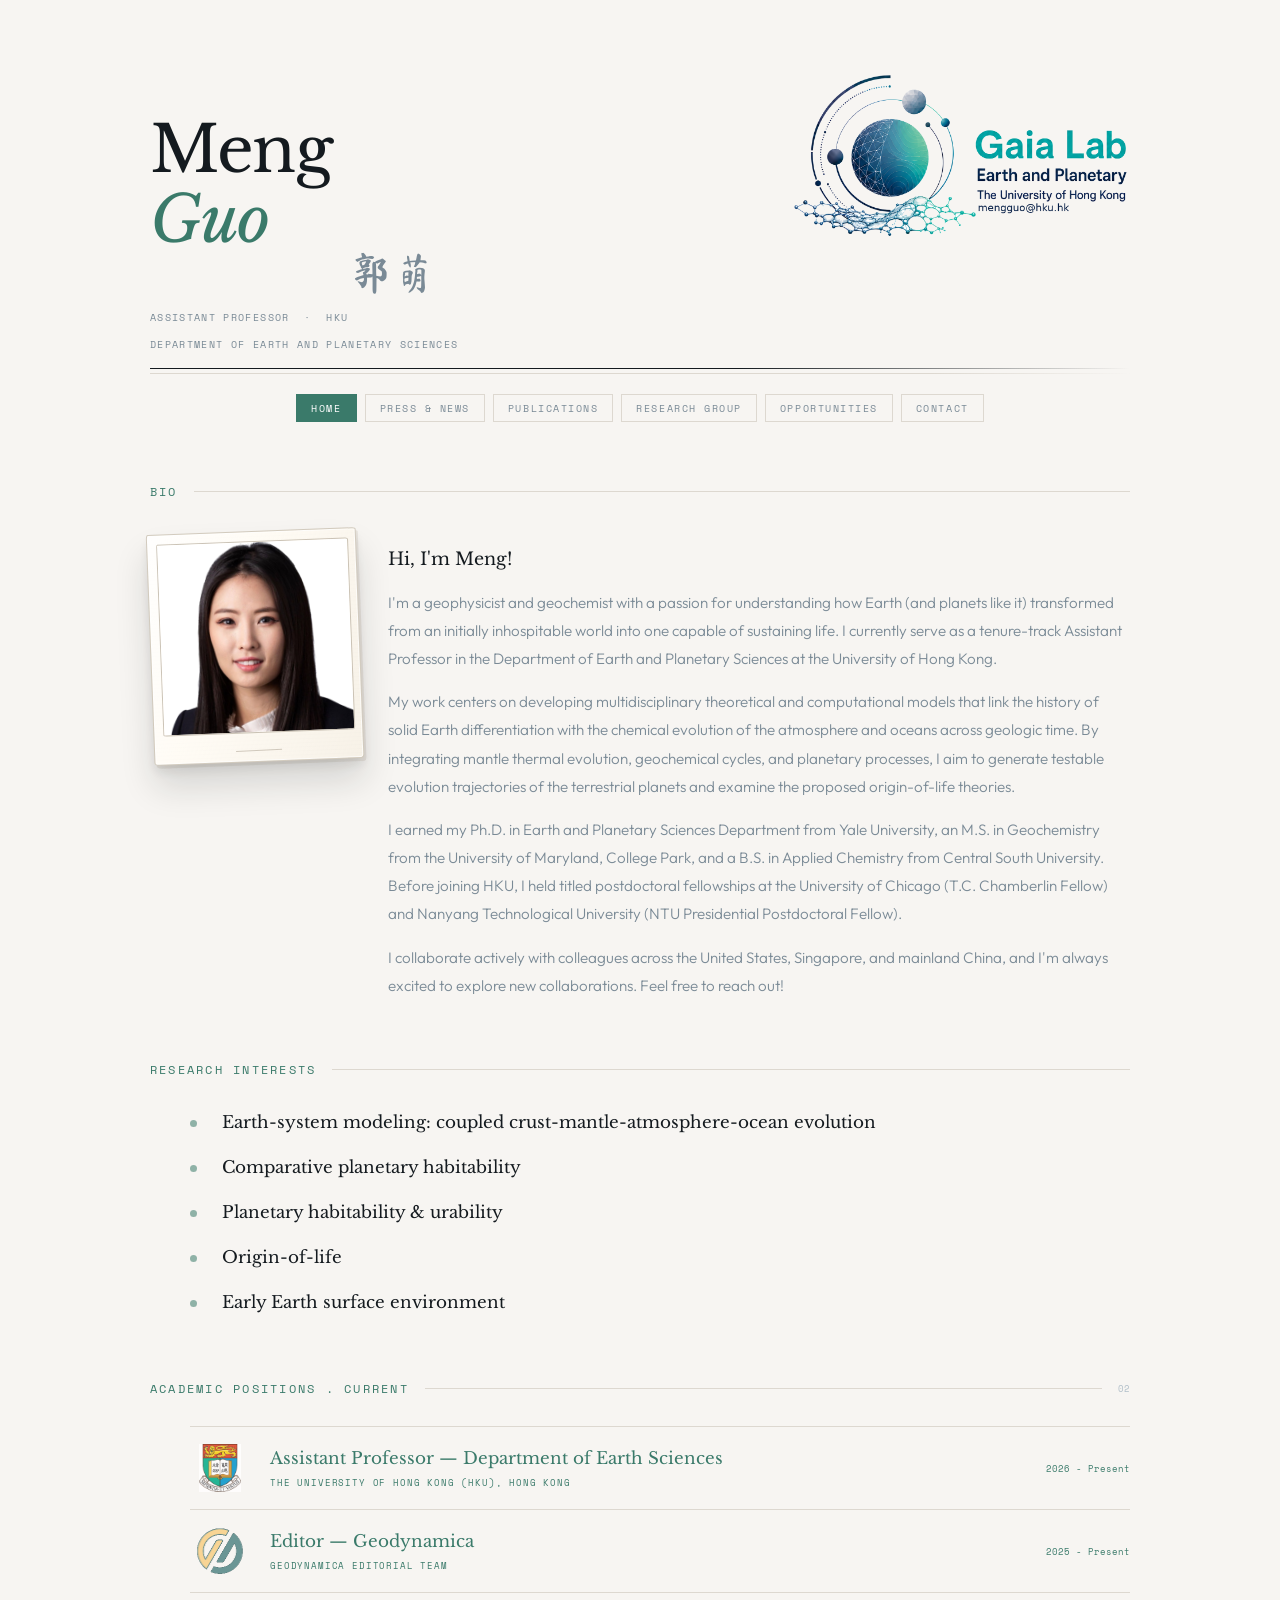
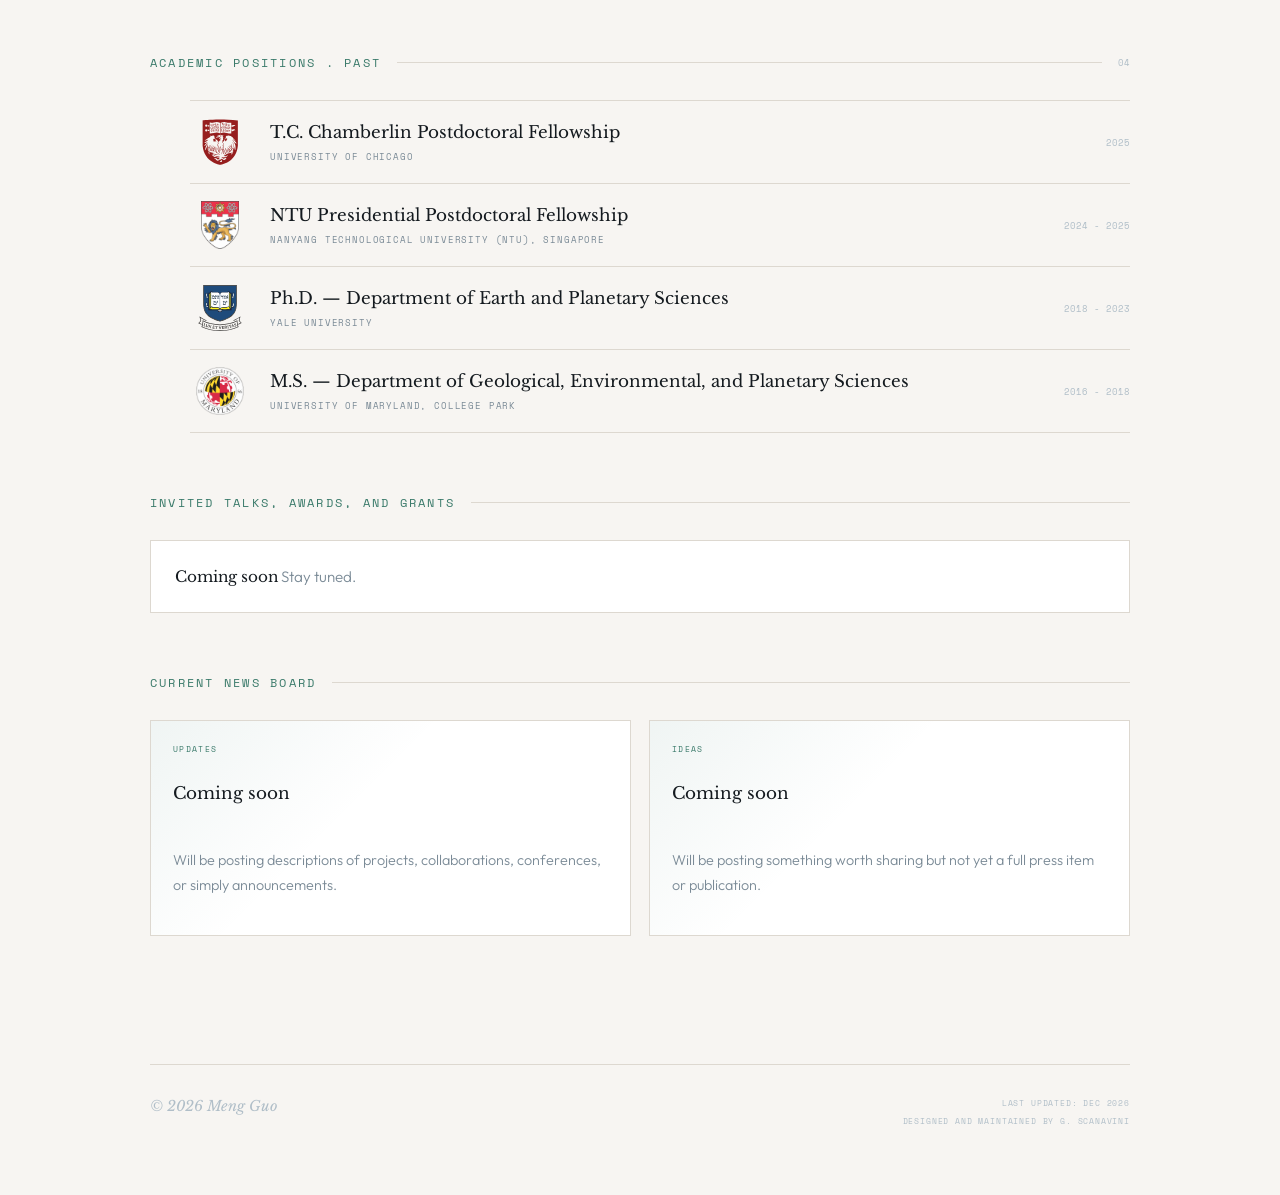
==== index.html @ 15332e3e "(NEW) Fixed caching problem for css styles" ====
<!DOCTYPE html>
<html lang="en">
<head>
  <meta charset="UTF-8" />
  <meta name="viewport" content="width=device-width, initial-scale=1.0" />
  <title>Meng Guo</title>
  <link rel="preconnect" href="https://fonts.googleapis.com" />
  <link rel="preconnect" href="https://fonts.gstatic.com" crossorigin />
  <link href="https://fonts.googleapis.com/css2?family=Libre+Baskerville:ital,wght@0,400;0,700;1,400&family=Ma+Shan+Zheng&family=Outfit:wght@200;300;400&family=Space+Mono:wght@400&display=swap" rel="stylesheet" />
  <link rel="stylesheet" href="css/style.20260522.css" />
</head>
<body class="page-index">

  <header>
    <div class="header-top">
      <div style="display:flex; align-items:baseline; flex-wrap:wrap; gap:0;">
        <h1 class="site-name">Meng <span>Guo</span></h1>
        <span class="site-name-zh">郭萌</span>
      </div>
      <div class="header-image-wrap">
        <img class="header-image" src="assets/logo_B_transparent.png" alt="" aria-hidden="true" />
      </div>
    </div>
    <p class="header-role">Assistant Professor &nbsp;·&nbsp; HKU</p>
    <p class="header-role">Department of Earth and Planetary Sciences</p>
    <div class="header-rule"></div>
    <div class="header-rule-thin"></div>
  </header>

  <nav class="site-nav">
    <a class="site-nav-link active" href="index.html">Home</a>
    <a class="site-nav-link" href="press.html">Press &amp; News</a>
    <a class="site-nav-link" href="publications.html">Publications</a>
    <a class="site-nav-link" href="lab.html">Research Group</a>
    <a class="site-nav-link" href="opportunities.html">Opportunities</a>
    <a class="site-nav-link" href="contact.html">Contact</a>
  </nav>

  <main>
    <section class="category" style="animation-delay:0.1s">
      <div class="category-header">
        <span class="category-label">Bio</span>
        <div class="category-line"></div>
      </div>

      <div class="about-grid">

        <div class="profile-frame">
          <img src="assets/guo_profile.jpg" alt="Meng Guo" />
        </div>

        <div class="about-bio">
          <h3>Hi, I'm Meng!</h3>
          <p>
            I'm a geophysicist and geochemist with a passion for understanding how Earth 
            (and planets like it) transformed from an initially inhospitable world into one
            capable of sustaining life. I currently serve as a tenure-track Assistant Professor
            in the Department of Earth and Planetary Sciences at the University of Hong Kong.
          </p>
          <p>
            My work centers on developing multidisciplinary theoretical and computational models
            that link the history of solid Earth differentiation with the chemical evolution of
            the atmosphere and oceans across geologic time. By integrating mantle thermal evolution,
            geochemical cycles, and planetary processes, I aim to generate testable evolution trajectories
            of the terrestrial planets and examine the proposed origin-of-life theories.
          </p>
          <p>
            I earned my Ph.D. in Earth and Planetary Sciences Department from Yale University, an M.S. in
            Geochemistry from the University of Maryland, College Park, and a B.S. in Applied
            Chemistry from Central South University. Before joining HKU, I held titled postdoctoral
            fellowships at the University of Chicago (T.C. Chamberlin Fellow) and Nanyang
            Technological University (NTU Presidential Postdoctoral Fellow).
          </p>
          <p>
            I collaborate actively with colleagues across the United States, Singapore, and
            mainland China, and I'm always excited to explore new collaborations.
            Feel free to reach out!
          </p>
        </div>

      </div>
    </section>
    <section class="category" style="animation-delay:0.15s">
      <div class="category-header">
        <span class="category-label">Research Interests</span>
        <div class="category-line"></div>
      </div>
      <ul class="interests-list">
        <li class="interest-item">
          <span class="interest-dot"></span>
          <span class="interest-text">Earth-system modeling: coupled crust-mantle-atmosphere-ocean evolution</span>
        </li>
        <li class="interest-item">
          <span class="interest-dot"></span>
          <span class="interest-text">Comparative planetary habitability</span>
        </li>
        <li class="interest-item">
          <span class="interest-dot"></span>
          <span class="interest-text">Planetary habitability &amp; urability</span>
        </li>
        <li class="interest-item">
          <span class="interest-dot"></span>
          <span class="interest-text">Origin-of-life</span>
        </li>
        <li class="interest-item">
          <span class="interest-dot"></span>
          <span class="interest-text">Early Earth surface environment</span>
        </li>
      </ul>
    </section>
    <section class="category" style="animation-delay:0.2s">
      <div class="category-header">
        <span class="category-label">Academic Positions . Current</span>
        <div class="category-line"></div>
        <span class="category-count">02</span>
      </div>
      <ul class="article-list">

        <li class="article-item">
          <a class="article-link has-logo active-role" href="https://www.scifac.hku.hk/people/guo-meng" target="_blank" rel="noopener">
            <div class="institution-logo-wrap">
              <img class="institution-logo" src="assets/logos/hku.svg" alt="HKU" />
            </div>
            <div class="article-left">
              <span class="article-title">Assistant Professor — Department of Earth Sciences</span>
              <span class="article-pub">The University of Hong Kong (HKU), Hong Kong </span>
            </div>
            <span class="article-date">2026 - Present</span>
          </a>
        </li>

        <li class="article-item">
          <a class="article-link has-logo active-role" href="https://geodynamica.univ-lyon1.fr/editorial-team/" target="_blank" rel="noopener">
            <div class="institution-logo-wrap">
              <img class="institution-logo" src="assets/logos/geodynamica.svg" alt="Geodynamica" />
            </div>
            <div class="article-left">
              <span class="article-title">Editor — Geodynamica</span>
              <span class="article-pub">Geodynamica Editorial Team</span>
            </div>
            <span class="article-date">2025 - Present</span>
          </a>
        </li>

      </ul>
    </section>

    <section class="category position-category-past" style="animation-delay:0.22s">
      <div class="category-header">
        <span class="category-label">Academic Positions . Past</span>
        <div class="category-line"></div>
        <span class="category-count">04</span>
      </div>
      <ul class="article-list">

        <li class="article-item">
          <a class="article-link has-logo" href="https://geosci.uchicago.edu/academics/information-for-postdocs/chamberlin-fellowship/" target="_blank" rel="noopener">
            <div class="institution-logo-wrap">
              <img class="institution-logo logo-uchicago" src="assets/logos/uchicago.svg" alt="University of Chicago" />
            </div>
            <div class="article-left">
              <span class="article-title">T.C. Chamberlin Postdoctoral Fellowship</span>
              <span class="article-pub">University of Chicago </span>
            </div>
            <span class="article-date">2025</span>
          </a>
        </li>

        <li class="article-item">
          <a class="article-link has-logo" href="https://www.ntu.edu.sg/research/research-careers/presidential-postdoctoral-fellowship-(ppf)" target="_blank" rel="noopener">
            <div class="institution-logo-wrap">
              <img class="institution-logo" src="assets/logos/ntu.svg" alt="NTU" />
            </div>
            <div class="article-left">
              <span class="article-title">NTU Presidential Postdoctoral Fellowship</span>
              <span class="article-pub">Nanyang Technological University (NTU), Singapore</span>
            </div>
            <span class="article-date">2024 - 2025</span>
          </a>
        </li>

        <li class="article-item">
          <a class="article-link has-logo" href="https://earth.yale.edu" target="_blank" rel="noopener">
            <div class="institution-logo-wrap">
              <img class="institution-logo" src="assets/logos/yale.svg" alt="Yale University" />
            </div>
            <div class="article-left">
              <span class="article-title">Ph.D. — Department of Earth and Planetary Sciences</span>
              <span class="article-pub">Yale University</span>
            </div>
            <span class="article-date">2018 - 2023</span>
          </a>
        </li>

        <li class="article-item">
          <a class="article-link has-logo" href="https://www.geol.umd.edu/graduate/graduate.php" target="_blank" rel="noopener">
            <div class="institution-logo-wrap">
              <img class="institution-logo" src="assets/logos/umary.svg" alt="UMaryland University" />
            </div>
            <div class="article-left">
              <span class="article-title">M.S. — Department of Geological, Environmental, and Planetary Sciences</span>
              <span class="article-pub">University of Maryland, College Park</span>
            </div>
            <span class="article-date">2016 - 2018</span>
          </a>
        </li>

      </ul>
    </section>
    <section class="category" style="animation-delay:0.25s">
      <div class="category-header">
        <span class="category-label">Invited Talks, Awards, and Grants</span>
        <div class="category-line"></div>
      </div>
      <div class="placeholder-card">
        <strong>Coming soon</strong> Stay tuned.
      </div>
    </section>
    <section class="category" style="animation-delay:0.3s">
      <div class="category-header">
        <span class="category-label">Current News Board</span>
        <div class="category-line"></div>
      </div>
      <div class="news-board">
        <article class="news-card">
          <span class="news-card-kicker">Updates</span>
          <h3 class="news-card-title">Coming soon</h3>
          <p class="news-card-body">Will be posting descriptions of projects, collaborations, conferences, or simply announcements.</p>
        </article>
        <article class="news-card">
          <span class="news-card-kicker">Ideas</span>
          <h3 class="news-card-title">Coming soon</h3>
          <p class="news-card-body">Will be posting something worth sharing but not yet a full press item or publication.</p>
        </article>
      </div>
    </section>

  </main>

  <div class="footer-rule"><hr /></div>
  <footer>
    <span class="footer-name">© 2026 Meng Guo</span>
    <div class="footer-meta">
      <span class="footer-note" id="footer-year"></span>
      <span class="footer-note">Designed and maintained by G. Scanavini</span>
    </div>
  </footer>

  <script>
    const months = ['Jan','Feb','Mar','Apr','May','Jun','Jul','Aug','Sep','Oct','Nov','Dec'];
    document.getElementById('footer-year').textContent = 'Last updated: ' + months[new Date().getMonth()] + ' ' + new Date().getFullYear();
  </script>
</body>
</html>
---- css/style.20260522.css ----
/*
  Consolidated site styles.
  Page rules are scoped with body classes to preserve the original per-page styling.
*/


/* ===== index.html ===== */
:root { --black:   #141a1f;
      --mid:     #7a8a96;
      --light:   #b0bec8;
      --bg:      #f7f5f2;
      --white:   #ffffff;
      --accent:  #3a7a6a;
      --rule:    #ddd8d0; }
body.page-index { font-family: "Outfit", sans-serif; background: var(--bg); color: var(--black); font-weight: 300; -webkit-font-smoothing: antialiased; }
/* HEADER */
body.page-index header { max-width: 980px; width: 100%; margin: 0 auto; padding: 64px 48px 0; opacity: 0; transform: translateY(16px); animation: fadeUp 0.7s ease forwards; }
body.page-index .header-top { display: flex; justify-content: space-between; align-items: flex-start; gap: 32px; margin-bottom: 14px; }
body.page-index .site-name { font-family: "Libre Baskerville", Georgia, serif; font-size: clamp(2.4rem, 5.5vw, 4rem); font-weight: 400; line-height: 1.1; letter-spacing: -0.02em; color: var(--black); }
body.page-index .site-name span { display: block; font-style: italic; color: var(--accent); }
body.page-index .site-name-zh { font-family: "Ma Shan Zheng", cursive; font-size: clamp(1.6rem, 3.5vw, 2.6rem); color: var(--mid); letter-spacing: 0.06em; padding-left: 18px; align-self: flex-end; padding-bottom: 0.12em; line-height: 1; }
body.page-index .header-image-wrap { position: relative; flex: 0 0 auto; width: clamp(260px, 44%, 430px); height: 165px; overflow: visible; align-self: flex-start; margin-right: -8px; }
body.page-index .header-image { width: 100%; height: 100%; object-fit: contain; object-position: right center; display: block; }
/* Role line — left-aligned, between name and rule */
body.page-index .header-role { font-family: "Space Mono", monospace; font-size: 0.6rem; letter-spacing: 0.14em; text-transform: uppercase; color: var(--mid); line-height: 1; margin-bottom: 18px; }
body.page-index .header-rule { width: 100%; height: 1px; background: linear-gradient(to right, var(--black) 60%, transparent); margin-bottom: 4px; }
body.page-index .header-rule-thin { width: 100%; height: 1px; background: linear-gradient(to right, var(--rule) 80%, transparent); }
/* SITE NAV */
body.page-index .site-nav { max-width: 980px; margin: 0 auto; padding: 20px 48px 0; display: flex; flex-wrap: wrap; gap: 8px; justify-content: center; opacity: 0; animation: fadeUp 0.5s 0.15s ease forwards; }
body.page-index .site-nav-link { font-family: "Space Mono", monospace; font-size: 0.6rem; letter-spacing: 0.16em; text-transform: uppercase; color: var(--mid); text-decoration: none; border: 1px solid var(--rule); padding: 6px 14px; transition: background 0.18s, color 0.18s, border-color 0.18s; }
body.page-index .site-nav-link:hover { border-color: var(--accent); color: var(--accent); }
body.page-index .site-nav-link.active { background: var(--accent); color: var(--white); border-color: var(--accent); }
/* MAIN */
body.page-index main { max-width: 980px; margin: 0 auto; padding: 0 48px 120px; }
/* CATEGORY */
body.page-index .category { margin-top: 60px; opacity: 0; transform: translateY(10px); animation: fadeUp 0.55s ease forwards; }
body.page-index .category-header { display: flex; align-items: center; gap: 16px; margin-bottom: 28px; }
body.page-index .category-label { font-family: "Space Mono", monospace; font-size: 0.78rem; letter-spacing: 0.18em; text-transform: uppercase; color: var(--accent); white-space: nowrap; }
body.page-index .category-line { flex: 1; height: 1px; background: var(--rule); }
body.page-index .category-count { font-family: "Space Mono", monospace; font-size: 0.58rem; color: var(--light); }
/* ABOUT */
body.page-index .about-grid { display: grid; grid-template-columns: 190px 1fr; gap: 48px; align-items: start; }
/* Photo placeholder — swap for <img> when you have a photo */
body.page-index .profile-frame { width: 190px;
      padding: 9px 9px 28px;
      background:
        linear-gradient(112deg, rgba(255,255,255,0.9), rgba(255,252,246,0.74) 38%, rgba(241,235,224,0.58)),
        repeating-linear-gradient(0deg, rgba(20,26,31,0.018) 0 1px, transparent 1px 4px),
        #fffaf1;
      border: 1px solid rgba(206,198,185,0.9);
      border-radius: 2px 4px 3px 5px / 5px 2px 4px 3px;
      box-shadow:
        0 22px 34px rgba(20,26,31,0.14),
        0 7px 11px rgba(20,26,31,0.08),
        inset 0 0 0 1px rgba(255,255,255,0.72),
        2px 3px 0 rgba(197,188,174,0.28);
      transform: rotate(-2.2deg) translateY(2px);
      position: relative; }
body.page-index .profile-frame::after { content: "";
      position: absolute;
      left: 50%;
      bottom: 10px;
      width: 46px;
      height: 1px;
      background: rgba(199,191,177,0.82);
      transform: translateX(-50%) rotate(-0.5deg); }
body.page-index .profile-frame img { width: 100%;
      aspect-ratio: 1 / 1;
      display: block;
      border: 1px solid rgba(199,191,177,0.94);
      border-radius: 1px 3px 2px 4px / 3px 2px 4px 1px;
      object-fit: cover;
      filter: saturate(0.96) contrast(1.02); }
/* Bio */
body.page-index .about-bio h3 { font-family: "Libre Baskerville", serif; font-size: 1.1rem; font-weight: 400; color: var(--black); margin-bottom: 16px; line-height: 1.5; }
body.page-index .about-bio p { font-family: "Outfit", sans-serif; font-size: 0.95rem; font-weight: 300; color: var(--mid); line-height: 1.85; margin-bottom: 14px; }
body.page-index .about-bio p:last-child { margin-bottom: 0; }
/* RESEARCH INTERESTS */
body.page-index .interests-list { list-style: none;
      display: grid;
      gap: 13px; }
body.page-index .interest-item { display: grid;
      grid-template-columns: 18px 1fr;
      align-items: baseline;
      gap: 14px;
      padding: 3px 0; }
body.page-index .interest-dot { width: 7px;
      height: 7px;
      border-radius: 50%;
      background: var(--accent);
      opacity: 0.55;
      transform: translateY(-1px); }
body.page-index .interest-text { font-family: "Libre Baskerville", Georgia, serif;
      font-size: 1.05rem;
      font-weight: 400;
      color: var(--black);
      line-height: 1.55; }
/* ARTICLE ROWS */
body.page-index .article-list { list-style: none; }
body.page-index .article-item { border-bottom: 1px solid var(--rule); }
body.page-index .article-item:first-child { border-top: 1px solid var(--rule); }
body.page-index .article-link { display: grid; grid-template-columns: 1fr auto; align-items: center; gap: 20px; padding: 16px 0; text-decoration: none; color: inherit; transition: padding-left 0.22s ease; }
body.page-index .article-link:hover { padding-left: 12px; }
body.page-index .article-link:hover .article-title { color: var(--accent); }
body.page-index .article-link::after { content: "↗"; font-size: 0.72rem; color: var(--light); transition: color 0.2s, transform 0.2s; }
body.page-index .article-link:hover::after { color: var(--accent); transform: translate(2px,-2px); }
body.page-index .article-link.has-logo::after { content: none; }
/* Logo column */
body.page-index .article-link.has-logo { grid-template-columns: 60px 1fr auto; }
body.page-index .institution-logo-wrap { display: flex; align-items: center; justify-content: center; width: 60px; height: 50px; flex-shrink: 0; }
body.page-index .institution-logo { max-width: 54px; max-height: 48px; width: auto; height: auto; object-fit: contain; filter: grayscale(0.8) opacity(0.55); transition: filter 0.25s ease, transform 0.25s ease; }
/* UChicago slightly larger */
body.page-index .logo-uchicago { max-width: 62px; max-height: 56px; }
body.page-index .article-link:hover .institution-logo { filter: grayscale(0.1) opacity(0.9); transform: translateY(-1px); }
body.page-index .position-category-past .institution-logo { filter: grayscale(0) saturate(1.08) opacity(0.88); }
body.page-index .position-category-past .article-link:hover .institution-logo { filter: grayscale(0) saturate(1.2) opacity(1); transform: translateY(-1px); }
body.page-index .article-link.active-role .article-title, body.page-index .article-link.active-role .article-pub, body.page-index .article-link.active-role .article-date { color: var(--accent); }
body.page-index .article-link.active-role .institution-logo { filter: grayscale(0.1) opacity(0.9); }
body.page-index .article-left { display: flex; flex-direction: column; gap: 5px; }
body.page-index .article-title { font-family: "Libre Baskerville", serif; font-size: 1.05rem; font-weight: 400; line-height: 1.4; color: var(--black); transition: color 0.2s; }
body.page-index .article-pub { font-family: "Space Mono", monospace; font-size: 0.58rem; letter-spacing: 0.09em; text-transform: uppercase; color: var(--mid); }
body.page-index .article-date { font-family: "Space Mono", monospace; font-size: 0.58rem; color: var(--light); white-space: nowrap; align-self: center; }
/* HOME PLACEHOLDERS */
body.page-index .placeholder-card { border: 1px solid var(--rule);
      background: var(--white);
      padding: 22px 24px;
      color: var(--mid);
      font-size: 0.95rem;
      line-height: 1.8; }
body.page-index .placeholder-card strong { font-family: "Libre Baskerville", serif;
      font-weight: 400;
      color: var(--black); }
body.page-index .news-board { display: grid;
      grid-template-columns: repeat(2, minmax(0, 1fr));
      gap: 18px; }
body.page-index .news-card { min-height: 150px;
      border: 1px solid var(--rule);
      background:
        linear-gradient(135deg, rgba(58,122,106,0.08), transparent 42%),
        var(--white);
      padding: 22px;
      display: flex;
      flex-direction: column;
      gap: 10px; }
body.page-index .news-card-kicker { font-family: "Space Mono", monospace;
      font-size: 0.52rem;
      letter-spacing: 0.16em;
      text-transform: uppercase;
      color: var(--accent); }
body.page-index .news-card-title { font-family: "Libre Baskerville", serif;
      font-size: 1.05rem;
      font-weight: 400;
      color: var(--black);
      line-height: 1.45; }
body.page-index .news-card-body { color: var(--mid);
      font-size: 0.9rem;
      line-height: 1.75; }
/* FOOTER */
body.page-index .footer-rule { max-width: 980px; margin: 0 auto; padding: 0 48px; }
body.page-index .footer-rule hr { border: none; border-top: 1px solid var(--rule); }
body.page-index footer { max-width: 980px; margin: 0 auto; padding: 24px 48px 60px; display: flex; justify-content: space-between; align-items: flex-start; gap: 24px; }
body.page-index .footer-name { font-family: "Libre Baskerville", serif; font-size: 0.9rem; font-style: italic; color: var(--light); }
body.page-index .footer-meta { display: flex; flex-direction: column; align-items: flex-end; gap: 6px; text-align: right; }
body.page-index .footer-note { font-family: "Space Mono", monospace; font-size: 0.52rem; letter-spacing: 0.1em; color: var(--light); text-transform: uppercase; }
@keyframes fadeUp { to { opacity: 1; transform: translateY(0); } }
@media (max-width: 640px) {
  body.page-index header { padding: 48px 24px 0; }
  body.page-index .header-top { flex-direction: column; }
  body.page-index .header-image-wrap { display: none; }
  body.page-index .site-nav { padding: 16px 24px 0; }
  body.page-index main { padding: 0 24px 80px; }
  body.page-index .about-grid { grid-template-columns: 1fr; }
  body.page-index .profile-frame { width: 155px; }
  body.page-index .footer-rule { padding: 0 24px; }
  body.page-index footer { padding: 20px 24px 48px; flex-direction: column; gap: 10px; align-items: flex-start; }
  body.page-index .footer-meta { align-items: flex-start; text-align: left; }
  body.page-index .article-link.has-logo { grid-template-columns: 48px 1fr; }
  body.page-index .article-date { display: none; }
  body.page-index .news-board { grid-template-columns: 1fr; }
}

/* Footer layout fix */
body.page-index { min-height: 100vh; display: flex; flex-direction: column; }
body.page-index main { width: 100%; flex: 1 0 auto; }
body.page-index .footer-rule, body.page-index footer { width: 100%; flex-shrink: 0; }


/* ===== press.html ===== */
body.page-press { font-family: "Outfit", sans-serif; background: var(--bg); color: var(--black); font-weight: 300; -webkit-font-smoothing: antialiased; }
body.page-press header { max-width: 980px; width: 100%; margin: 0 auto; padding: 64px 48px 0; opacity: 0; transform: translateY(16px); animation: fadeUp 0.7s ease forwards; }
body.page-press .header-top { display: flex; justify-content: space-between; align-items: flex-start; gap: 32px; margin-bottom: 14px; }
body.page-press .site-name { font-family: "Libre Baskerville", Georgia, serif; font-size: clamp(2.4rem, 5.5vw, 4rem); font-weight: 400; line-height: 1.1; letter-spacing: -0.02em; color: var(--black); text-decoration: none; display: block; }
body.page-press .site-name span { display: block; font-style: italic; color: var(--accent); }
body.page-press .site-name-zh { font-family: "Ma Shan Zheng", cursive; font-size: clamp(1.6rem, 3.5vw, 2.6rem); color: var(--mid); letter-spacing: 0.06em; padding-left: 18px; align-self: flex-end; padding-bottom: 0.12em; line-height: 1; }
body.page-press .header-image-wrap { position: relative; flex: 0 0 auto; width: clamp(260px, 44%, 430px); height: 165px; overflow: visible; align-self: flex-start; margin-right: -8px; }
body.page-press .header-image { width: 100%; height: 100%; object-fit: contain; object-position: right center; display: block; }
body.page-press .header-role { font-family: "Space Mono", monospace; font-size: 0.6rem; letter-spacing: 0.14em; text-transform: uppercase; color: var(--mid); line-height: 1; margin-bottom: 18px; }
body.page-press .header-rule { width: 100%; height: 1px; background: linear-gradient(to right, var(--black) 60%, transparent); margin-bottom: 4px; }
body.page-press .header-rule-thin { width: 100%; height: 1px; background: linear-gradient(to right, var(--rule) 80%, transparent); }
body.page-press .site-nav { max-width: 980px; margin: 0 auto; padding: 20px 48px 0; display: flex; flex-wrap: wrap; gap: 8px; justify-content: center; opacity: 0; animation: fadeUp 0.5s 0.15s ease forwards; }
body.page-press .site-nav-link { font-family: "Space Mono", monospace; font-size: 0.6rem; letter-spacing: 0.16em; text-transform: uppercase; color: var(--mid); text-decoration: none; border: 1px solid var(--rule); padding: 6px 14px; transition: background 0.18s, color 0.18s, border-color 0.18s; }
body.page-press .site-nav-link:hover { border-color: var(--accent); color: var(--accent); }
body.page-press .site-nav-link.active { background: var(--accent); color: var(--white); border-color: var(--accent); }
body.page-press main { max-width: 980px; margin: 0 auto; padding: 0 48px 120px; }
body.page-press .category { margin-top: 60px; opacity: 0; transform: translateY(10px); animation: fadeUp 0.55s ease forwards; }
body.page-press .category-header { display: flex; align-items: center; gap: 16px; margin-bottom: 28px; }
body.page-press .category-label { font-family: "Space Mono", monospace; font-size: 0.78rem; letter-spacing: 0.18em; text-transform: uppercase; color: var(--accent); white-space: nowrap; }
body.page-press .category-line { flex: 1; height: 1px; background: var(--rule); }
body.page-press .category-count { font-family: "Space Mono", monospace; font-size: 0.58rem; color: var(--light); }
body.page-press .press-board { background: transparent;
      border-radius: 18px;
      padding: 0; }
body.page-press .article-list { list-style: none; display: flex; flex-direction: column; gap: 14px; }
body.page-press .article-item { background: rgba(255,255,255,0.62);
      border: 1px solid var(--rule);
      border-radius: 12px;
      overflow: hidden;
      box-shadow: 0 14px 34px rgba(20,26,31,0.08);
      transition: border-color 0.18s ease, transform 0.18s ease, box-shadow 0.18s ease; }
body.page-press .article-item:hover { border-color: rgba(58,122,106,0.55);
      transform: translateY(-2px);
      box-shadow: 0 20px 44px rgba(20,26,31,0.12); }
body.page-press .article-link { display: block; text-decoration: none; color: inherit; }
body.page-press .article-topbar { min-height: 38px;
      display: flex;
      align-items: center;
      padding: 0 14px;
      background: rgba(58,122,106,0.10);
      border-bottom: 1px solid rgba(58,122,106,0.16);
      color: var(--accent);
      font-family: "Space Mono", monospace;
      font-size: 0.64rem;
      letter-spacing: 0.12em;
      text-transform: uppercase; }
body.page-press .article-card { display: grid; grid-template-columns: minmax(270px, 48.5%) 1fr; height: 200px; background: #fffaf3; overflow: hidden; }
body.page-press .article-thumb { width: 100%; height: 100%; min-height: 200px; object-fit: cover; display: block; background: #ebe5dc; }
body.page-press .article-content { padding: 16px 16px 18px; color: var(--black); align-self: start; overflow: hidden; }
body.page-press .article-title { font-family: "Outfit", sans-serif; font-size: clamp(1.02rem, 1.4vw, 1.18rem); font-weight: 700; line-height: 1.25; color: var(--black); margin-bottom: 8px; display: -webkit-box; -webkit-line-clamp: 3; -webkit-box-orient: vertical; overflow: hidden; }
body.page-press .article-pub { display: none; }
body.page-press .article-desc { font-size: 0.96rem; line-height: 1.34; color: #263138; max-width: 45rem; display: -webkit-box; -webkit-line-clamp: 3; -webkit-box-orient: vertical; overflow: hidden; }
body.page-press .article-date { display: inline-block; margin-top: 12px; font-family: "Space Mono", monospace; font-size: 0.58rem; letter-spacing: 0.1em; text-transform: uppercase; color: var(--mid); }
body.page-press .article-item:hover .article-title { color: var(--accent); text-decoration: underline; text-decoration-color: rgba(58,122,106,0.45); text-underline-offset: 3px; }
body.page-press .footer-rule { max-width: 980px; margin: 0 auto; padding: 0 48px; }
body.page-press .footer-rule hr { border: none; border-top: 1px solid var(--rule); }
body.page-press footer { max-width: 980px; margin: 0 auto; padding: 24px 48px 60px; display: flex; justify-content: space-between; align-items: flex-start; gap: 24px; }
body.page-press .footer-name { font-family: "Libre Baskerville", serif; font-size: 0.9rem; font-style: italic; color: var(--light); }
body.page-press .footer-meta { display: flex; flex-direction: column; align-items: flex-end; gap: 6px; text-align: right; }
body.page-press .footer-note { font-family: "Space Mono", monospace; font-size: 0.52rem; letter-spacing: 0.1em; color: var(--light); text-transform: uppercase; }
@media (max-width: 640px) {
  body.page-press header { padding: 48px 24px 0; }
  body.page-press .header-top { flex-direction: column; }
  body.page-press .header-image-wrap { display: none; }
  body.page-press .site-nav { padding: 16px 24px 0; }
  body.page-press main { padding: 0 24px 80px; }
  body.page-press .footer-rule { padding: 0 24px; }
  body.page-press footer { padding: 20px 24px 48px; flex-direction: column; gap: 10px; align-items: flex-start; }
  body.page-press .footer-meta { align-items: flex-start; text-align: left; }
  body.page-press .press-board { margin-left: 0; margin-right: 0; padding: 0; border-radius: 12px; }
  body.page-press .article-card { grid-template-columns: 1fr; height: auto; min-height: 0; }
  body.page-press .article-thumb { height: 210px; min-height: 210px; }
  body.page-press .article-content { padding: 14px; }
}

/* Footer layout fix */
body.page-press { min-height: 100vh; display: flex; flex-direction: column; }
body.page-press main { width: 100%; flex: 1 0 auto; }
body.page-press .footer-rule, body.page-press footer { width: 100%; flex-shrink: 0; }


/* ===== publications.html ===== */
body.page-publications { font-family: "Outfit", sans-serif; background: var(--bg); color: var(--black); font-weight: 300; -webkit-font-smoothing: antialiased; }
body.page-publications header { max-width: 980px; width: 100%; margin: 0 auto; padding: 64px 48px 0; opacity: 0; transform: translateY(16px); animation: fadeUp 0.7s ease forwards; }
body.page-publications .header-top { display: flex; justify-content: space-between; align-items: flex-start; gap: 32px; margin-bottom: 14px; }
body.page-publications .site-name { font-family: "Libre Baskerville", Georgia, serif; font-size: clamp(2.4rem, 5.5vw, 4rem); font-weight: 400; line-height: 1.1; letter-spacing: -0.02em; color: var(--black); }
body.page-publications .site-name span { display: block; font-style: italic; color: var(--accent); }
body.page-publications .site-name-zh { font-family: "Ma Shan Zheng", cursive; font-size: clamp(1.6rem, 3.5vw, 2.6rem); color: var(--mid); letter-spacing: 0.06em; padding-left: 18px; align-self: flex-end; padding-bottom: 0.12em; line-height: 1; }
body.page-publications .header-image-wrap { position: relative; flex: 0 0 auto; width: clamp(260px, 44%, 430px); height: 165px; overflow: visible; align-self: flex-start; margin-right: -8px; }
body.page-publications .header-image { width: 100%; height: 100%; object-fit: contain; object-position: right center; display: block; }
body.page-publications .header-role { font-family: "Space Mono", monospace; font-size: 0.6rem; letter-spacing: 0.14em; text-transform: uppercase; color: var(--mid); line-height: 1; margin-bottom: 18px; }
body.page-publications .header-rule { width: 100%; height: 1px; background: linear-gradient(to right, var(--black) 60%, transparent); margin-bottom: 4px; }
body.page-publications .header-rule-thin { width: 100%; height: 1px; background: linear-gradient(to right, var(--rule) 80%, transparent); }
body.page-publications .site-nav { max-width: 980px; margin: 0 auto; padding: 20px 48px 0; display: flex; flex-wrap: wrap; gap: 8px; justify-content: center; opacity: 0; animation: fadeUp 0.5s 0.15s ease forwards; }
body.page-publications .site-nav-link { font-family: "Space Mono", monospace; font-size: 0.6rem; letter-spacing: 0.16em; text-transform: uppercase; color: var(--mid); text-decoration: none; border: 1px solid var(--rule); padding: 6px 14px; transition: background 0.18s, color 0.18s, border-color 0.18s; }
body.page-publications .site-nav-link:hover { border-color: var(--accent); color: var(--accent); }
body.page-publications .site-nav-link.active { background: var(--accent); color: var(--white); border-color: var(--accent); }
body.page-publications main { max-width: 980px; margin: 0 auto; padding: 0 48px 120px; }
body.page-publications .category { margin-top: 60px; opacity: 0; transform: translateY(10px); animation: fadeUp 0.55s ease forwards; }
body.page-publications .category-header { display: flex; align-items: center; gap: 16px; margin-bottom: 28px; }
body.page-publications .category-label { font-family: "Space Mono", monospace; font-size: 0.78rem; letter-spacing: 0.18em; text-transform: uppercase; color: var(--accent); white-space: nowrap; }
body.page-publications .category-line { flex: 1; height: 1px; background: var(--rule); }
body.page-publications .category-count { font-family: "Space Mono", monospace; font-size: 0.58rem; color: var(--light); }
/* Google Scholar link */
body.page-publications .scholar-link-row { margin-bottom: 18px; }
body.page-publications .scholar-link { display: inline-flex; align-items: center; gap: 7px; font-family: "Space Mono", monospace; font-size: 0.58rem; letter-spacing: 0.1em; text-transform: uppercase; color: var(--accent); text-decoration: none; border: 1px solid var(--accent); padding: 6px 14px; transition: background 0.18s, color 0.18s; }
body.page-publications .scholar-link:hover { background: var(--accent); color: var(--white); }
body.page-publications .scholar-link svg { stroke: currentColor; flex-shrink: 0; }
/* Search bar */
body.page-publications .pub-search-wrap { margin-bottom: 4px; }
body.page-publications .pub-search { width: 100%; font-family: "Outfit", sans-serif; font-size: 0.9rem; font-weight: 300; color: var(--black); background: var(--white); border: 1px solid var(--rule); padding: 10px 16px; outline: none; transition: border-color 0.18s; }
body.page-publications .pub-search::placeholder { color: var(--light); }
body.page-publications .pub-search:focus { border-color: var(--accent); }
body.page-publications .pub-results-note { font-family: "Space Mono", monospace; font-size: 0.52rem; color: var(--light); letter-spacing: 0.08em; margin-bottom: 20px; min-height: 1em; }
body.page-publications .article-list { list-style: none; }
body.page-publications .article-item { border-bottom: 1px solid var(--rule); }
body.page-publications .article-item:first-child { border-top: 1px solid var(--rule); }
body.page-publications .article-link { display: grid; grid-template-columns: 1fr auto; align-items: center; gap: 20px; padding: 16px 0; text-decoration: none; color: inherit; transition: padding-left 0.22s ease; }
body.page-publications .article-link:hover { padding-left: 12px; }
body.page-publications .article-link:hover .article-title { color: var(--accent); }
body.page-publications .article-link::after { content: "↗"; font-size: 0.72rem; color: var(--light); transition: color 0.2s, transform 0.2s; }
body.page-publications .article-link:hover::after { color: var(--accent); transform: translate(2px,-2px); }
body.page-publications .article-link.has-journal-thumb { grid-template-columns: 1fr auto; }
body.page-publications .article-left { display: flex; flex-direction: column; gap: 5px; }
body.page-publications .article-title { font-family: "Libre Baskerville", serif; font-size: 1.05rem; font-weight: 400; line-height: 1.4; color: var(--black); transition: color 0.2s; }
body.page-publications .article-pub { font-family: "Space Mono", monospace; font-size: 0.58rem; letter-spacing: 0.09em; text-transform: uppercase; color: var(--mid); font-weight: 700; font-style: italic; }
body.page-publications .article-date { font-family: "Space Mono", monospace; font-size: 0.58rem; color: var(--light); white-space: nowrap; align-self: center; }
body.page-publications .pub-empty { font-family: "Space Mono", monospace; font-size: 0.6rem; color: var(--light); padding: 40px 0; text-align: center; display: none; }
body.page-publications .source-note { font-family: "Space Mono", monospace; font-size: 0.52rem; letter-spacing: 0.08em; color: var(--light); margin-top: 16px; }
body.page-publications .footer-rule { max-width: 980px; margin: 0 auto; padding: 0 48px; }
body.page-publications .footer-rule hr { border: none; border-top: 1px solid var(--rule); }
body.page-publications footer { max-width: 980px; margin: 0 auto; padding: 24px 48px 60px; display: flex; justify-content: space-between; align-items: flex-start; gap: 24px; }
body.page-publications .footer-name { font-family: "Libre Baskerville", serif; font-size: 0.9rem; font-style: italic; color: var(--light); }
body.page-publications .footer-meta { display: flex; flex-direction: column; align-items: flex-end; gap: 6px; text-align: right; }
body.page-publications .footer-note { font-family: "Space Mono", monospace; font-size: 0.52rem; letter-spacing: 0.1em; color: var(--light); text-transform: uppercase; }
@media (max-width: 640px) {
  body.page-publications header { padding: 48px 24px 0; }
  body.page-publications .header-top { flex-direction: column; }
  body.page-publications .header-image-wrap { display: none; }
  body.page-publications .site-nav { padding: 16px 24px 0; }
  body.page-publications main { padding: 0 24px 80px; }
  body.page-publications .footer-rule { padding: 0 24px; }
  body.page-publications footer { padding: 20px 24px 48px; flex-direction: column; gap: 10px; align-items: flex-start; }
  body.page-publications .footer-meta { align-items: flex-start; text-align: left; }
  body.page-publications .article-link { grid-template-columns: 1fr; }
  body.page-publications .article-link.has-journal-thumb { grid-template-columns: 1fr; }
  body.page-publications .article-date { display: none; }
}

/* Footer layout fix */
body.page-publications { min-height: 100vh; display: flex; flex-direction: column; }
body.page-publications main { width: 100%; flex: 1 0 auto; }
body.page-publications .footer-rule, body.page-publications footer { width: 100%; flex-shrink: 0; }


/* ===== lab.html ===== */
body.page-lab { font-family: "Outfit", sans-serif; background: var(--bg); color: var(--black); font-weight: 300; -webkit-font-smoothing: antialiased; min-height: 100vh; display: flex; flex-direction: column; }
body.page-lab header { max-width: 980px; width: 100%; margin: 0 auto; padding: 64px 48px 0; opacity: 0; transform: translateY(16px); animation: fadeUp 0.7s ease forwards; }
body.page-lab .header-top { display: flex; justify-content: space-between; align-items: flex-start; gap: 32px; margin-bottom: 14px; }
body.page-lab .site-name { font-family: "Libre Baskerville", Georgia, serif; font-size: clamp(2.4rem, 5.5vw, 4rem); font-weight: 400; line-height: 1.1; letter-spacing: -0.02em; color: var(--black); }
body.page-lab .site-name span { display: block; font-style: italic; color: var(--accent); }
body.page-lab .site-name-zh { font-family: "Ma Shan Zheng", cursive; font-size: clamp(1.6rem, 3.5vw, 2.6rem); color: var(--mid); letter-spacing: 0.06em; padding-left: 18px; align-self: flex-end; padding-bottom: 0.12em; line-height: 1; }
body.page-lab .header-image-wrap { position: relative; flex: 0 0 auto; width: clamp(260px, 44%, 430px); height: 165px; overflow: visible; align-self: flex-start; margin-right: -8px; }
body.page-lab .header-image { width: 100%; height: 100%; object-fit: contain; object-position: right center; display: block; }
body.page-lab .header-role { font-family: "Space Mono", monospace; font-size: 0.6rem; letter-spacing: 0.14em; text-transform: uppercase; color: var(--mid); line-height: 1; margin-bottom: 18px; }
body.page-lab .header-rule { width: 100%; height: 1px; background: linear-gradient(to right, var(--black) 60%, transparent); margin-bottom: 4px; }
body.page-lab .header-rule-thin { width: 100%; height: 1px; background: linear-gradient(to right, var(--rule) 80%, transparent); }
body.page-lab .site-nav { max-width: 980px; margin: 0 auto; padding: 20px 48px 0; display: flex; flex-wrap: wrap; gap: 8px; justify-content: center; opacity: 0; animation: fadeUp 0.5s 0.15s ease forwards; }
body.page-lab .site-nav-link { font-family: "Space Mono", monospace; font-size: 0.6rem; letter-spacing: 0.16em; text-transform: uppercase; color: var(--mid); text-decoration: none; border: 1px solid var(--rule); padding: 6px 14px; transition: background 0.18s, color 0.18s, border-color 0.18s; }
body.page-lab .site-nav-link:hover { border-color: var(--accent); color: var(--accent); }
body.page-lab .site-nav-link.active { background: var(--accent); color: var(--white); border-color: var(--accent); }
body.page-lab main { flex: 1; max-width: 980px; width: 100%; margin: 0 auto; padding: 0 48px 120px; }
body.page-lab .group-intro { margin-top: 72px; opacity: 0; animation: fadeUp 0.6s 0.25s ease forwards; }
body.page-lab .group-label { display: flex; align-items: center; gap: 16px; margin-bottom: 28px; }
body.page-lab .group-label-text { font-family: "Space Mono", monospace; font-size: 0.78rem; letter-spacing: 0.18em; text-transform: uppercase; color: var(--accent); white-space: nowrap; }
body.page-lab .group-label-line { flex: 1; height: 1px; background: var(--rule); }
body.page-lab .group-heading { font-family: "Libre Baskerville", Georgia, serif; font-size: clamp(2rem, 5vw, 3.4rem); font-weight: 400; line-height: 1.18; letter-spacing: -0.02em; color: var(--black); margin-bottom: 18px; }
body.page-lab .group-heading em { font-style: italic; color: var(--accent); }
body.page-lab .group-sub { font-size: 1rem; color: var(--mid); line-height: 1.75; max-width: none; margin-bottom: 56px; }
body.page-lab .people-section { margin-top: 24px; opacity: 0; animation: fadeUp 0.6s 0.35s ease forwards; }
body.page-lab .profile-list { display: flex; flex-direction: column; gap: 0; }
body.page-lab .member-profile { display: grid; grid-template-columns: 230px 1fr; gap: 42px; align-items: center; padding: 40px 0; border-bottom: 1px solid rgba(221,216,208,0.58); }
body.page-lab .member-profile:first-child { border-top: 1px solid rgba(221,216,208,0.58); }
body.page-lab .member-profile:nth-child(even) { grid-template-columns: 1fr 230px; }
body.page-lab .member-profile:nth-child(even) .member-photo-card { grid-column: 2; transform: rotate(3.1deg) translateY(4px); }
body.page-lab .member-profile:nth-child(even) .member-copy { grid-column: 1; grid-row: 1; text-align: right; }
body.page-lab .member-profile:nth-child(3n) .member-photo-card { transform: rotate(-3.6deg) translateY(-2px); }
body.page-lab .member-profile:nth-child(4n) .member-photo-card { transform: rotate(1.4deg) translateY(3px); }
body.page-lab .member-photo-card { width: 205px;
      justify-self: center;
      padding: 9px 9px 32px;
      background:
        linear-gradient(112deg, rgba(255,255,255,0.88), rgba(255,252,246,0.72) 38%, rgba(241,235,224,0.58)),
        repeating-linear-gradient(0deg, rgba(20,26,31,0.018) 0 1px, transparent 1px 4px),
        #fffaf1;
      border: 1px solid rgba(206,198,185,0.9);
      border-radius: 2px 4px 3px 5px / 5px 2px 4px 3px;
      box-shadow:
        0 22px 34px rgba(20,26,31,0.14),
        0 7px 11px rgba(20,26,31,0.08),
        inset 0 0 0 1px rgba(255,255,255,0.72),
        2px 3px 0 rgba(197,188,174,0.28);
      transform: rotate(-2.7deg) translateY(2px);
      position: relative; }
body.page-lab .member-photo-card::before { content: "";
      position: absolute;
      top: -15px;
      left: 50%;
      width: 22px;
      height: 22px;
      border-radius: 50%;
      transform: translateX(-50%);
      background:
        radial-gradient(circle at 34% 28%, rgba(255,255,255,0.96) 0 9%, rgba(255,255,255,0.45) 10% 18%, transparent 19%),
        radial-gradient(circle at 58% 62%, rgba(0,0,0,0.22) 0 8%, transparent 9%),
        radial-gradient(circle at 50% 48%, var(--pin-color, #b64f4a) 0 49%, rgba(20,26,31,0.18) 50% 72%, rgba(20,26,31,0.34) 73% 100%);
      box-shadow: 0 2px 2px rgba(255,255,255,0.7) inset, 0 5px 9px rgba(20,26,31,0.24), 0 10px 14px rgba(20,26,31,0.08);
      z-index: 2; }
body.page-lab .member-photo-card::after { content: "";
      position: absolute;
      top: 2px;
      left: 50%;
      width: 2px;
      height: 25px;
      background: linear-gradient(to bottom, rgba(245,245,242,0.8), rgba(61,64,67,0.38) 42%, rgba(20,26,31,0.08));
      border-radius: 999px;
      transform: translateX(-50%) rotate(1deg);
      box-shadow: 1px 1px 2px rgba(20,26,31,0.15);
      z-index: 1; }
body.page-lab .member-profile:nth-child(1) .member-photo-card { --pin-color: #c75d52; }
body.page-lab .member-profile:nth-child(2) .member-photo-card { --pin-color: #3a7a6a; }
body.page-lab .member-profile:nth-child(3) .member-photo-card { --pin-color: #d6a23f; }
body.page-lab .member-profile:nth-child(4) .member-photo-card { --pin-color: #6f7fbf; }
body.page-lab .member-profile:nth-child(5) .member-photo-card { --pin-color: #9b6f4f; }
body.page-lab .member-photo { aspect-ratio: 4 / 5; border: 1px solid rgba(199,191,177,0.94); border-radius: 1px 3px 2px 4px / 3px 2px 4px 1px; background: linear-gradient(145deg, #ece8e1, #d8d0c3); display: flex; align-items: center; justify-content: center; color: var(--light); font-family: "Space Mono", monospace; font-size: 0.55rem; letter-spacing: 0.14em; text-transform: uppercase; text-align: center; padding: 18px; transform: rotate(-0.18deg); overflow: hidden; box-shadow: inset 0 0 0 1px rgba(255,255,255,0.36); }
body.page-lab .member-photo.has-image { padding: 0; background: #111; }
body.page-lab .member-photo img { width: 100%; height: 100%; object-fit: cover; display: block; filter: saturate(0.96) contrast(1.02); }
body.page-lab .member-role { font-family: "Space Mono", monospace; font-size: 0.65rem; letter-spacing: 0.16em; text-transform: uppercase; color: var(--accent); margin-bottom: 10px; }
body.page-lab .member-name { font-family: "Libre Baskerville", Georgia, serif; font-size: 1.35rem; font-weight: 400; color: var(--black); margin-bottom: 12px; }
body.page-lab .member-bio { color: var(--mid); font-size: 0.96rem; line-height: 1.8; max-width: 530px; }
body.page-lab .member-profile:nth-child(even) .member-bio { margin-left: auto; }
body.page-lab .lab-title { margin-bottom: 8px; }
body.page-lab .gaia-title { color: var(--accent); font-style: normal; text-transform: uppercase; }
body.page-lab .lab-tagline { margin-bottom: 32px; }
body.page-lab .lab-copy h3 { font-family: "Libre Baskerville", Georgia, serif; font-size: 1.15rem; font-weight: 400; color: var(--accent); line-height: 1.45; margin: 0 0 15px; }
body.page-lab .lab-copy p { color: var(--mid); font-size: 0.98rem; line-height: 1.85; margin-bottom: 18px; }
body.page-lab .lab-copy p:last-child { margin-bottom: 0; }
body.page-lab .lab-about-grid { display: grid; grid-template-columns: minmax(0, 1fr) minmax(220px, 300px); gap: 34px; align-items: start; margin-bottom: 8px; }
body.page-lab .lab-about-text { min-width: 0; }
body.page-lab .lab-polaroid { width: 100%; max-width: 300px; justify-self: end; margin: 4px 0 22px; padding: 10px 10px 34px; background: linear-gradient(112deg, rgba(255,255,255,0.9), rgba(255,252,246,0.72) 38%, rgba(241,235,224,0.58)), #fffaf1; border: 1px solid rgba(206,198,185,0.9); border-radius: 2px 4px 3px 5px / 5px 2px 4px 3px; box-shadow: 0 22px 34px rgba(20,26,31,0.14), 0 7px 11px rgba(20,26,31,0.08), inset 0 0 0 1px rgba(255,255,255,0.72), 2px 3px 0 rgba(197,188,174,0.28); transform: rotate(2.2deg); position: relative; --pin-color: #3a7a6a; }
body.page-lab .lab-polaroid img { width: 100%; aspect-ratio: 4 / 3; object-fit: cover; display: block; border: 1px solid rgba(199,191,177,0.94); background: #111; filter: saturate(0.96) contrast(1.02); }
body.page-lab .lab-polaroid figcaption { margin-top: 14px; font-family: "Space Mono", monospace; font-size: 0.58rem; letter-spacing: 0.12em; text-transform: uppercase; color: var(--mid); text-align: center; }
body.page-lab .lab-polaroid::before { content: ""; position: absolute; top: -15px; left: 50%; width: 22px; height: 22px; border-radius: 50%; transform: translateX(-50%); background: radial-gradient(circle at 34% 28%, rgba(255,255,255,0.96) 0 9%, rgba(255,255,255,0.45) 10% 18%, transparent 19%), radial-gradient(circle at 58% 62%, rgba(0,0,0,0.22) 0 8%, transparent 9%), radial-gradient(circle at 50% 48%, var(--pin-color, #3a7a6a) 0 49%, rgba(20,26,31,0.18) 50% 72%, rgba(20,26,31,0.34) 73% 100%); box-shadow: 0 2px 2px rgba(255,255,255,0.7) inset, 0 5px 9px rgba(20,26,31,0.24), 0 10px 14px rgba(20,26,31,0.08); z-index: 2; }
body.page-lab .lab-polaroid::after { content: ""; position: absolute; top: 2px; left: 50%; width: 2px; height: 25px; background: linear-gradient(to bottom, rgba(245,245,242,0.8), rgba(61,64,67,0.38) 42%, rgba(20,26,31,0.08)); border-radius: 999px; transform: translateX(-50%) rotate(1deg); box-shadow: 1px 1px 2px rgba(20,26,31,0.15); z-index: 1; }
body.page-lab .member-profile-link { margin-top: 8px; }
body.page-lab .member-profile-link a { color: var(--accent); text-decoration: underline; text-underline-offset: 3px; text-decoration-thickness: 1px; }

body.page-lab .question-list { margin: 8px 0 28px 40px; }
body.page-lab .question-item { margin-bottom: 18px; }
body.page-lab .question-item:last-child { margin-bottom: 0; }
body.page-lab .question-item strong { display: block; font-family: "Libre Baskerville", Georgia, serif; font-weight: 400; color: var(--black); margin-bottom: 3px; }
body.page-lab .unique-approach { margin-top: 38px; padding-top: 24px; border-top: 1px solid rgba(221,216,208,0.72); }
body.page-lab .people-heading { margin-top: 76px; color: var(--black); }
body.page-lab .people-heading em { color: var(--accent); }
body.page-lab .people-heading + .group-sub { margin-bottom: 28px; }
body.page-lab .footer-rule { max-width: 980px; margin: 0 auto; padding: 0 48px; }
body.page-lab .footer-rule hr { border: none; border-top: 1px solid var(--rule); }
body.page-lab footer { max-width: 980px; margin: 0 auto; padding: 24px 48px 60px; display: flex; justify-content: space-between; align-items: flex-start; gap: 24px; }
body.page-lab .footer-name { font-family: "Libre Baskerville", serif; font-size: 0.9rem; font-style: italic; color: var(--light); }
body.page-lab .footer-meta { display: flex; flex-direction: column; align-items: flex-end; gap: 6px; text-align: right; }
body.page-lab .footer-note { font-family: "Space Mono", monospace; font-size: 0.52rem; letter-spacing: 0.1em; color: var(--light); text-transform: uppercase; }
@media (max-width: 640px) {
  body.page-lab header { padding: 48px 24px 0; }
  body.page-lab .header-top { flex-direction: column; }
  body.page-lab .header-image-wrap { display: none; }
  body.page-lab .site-nav { padding: 16px 24px 0; }
  body.page-lab main { padding: 0 24px 80px; }
  body.page-lab .lab-about-grid { grid-template-columns: 1fr; gap: 22px; }
  body.page-lab .lab-polaroid { justify-self: start; max-width: 280px; margin-top: 6px; }
  body.page-lab .member-profile, body.page-lab .member-profile:nth-child(even) { grid-template-columns: 1fr; gap: 22px; text-align: left; }
  body.page-lab .member-profile:nth-child(even) .member-photo-card, body.page-lab .member-profile:nth-child(even) .member-copy { grid-column: auto; grid-row: auto; text-align: left; }
  body.page-lab .member-profile:nth-child(even) .member-bio { margin-left: 0; }
  body.page-lab .member-photo-card { justify-self: start; width: 180px; }
  body.page-lab .footer-rule { padding: 0 24px; }
  body.page-lab footer { padding: 20px 24px 48px; flex-direction: column; gap: 10px; align-items: flex-start; }
  body.page-lab .footer-meta { align-items: flex-start; text-align: left; }
}

/* Footer layout fix */
body.page-lab { min-height: 100vh; display: flex; flex-direction: column; }
body.page-lab main { width: 100%; flex: 1 0 auto; }
body.page-lab .footer-rule, body.page-lab footer { width: 100%; flex-shrink: 0; }


/* ===== opportunities.html ===== */
body.page-opportunities { font-family: "Outfit", sans-serif; background: var(--bg); color: var(--black); font-weight: 300; -webkit-font-smoothing: antialiased; }
body.page-opportunities header { max-width: 980px; width: 100%; margin: 0 auto; padding: 64px 48px 0; opacity: 0; transform: translateY(16px); animation: fadeUp 0.7s ease forwards; }
body.page-opportunities .header-top { display: flex; justify-content: space-between; align-items: flex-start; gap: 32px; margin-bottom: 14px; }
body.page-opportunities .site-name { font-family: "Libre Baskerville", Georgia, serif; font-size: clamp(2.4rem, 5.5vw, 4rem); font-weight: 400; line-height: 1.1; letter-spacing: -0.02em; color: var(--black); text-decoration: none; display: block; }
body.page-opportunities .site-name span { display: block; font-style: italic; color: var(--accent); }
body.page-opportunities .site-name-zh { font-family: "Ma Shan Zheng", cursive; font-size: clamp(1.6rem, 3.5vw, 2.6rem); color: var(--mid); letter-spacing: 0.06em; padding-left: 18px; align-self: flex-end; padding-bottom: 0.12em; line-height: 1; }
body.page-opportunities .header-image-wrap { position: relative; flex: 0 0 auto; width: clamp(260px, 44%, 430px); height: 165px; overflow: visible; align-self: flex-start; margin-right: -8px; }
body.page-opportunities .header-image { width: 100%; height: 100%; object-fit: contain; object-position: right center; display: block; }
body.page-opportunities .header-role { font-family: "Space Mono", monospace; font-size: 0.6rem; letter-spacing: 0.14em; text-transform: uppercase; color: var(--mid); line-height: 1; margin-bottom: 18px; }
body.page-opportunities .header-rule { width: 100%; height: 1px; background: linear-gradient(to right, var(--black) 60%, transparent); margin-bottom: 4px; }
body.page-opportunities .header-rule-thin { width: 100%; height: 1px; background: linear-gradient(to right, var(--rule) 80%, transparent); }
body.page-opportunities .site-nav { max-width: 980px; margin: 0 auto; padding: 20px 48px 0; display: flex; flex-wrap: wrap; gap: 8px; justify-content: center; opacity: 0; animation: fadeUp 0.5s 0.15s ease forwards; }
body.page-opportunities .site-nav-link { font-family: "Space Mono", monospace; font-size: 0.6rem; letter-spacing: 0.16em; text-transform: uppercase; color: var(--mid); text-decoration: none; border: 1px solid var(--rule); padding: 6px 14px; transition: background 0.18s, color 0.18s, border-color 0.18s; }
body.page-opportunities .site-nav-link:hover { border-color: var(--accent); color: var(--accent); }
body.page-opportunities .site-nav-link.active { background: var(--accent); color: var(--white); border-color: var(--accent); }
body.page-opportunities main { max-width: 980px; margin: 0 auto; padding: 0 48px 120px; }
body.page-opportunities .category { margin-top: 60px; opacity: 0; transform: translateY(10px); animation: fadeUp 0.55s ease forwards; }
body.page-opportunities .category-header { display: flex; align-items: center; gap: 16px; margin-bottom: 28px; }
body.page-opportunities .category-label { font-family: "Space Mono", monospace; font-size: 0.78rem; letter-spacing: 0.18em; text-transform: uppercase; color: var(--accent); white-space: nowrap; }
body.page-opportunities .category-line { flex: 1; height: 1px; background: var(--rule); }
body.page-opportunities .opportunity-card { border: 1px solid var(--rule);
      background:
        linear-gradient(135deg, rgba(58,122,106,0.08), transparent 46%),
        var(--white);
      padding: 28px 30px;
      max-width: 680px; }
body.page-opportunities .opportunity-kicker { display: inline-block;
      font-family: "Space Mono", monospace;
      font-size: 0.55rem;
      letter-spacing: 0.18em;
      text-transform: uppercase;
      color: var(--accent);
      margin-bottom: 16px; }
body.page-opportunities .opportunity-card h2 { font-family: "Libre Baskerville", serif;
      font-size: clamp(1.4rem, 3vw, 2rem);
      font-weight: 400;
      line-height: 1.35;
      color: var(--black);
      margin-bottom: 14px; }
body.page-opportunities .opportunity-card p { color: var(--mid);
      font-size: 0.96rem;
      line-height: 1.85;
      margin-bottom: 12px; }
body.page-opportunities .opportunity-card + .opportunity-card { margin-top: 24px; }
body.page-opportunities .opportunity-card a { color: var(--accent); text-decoration: none; border-bottom: 1px solid rgba(58,122,106,0.32); }
body.page-opportunities .opportunity-card a:hover { border-bottom-color: var(--accent); }
body.page-opportunities .opportunity-note { font-size: 0.9rem; color: var(--mid); font-style: italic; }
body.page-opportunities .footer-rule { max-width: 980px; margin: 0 auto; padding: 0 48px; }
body.page-opportunities .footer-rule hr { border: none; border-top: 1px solid var(--rule); }
body.page-opportunities footer { max-width: 980px; margin: 0 auto; padding: 24px 48px 60px; display: flex; justify-content: space-between; align-items: flex-start; gap: 24px; }
body.page-opportunities .footer-name { font-family: "Libre Baskerville", serif; font-size: 0.9rem; font-style: italic; color: var(--light); }
body.page-opportunities .footer-meta { display: flex; flex-direction: column; align-items: flex-end; gap: 6px; text-align: right; }
body.page-opportunities .footer-note { font-family: "Space Mono", monospace; font-size: 0.52rem; letter-spacing: 0.1em; color: var(--light); text-transform: uppercase; }
@media (max-width: 640px) {
  body.page-opportunities header { padding: 48px 24px 0; }
  body.page-opportunities .header-top { flex-direction: column; }
  body.page-opportunities .header-image-wrap { display: none; }
  body.page-opportunities .site-nav { padding: 16px 24px 0; }
  body.page-opportunities main { padding: 0 24px 80px; }
  body.page-opportunities .footer-rule { padding: 0 24px; }
  body.page-opportunities footer { padding: 20px 24px 48px; flex-direction: column; gap: 10px; align-items: flex-start; }
  body.page-opportunities .footer-meta { align-items: flex-start; text-align: left; }
  
  
}

/* Footer layout fix */
body.page-opportunities { min-height: 100vh; display: flex; flex-direction: column; }
body.page-opportunities main { width: 100%; flex: 1 0 auto; }
body.page-opportunities .footer-rule, body.page-opportunities footer { width: 100%; flex-shrink: 0; }


/* ===== contact.html ===== */
html { font-size: 16px; scroll-behavior: smooth; }
body.page-contact { font-family: "Outfit", sans-serif; background: var(--bg); color: var(--black); font-weight: 300; -webkit-font-smoothing: antialiased; min-height: 100vh; display: flex; flex-direction: column; }
/* ── HEADER ── */
body.page-contact header { max-width: 980px; width: 100%; margin: 0 auto; padding: 64px 48px 0; opacity: 0; transform: translateY(16px); animation: fadeUp 0.7s ease forwards; }
body.page-contact .header-top { display: flex; justify-content: space-between; align-items: flex-start; gap: 32px; margin-bottom: 14px; }
body.page-contact .site-name { font-family: "Libre Baskerville", Georgia, serif; font-size: clamp(2.4rem, 5.5vw, 4rem); font-weight: 400; line-height: 1.1; letter-spacing: -0.02em; color: var(--black); }
body.page-contact .site-name span { display: block; font-style: italic; color: var(--accent); }
body.page-contact .site-name-zh { font-family: "Ma Shan Zheng", cursive; font-size: clamp(1.6rem, 3.5vw, 2.6rem); color: var(--mid); letter-spacing: 0.06em; padding-left: 18px; align-self: flex-end; padding-bottom: 0.12em; line-height: 1; }
body.page-contact .header-image-wrap { position: relative; flex: 0 0 auto; width: clamp(260px, 44%, 430px); height: 165px; overflow: visible; align-self: flex-start; margin-right: -8px; }
body.page-contact .header-image { width: 100%; height: 100%; object-fit: contain; object-position: right center; display: block; }
body.page-contact .header-role { font-family: "Space Mono", monospace; font-size: 0.6rem; letter-spacing: 0.14em; text-transform: uppercase; color: var(--mid); line-height: 1; margin-bottom: 18px; }
body.page-contact .header-rule { width: 100%; height: 1px; background: linear-gradient(to right, var(--black) 60%, transparent); margin-bottom: 4px; }
body.page-contact .header-rule-thin { width: 100%; height: 1px; background: linear-gradient(to right, var(--rule) 80%, transparent); }
/* ── NAV ── */
body.page-contact .site-nav { max-width: 980px; margin: 0 auto; padding: 20px 48px 0; display: flex; flex-wrap: wrap; gap: 8px; justify-content: center; opacity: 0; animation: fadeUp 0.5s 0.15s ease forwards; }
body.page-contact .site-nav-link { font-family: "Space Mono", monospace; font-size: 0.6rem; letter-spacing: 0.16em; text-transform: uppercase; color: var(--mid); text-decoration: none; border: 1px solid var(--rule); padding: 6px 14px; transition: background 0.18s, color 0.18s, border-color 0.18s; }
body.page-contact .site-nav-link:hover { border-color: var(--accent); color: var(--accent); }
body.page-contact .site-nav-link.active { background: var(--accent); color: var(--white); border-color: var(--accent); }
/* ── MAIN ── */
body.page-contact main { flex: 1; max-width: 980px; width: 100%; margin: 0 auto; padding: 0 48px 120px; }
/* ── CATEGORY ── */
body.page-contact .category { margin-top: 60px; opacity: 0; transform: translateY(10px); animation: fadeUp 0.55s ease forwards; }
body.page-contact .category-header { display: flex; align-items: center; gap: 16px; margin-bottom: 28px; }
body.page-contact .category-label { font-family: "Space Mono", monospace; font-size: 0.78rem; letter-spacing: 0.18em; text-transform: uppercase; color: var(--accent); white-space: nowrap; }
body.page-contact .category-line { flex: 1; height: 1px; background: var(--rule); }
/* ── CONTACT GRID ── */
body.page-contact .contact-grid { display: grid; grid-template-columns: 1fr 1fr; gap: 56px; align-items: start; }
/* Direct contact cards */
body.page-contact .contact-cards { display: flex; flex-direction: column; gap: 16px; }
body.page-contact .contact-card { display: flex; flex-direction: column; gap: 6px; padding: 20px 22px; border: 1px solid var(--rule); background: var(--white); transition: border-color 0.2s; }
body.page-contact .contact-card:hover { border-color: var(--accent); }
body.page-contact .contact-card-value { font-family: "Libre Baskerville", serif; font-size: 0.95rem; color: var(--black); text-decoration: none; word-break: break-all; }
body.page-contact .contact-card-value:hover { color: var(--accent); }
body.page-contact .contact-card-link { display: inline-flex; align-items: center; gap: 8px; font-family: "Space Mono", monospace; font-size: 0.56rem; letter-spacing: 0.1em; text-transform: uppercase; color: var(--accent); text-decoration: none; margin-top: 4px; transition: gap 0.2s; }
body.page-contact .contact-card-link:hover { gap: 12px; }
body.page-contact .contact-note { font-family: "Outfit", sans-serif; font-size: 0.9rem; font-weight: 300; color: var(--mid); line-height: 1.8; margin-top: 8px; }
/* ── FORM ── */
body.page-contact .form-wrap { display: flex; flex-direction: column; gap: 18px; }
body.page-contact .form-field { display: flex; flex-direction: column; gap: 6px; }
body.page-contact .form-label { font-family: "Space Mono", monospace; font-size: 0.52rem; letter-spacing: 0.16em; text-transform: uppercase; color: var(--mid); }
body.page-contact .form-input, body.page-contact .form-textarea { font-family: "Outfit", sans-serif;
      font-size: 0.9rem;
      font-weight: 300;
      color: var(--black);
      background: var(--white);
      border: 1px solid var(--rule);
      padding: 10px 14px;
      outline: none;
      transition: border-color 0.18s;
      width: 100%; }
body.page-contact .form-input::placeholder, body.page-contact .form-textarea::placeholder { color: var(--light); }
body.page-contact .form-input:focus, body.page-contact .form-textarea:focus { border-color: var(--accent); }
body.page-contact .form-textarea { resize: vertical; min-height: 130px; }
body.page-contact .form-submit { font-family: "Space Mono", monospace;
      font-size: 0.6rem;
      letter-spacing: 0.18em;
      text-transform: uppercase;
      color: var(--white);
      background: var(--accent);
      border: none;
      padding: 12px 24px;
      cursor: pointer;
      align-self: flex-start;
      transition: background 0.18s; }
body.page-contact .form-submit:hover { background: var(--black); }
body.page-contact .form-note { font-family: "Space Mono", monospace; font-size: 0.5rem; letter-spacing: 0.08em; color: var(--light); }
/* Success / error state */
body.page-contact .form-status { font-family: "Space Mono", monospace; font-size: 0.55rem; letter-spacing: 0.1em; padding: 10px 14px; display: none; }
body.page-contact .form-status.success { background: #e8f4f0; color: var(--accent); border: 1px solid var(--accent); display: block; }
body.page-contact .form-status.error { background: #fdf0f0; color: #a04040; border: 1px solid #d0a0a0; display: block; }
/* ── FOOTER ── */
body.page-contact .footer-rule { max-width: 980px; margin: 0 auto; padding: 0 48px; }
body.page-contact .footer-rule hr { border: none; border-top: 1px solid var(--rule); }
body.page-contact footer { max-width: 980px; margin: 0 auto; padding: 24px 48px 60px; display: flex; justify-content: space-between; align-items: flex-start; gap: 24px; }
body.page-contact .footer-name { font-family: "Libre Baskerville", serif; font-size: 0.9rem; font-style: italic; color: var(--light); }
body.page-contact .footer-meta { display: flex; flex-direction: column; align-items: flex-end; gap: 6px; text-align: right; }
body.page-contact .footer-note { font-family: "Space Mono", monospace; font-size: 0.52rem; letter-spacing: 0.1em; color: var(--light); text-transform: uppercase; }
@media (max-width: 640px) {
  body.page-contact header { padding: 48px 24px 0; }
  body.page-contact .header-top { flex-direction: column; }
  body.page-contact .header-image-wrap { display: none; }
  body.page-contact .site-nav { padding: 16px 24px 0; }
  body.page-contact main { padding: 0 24px 80px; }
  body.page-contact .contact-grid { grid-template-columns: 1fr; gap: 40px; }
  body.page-contact .footer-rule { padding: 0 24px; }
  body.page-contact footer { padding: 20px 24px 48px; flex-direction: column; gap: 10px; align-items: flex-start; }
  body.page-contact .footer-meta { align-items: flex-start; text-align: left; }
}

/* Footer layout fix */
body.page-contact { min-height: 100vh; display: flex; flex-direction: column; }
body.page-contact main { width: 100%; flex: 1 0 auto; }
body.page-contact .footer-rule, body.page-contact footer { width: 100%; flex-shrink: 0; }
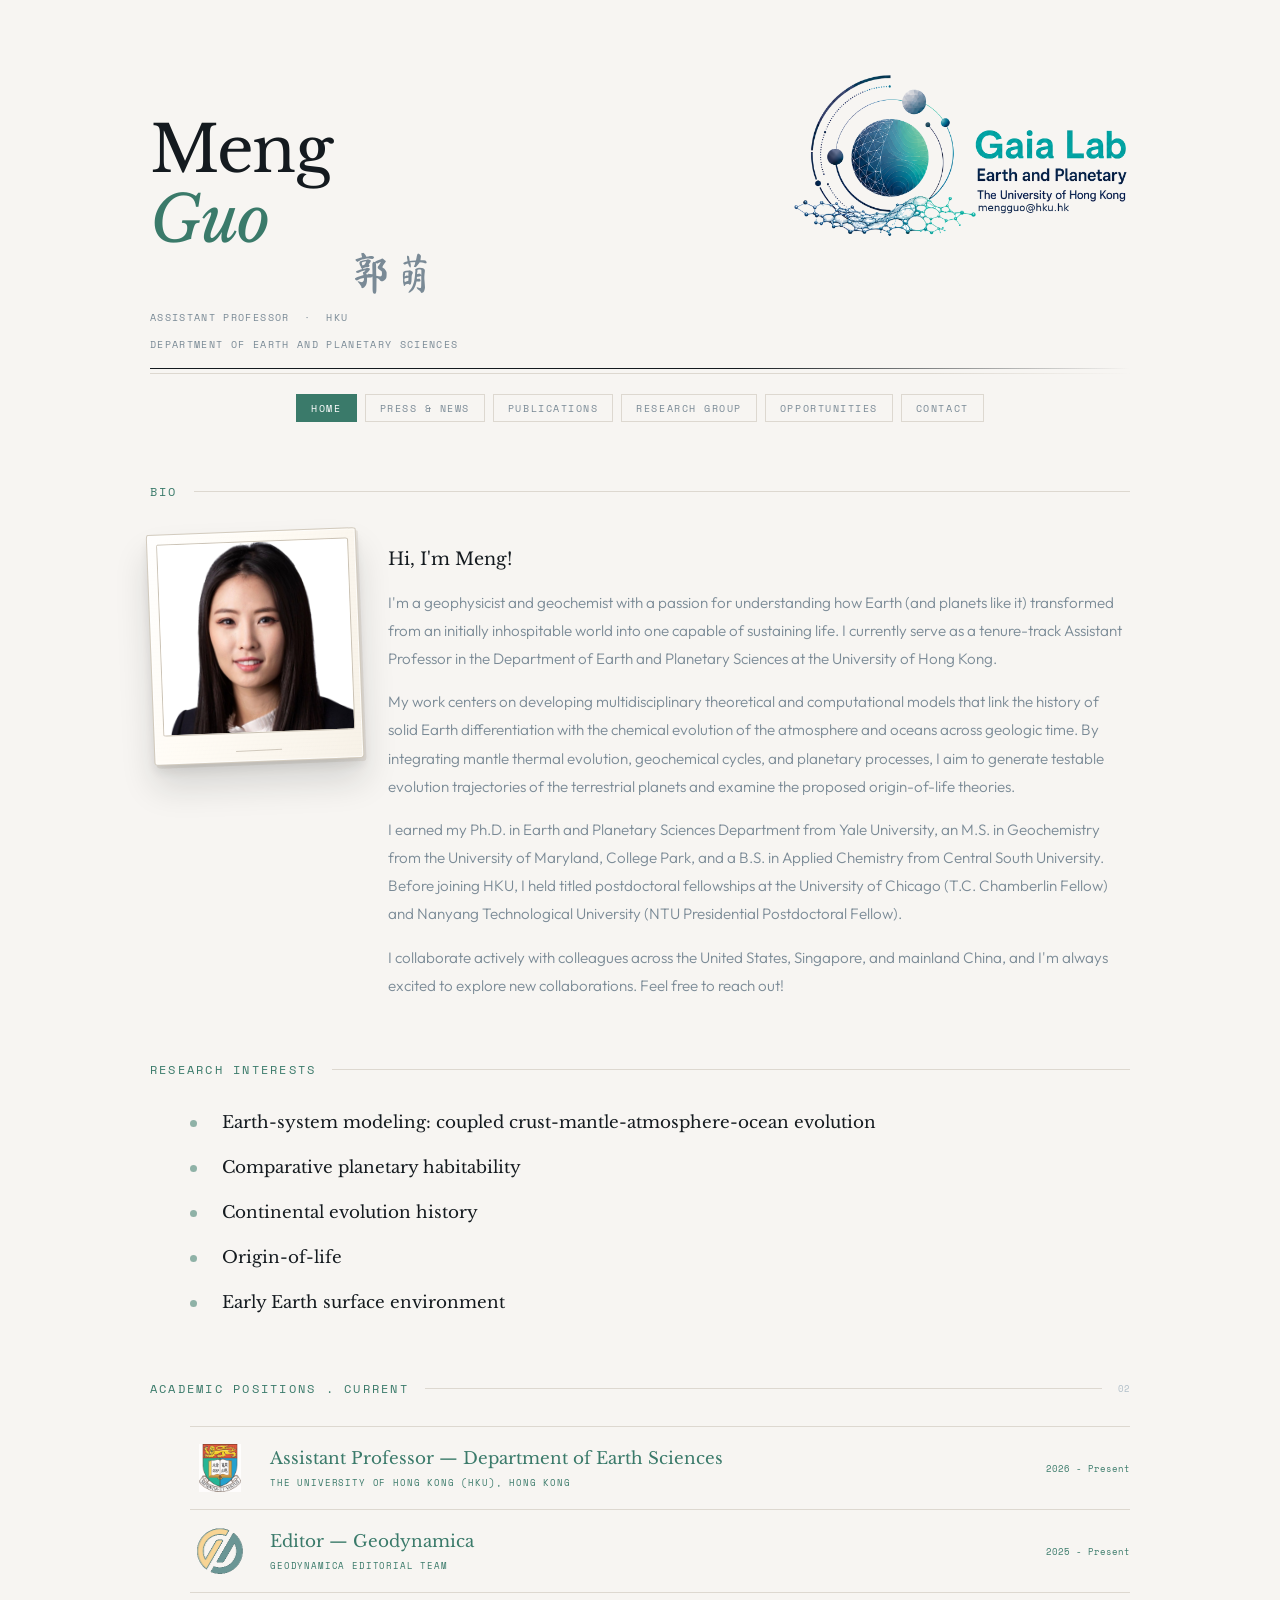
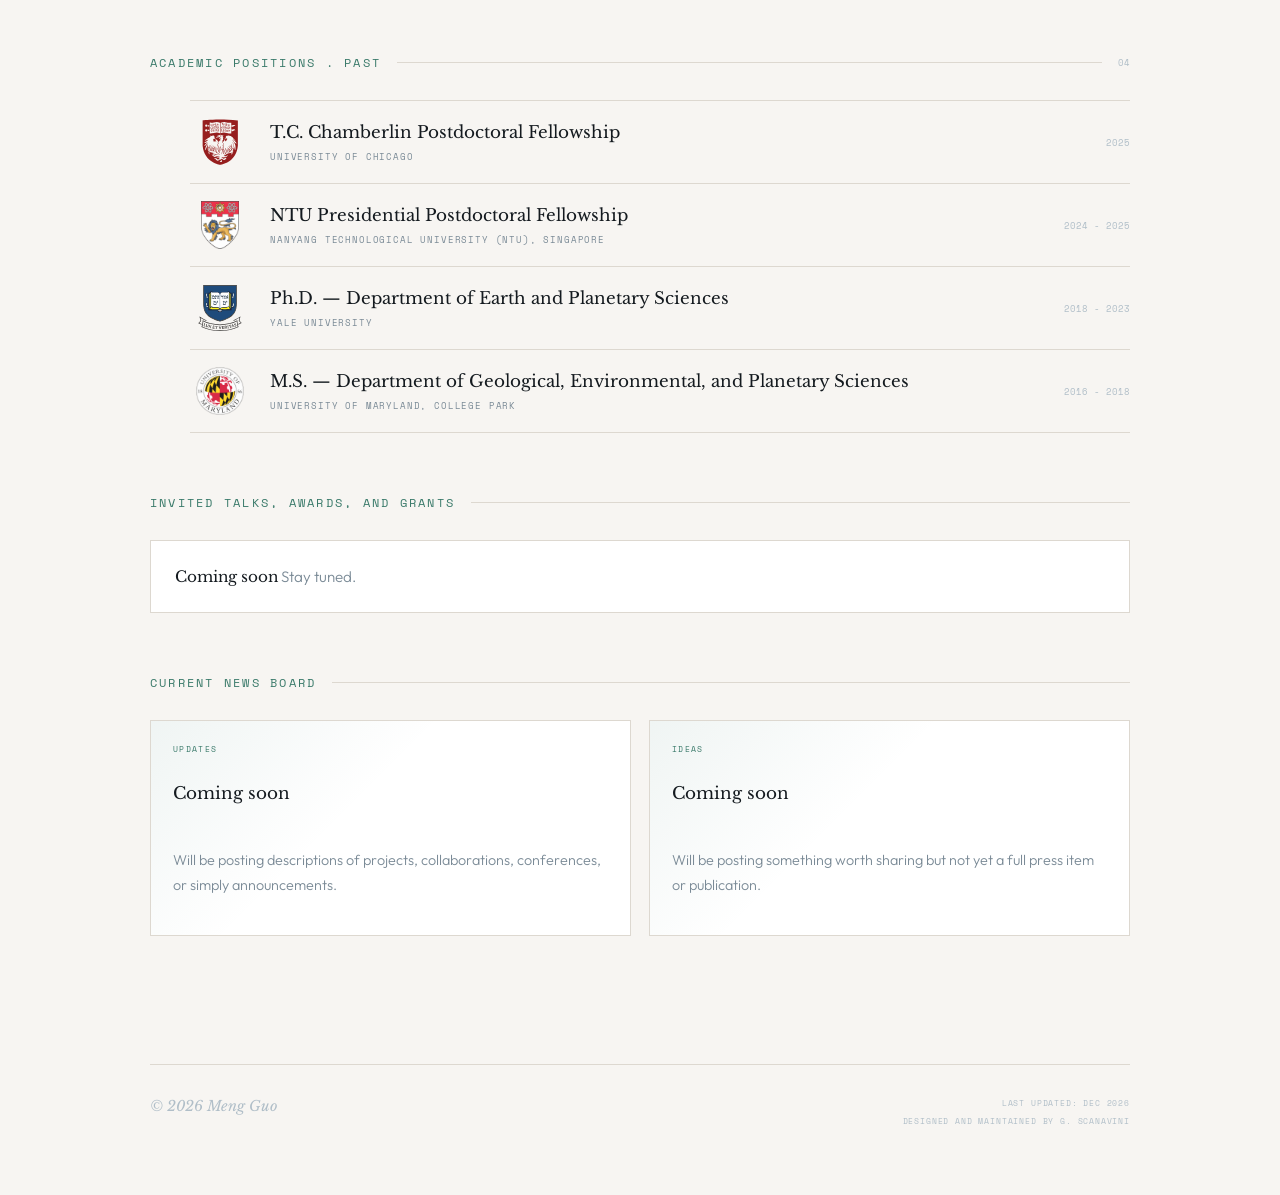
==== commit 2ff08488: "(NEW) Changed interests and lab description, added postdoc award" ====
--- a/index.html
+++ b/index.html
@@ -96,7 +96,7 @@
         </li>
         <li class="interest-item">
           <span class="interest-dot"></span>
-          <span class="interest-text">Planetary habitability &amp; urability</span>
+          <span class="interest-text">Continental evolution history</span>
         </li>
         <li class="interest-item">
           <span class="interest-dot"></span>
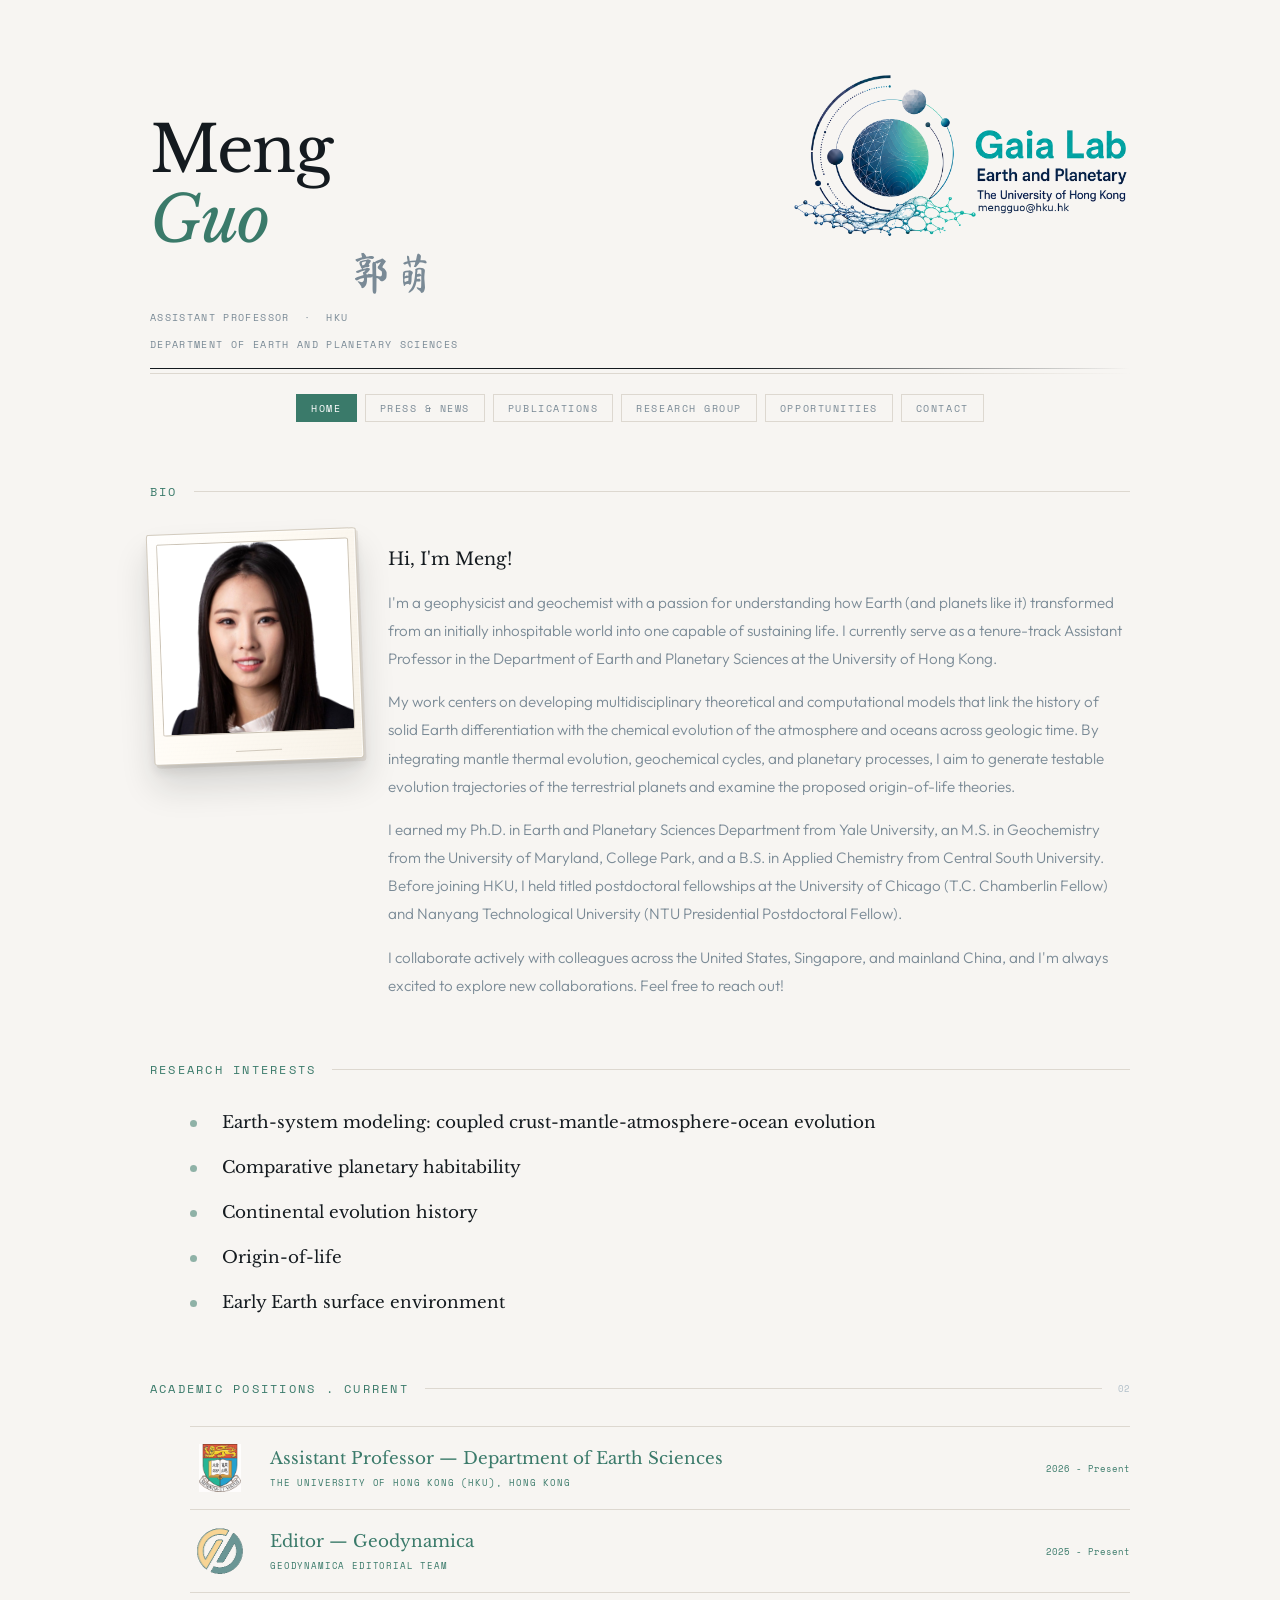
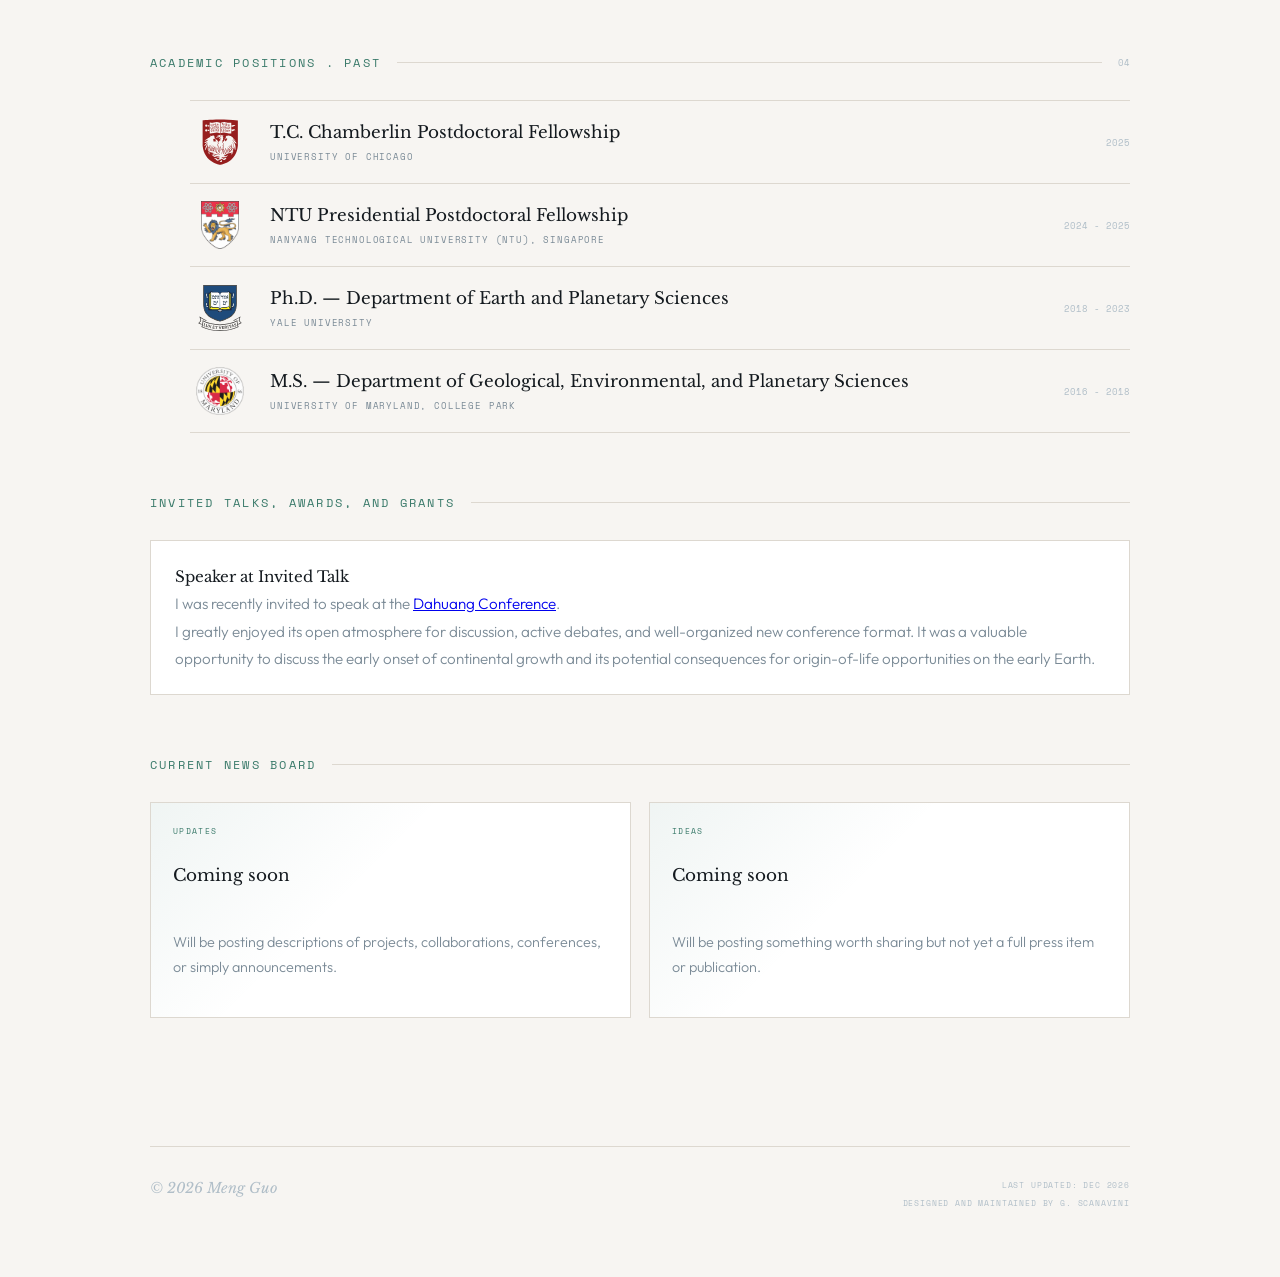
==== commit 252e9726: "(NEW) Added most recent invited talk" ====
--- a/index.html
+++ b/index.html
@@ -213,7 +213,14 @@
         <div class="category-line"></div>
       </div>
       <div class="placeholder-card">
-        <strong>Coming soon</strong> Stay tuned.
+        <strong>Speaker at Invited Talk</strong><br />
+          I was recently invited to speak at the 
+          <a href='https://mp.weixin.qq.com/s/IMy3ivfhj6KlniYIsyHbow'>Dahuang Conference</a>.<br />
+          I greatly enjoyed its open atmosphere for discussion, 
+          active debates, and well-organized new conference format. 
+          It was a valuable opportunity to discuss the early onset of 
+          continental growth and its potential consequences for 
+          origin-of-life opportunities on the early Earth.
       </div>
     </section>
     <section class="category" style="animation-delay:0.3s">
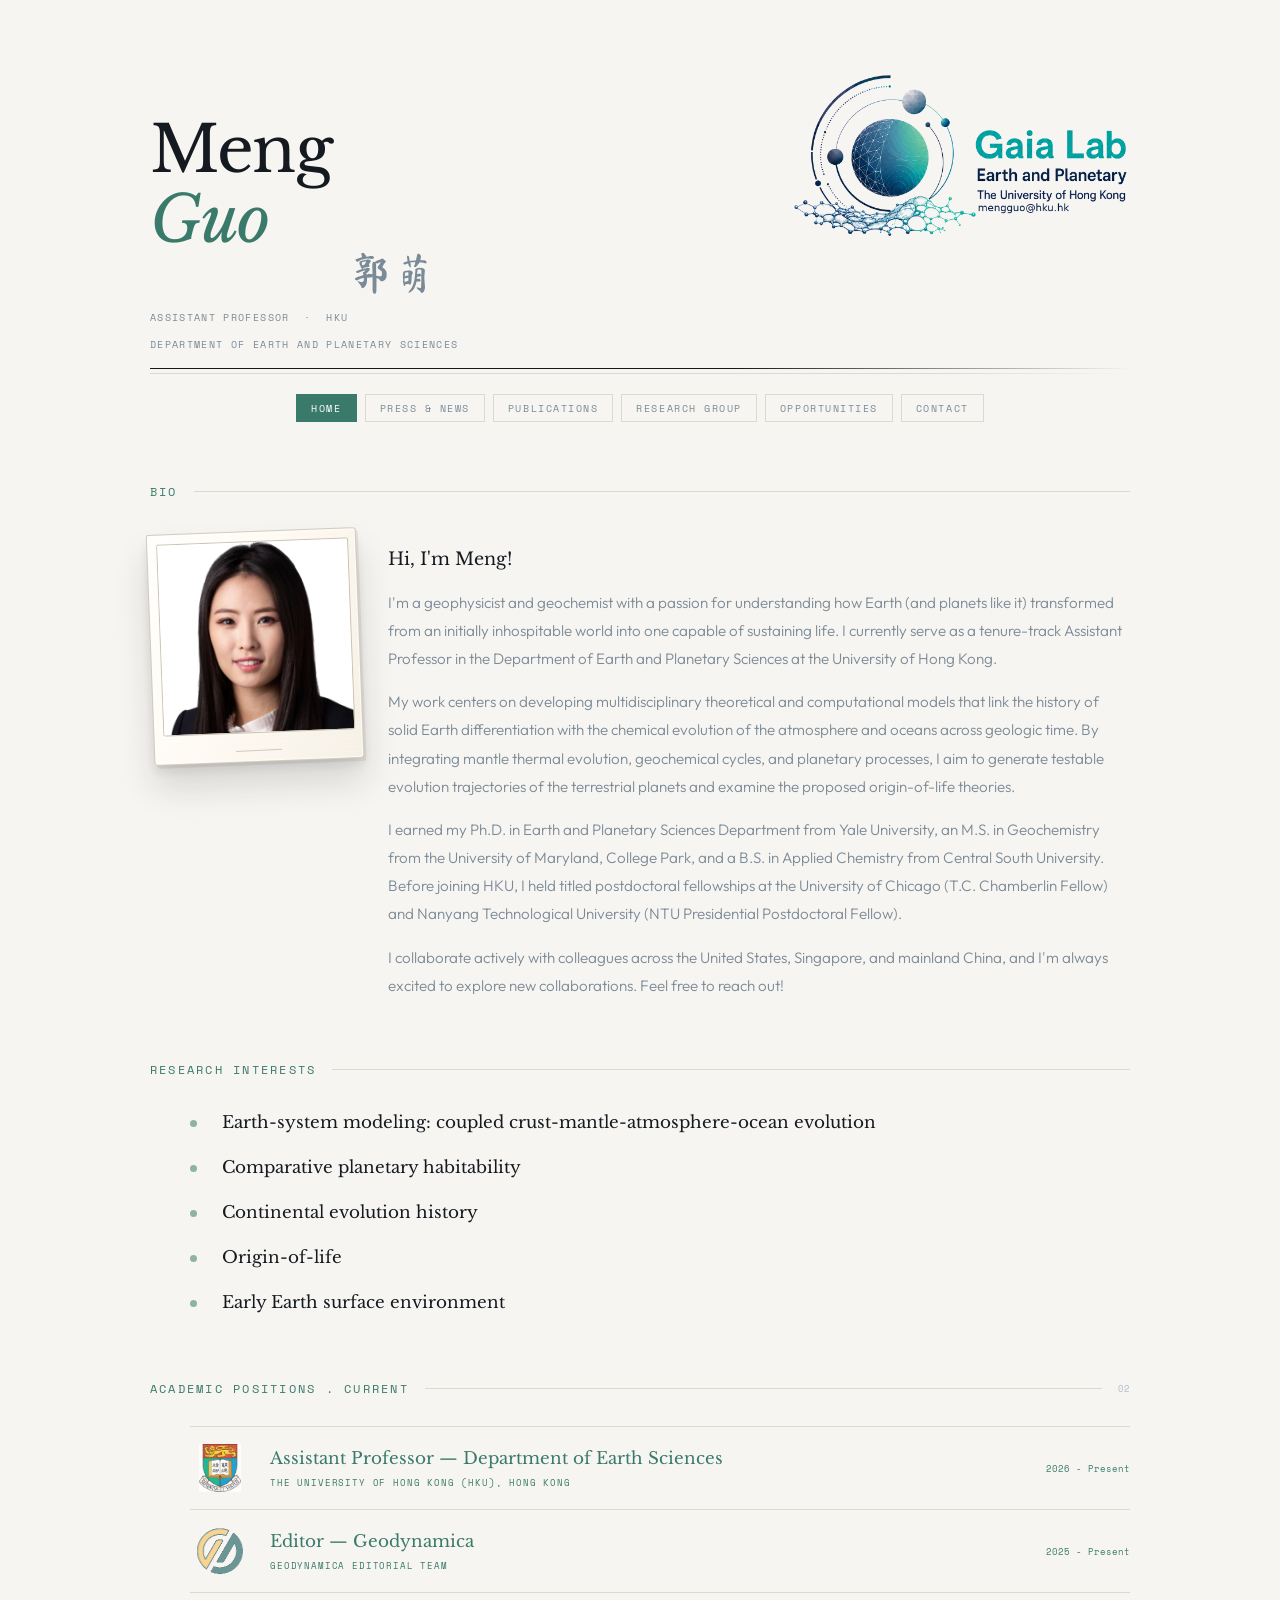
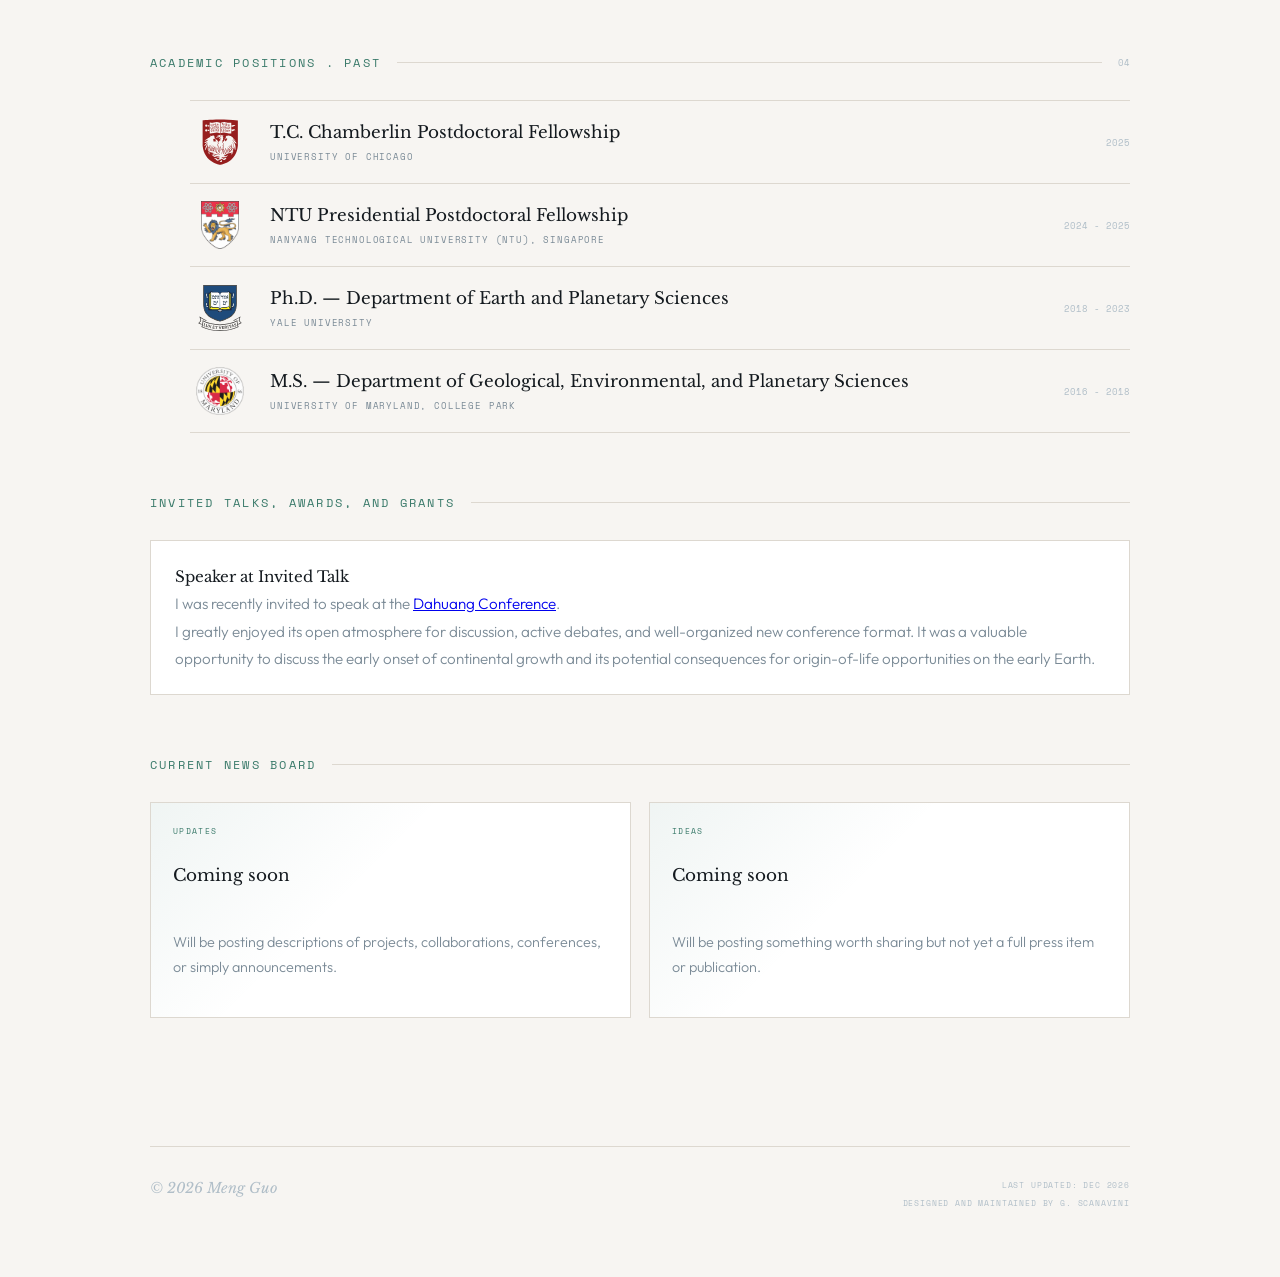
==== commit 41652caf: "(NEW) Moved all figures to webp" ====
--- a/index.html
+++ b/index.html
@@ -7,7 +7,7 @@
   <link rel="preconnect" href="https://fonts.googleapis.com" />
   <link rel="preconnect" href="https://fonts.gstatic.com" crossorigin />
   <link href="https://fonts.googleapis.com/css2?family=Libre+Baskerville:ital,wght@0,400;0,700;1,400&family=Ma+Shan+Zheng&family=Outfit:wght@200;300;400&family=Space+Mono:wght@400&display=swap" rel="stylesheet" />
-  <link rel="stylesheet" href="css/style.20260522.css" />
+  <link rel="stylesheet" href="css/style.css" />
 </head>
 <body class="page-index">
 
@@ -18,7 +18,7 @@
         <span class="site-name-zh">郭萌</span>
       </div>
       <div class="header-image-wrap">
-        <img class="header-image" src="assets/logo_B_transparent.png" alt="" aria-hidden="true" />
+        <img class="header-image" src="assets/logo_B_transparent.webp" alt="" aria-hidden="true" />
       </div>
     </div>
     <p class="header-role">Assistant Professor &nbsp;·&nbsp; HKU</p>
@@ -46,7 +46,7 @@
       <div class="about-grid">
 
         <div class="profile-frame">
-          <img src="assets/guo_profile.jpg" alt="Meng Guo" />
+          <img src="assets/guo_profile.webp" alt="Meng Guo" />
         </div>
 
         <div class="about-bio">
--- a/css/style.css
+++ b/css/style.css
@@ -0,0 +1,649 @@
+/*
+  Consolidated site styles.
+  Page rules are scoped with body classes to preserve the original per-page styling.
+*/
+
+
+/* ===== index.html ===== */
+:root { --black:   #141a1f;
+      --mid:     #7a8a96;
+      --light:   #b0bec8;
+      --bg:      #f7f5f2;
+      --white:   #ffffff;
+      --accent:  #3a7a6a;
+      --rule:    #ddd8d0; }
+body.page-index { font-family: "Outfit", sans-serif; background: var(--bg); color: var(--black); font-weight: 300; -webkit-font-smoothing: antialiased; }
+/* HEADER */
+body.page-index header { max-width: 980px; width: 100%; margin: 0 auto; padding: 64px 48px 0; opacity: 0; transform: translateY(16px); animation: fadeUp 0.7s ease forwards; }
+body.page-index .header-top { display: flex; justify-content: space-between; align-items: flex-start; gap: 32px; margin-bottom: 14px; }
+body.page-index .site-name { font-family: "Libre Baskerville", Georgia, serif; font-size: clamp(2.4rem, 5.5vw, 4rem); font-weight: 400; line-height: 1.1; letter-spacing: -0.02em; color: var(--black); }
+body.page-index .site-name span { display: block; font-style: italic; color: var(--accent); }
+body.page-index .site-name-zh { font-family: "Ma Shan Zheng", cursive; font-size: clamp(1.6rem, 3.5vw, 2.6rem); color: var(--mid); letter-spacing: 0.06em; padding-left: 18px; align-self: flex-end; padding-bottom: 0.12em; line-height: 1; }
+body.page-index .header-image-wrap { position: relative; flex: 0 0 auto; width: clamp(260px, 44%, 430px); height: 165px; overflow: visible; align-self: flex-start; margin-right: -8px; }
+body.page-index .header-image { width: 100%; height: 100%; object-fit: contain; object-position: right center; display: block; }
+/* Role line — left-aligned, between name and rule */
+body.page-index .header-role { font-family: "Space Mono", monospace; font-size: 0.6rem; letter-spacing: 0.14em; text-transform: uppercase; color: var(--mid); line-height: 1; margin-bottom: 18px; }
+body.page-index .header-rule { width: 100%; height: 1px; background: linear-gradient(to right, var(--black) 60%, transparent); margin-bottom: 4px; }
+body.page-index .header-rule-thin { width: 100%; height: 1px; background: linear-gradient(to right, var(--rule) 80%, transparent); }
+/* SITE NAV */
+body.page-index .site-nav { max-width: 980px; margin: 0 auto; padding: 20px 48px 0; display: flex; flex-wrap: wrap; gap: 8px; justify-content: center; opacity: 0; animation: fadeUp 0.5s 0.15s ease forwards; }
+body.page-index .site-nav-link { font-family: "Space Mono", monospace; font-size: 0.6rem; letter-spacing: 0.16em; text-transform: uppercase; color: var(--mid); text-decoration: none; border: 1px solid var(--rule); padding: 6px 14px; transition: background 0.18s, color 0.18s, border-color 0.18s; }
+body.page-index .site-nav-link:hover { border-color: var(--accent); color: var(--accent); }
+body.page-index .site-nav-link.active { background: var(--accent); color: var(--white); border-color: var(--accent); }
+/* MAIN */
+body.page-index main { max-width: 980px; margin: 0 auto; padding: 0 48px 120px; }
+/* CATEGORY */
+body.page-index .category { margin-top: 60px; opacity: 0; transform: translateY(10px); animation: fadeUp 0.55s ease forwards; }
+body.page-index .category-header { display: flex; align-items: center; gap: 16px; margin-bottom: 28px; }
+body.page-index .category-label { font-family: "Space Mono", monospace; font-size: 0.78rem; letter-spacing: 0.18em; text-transform: uppercase; color: var(--accent); white-space: nowrap; }
+body.page-index .category-line { flex: 1; height: 1px; background: var(--rule); }
+body.page-index .category-count { font-family: "Space Mono", monospace; font-size: 0.58rem; color: var(--light); }
+/* ABOUT */
+body.page-index .about-grid { display: grid; grid-template-columns: 190px 1fr; gap: 48px; align-items: start; }
+/* Photo placeholder — swap for <img> when you have a photo */
+body.page-index .profile-frame { width: 190px;
+      padding: 9px 9px 28px;
+      background:
+        linear-gradient(112deg, rgba(255,255,255,0.9), rgba(255,252,246,0.74) 38%, rgba(241,235,224,0.58)),
+        repeating-linear-gradient(0deg, rgba(20,26,31,0.018) 0 1px, transparent 1px 4px),
+        #fffaf1;
+      border: 1px solid rgba(206,198,185,0.9);
+      border-radius: 2px 4px 3px 5px / 5px 2px 4px 3px;
+      box-shadow:
+        0 22px 34px rgba(20,26,31,0.14),
+        0 7px 11px rgba(20,26,31,0.08),
+        inset 0 0 0 1px rgba(255,255,255,0.72),
+        2px 3px 0 rgba(197,188,174,0.28);
+      transform: rotate(-2.2deg) translateY(2px);
+      position: relative; }
+body.page-index .profile-frame::after { content: "";
+      position: absolute;
+      left: 50%;
+      bottom: 10px;
+      width: 46px;
+      height: 1px;
+      background: rgba(199,191,177,0.82);
+      transform: translateX(-50%) rotate(-0.5deg); }
+body.page-index .profile-frame img { width: 100%;
+      aspect-ratio: 1 / 1;
+      display: block;
+      border: 1px solid rgba(199,191,177,0.94);
+      border-radius: 1px 3px 2px 4px / 3px 2px 4px 1px;
+      object-fit: cover;
+      filter: saturate(0.96) contrast(1.02); }
+/* Bio */
+body.page-index .about-bio h3 { font-family: "Libre Baskerville", serif; font-size: 1.1rem; font-weight: 400; color: var(--black); margin-bottom: 16px; line-height: 1.5; }
+body.page-index .about-bio p { font-family: "Outfit", sans-serif; font-size: 0.95rem; font-weight: 300; color: var(--mid); line-height: 1.85; margin-bottom: 14px; }
+body.page-index .about-bio p:last-child { margin-bottom: 0; }
+/* RESEARCH INTERESTS */
+body.page-index .interests-list { list-style: none;
+      display: grid;
+      gap: 13px; }
+body.page-index .interest-item { display: grid;
+      grid-template-columns: 18px 1fr;
+      align-items: baseline;
+      gap: 14px;
+      padding: 3px 0; }
+body.page-index .interest-dot { width: 7px;
+      height: 7px;
+      border-radius: 50%;
+      background: var(--accent);
+      opacity: 0.55;
+      transform: translateY(-1px); }
+body.page-index .interest-text { font-family: "Libre Baskerville", Georgia, serif;
+      font-size: 1.05rem;
+      font-weight: 400;
+      color: var(--black);
+      line-height: 1.55; }
+/* ARTICLE ROWS */
+body.page-index .article-list { list-style: none; }
+body.page-index .article-item { border-bottom: 1px solid var(--rule); }
+body.page-index .article-item:first-child { border-top: 1px solid var(--rule); }
+body.page-index .article-link { display: grid; grid-template-columns: 1fr auto; align-items: center; gap: 20px; padding: 16px 0; text-decoration: none; color: inherit; transition: padding-left 0.22s ease; }
+body.page-index .article-link:hover { padding-left: 12px; }
+body.page-index .article-link:hover .article-title { color: var(--accent); }
+body.page-index .article-link::after { content: "↗"; font-size: 0.72rem; color: var(--light); transition: color 0.2s, transform 0.2s; }
+body.page-index .article-link:hover::after { color: var(--accent); transform: translate(2px,-2px); }
+body.page-index .article-link.has-logo::after { content: none; }
+/* Logo column */
+body.page-index .article-link.has-logo { grid-template-columns: 60px 1fr auto; }
+body.page-index .institution-logo-wrap { display: flex; align-items: center; justify-content: center; width: 60px; height: 50px; flex-shrink: 0; }
+body.page-index .institution-logo { max-width: 54px; max-height: 48px; width: auto; height: auto; object-fit: contain; filter: grayscale(0.8) opacity(0.55); transition: filter 0.25s ease, transform 0.25s ease; }
+/* UChicago slightly larger */
+body.page-index .logo-uchicago { max-width: 62px; max-height: 56px; }
+body.page-index .article-link:hover .institution-logo { filter: grayscale(0.1) opacity(0.9); transform: translateY(-1px); }
+body.page-index .position-category-past .institution-logo { filter: grayscale(0) saturate(1.08) opacity(0.88); }
+body.page-index .position-category-past .article-link:hover .institution-logo { filter: grayscale(0) saturate(1.2) opacity(1); transform: translateY(-1px); }
+body.page-index .article-link.active-role .article-title, body.page-index .article-link.active-role .article-pub, body.page-index .article-link.active-role .article-date { color: var(--accent); }
+body.page-index .article-link.active-role .institution-logo { filter: grayscale(0.1) opacity(0.9); }
+body.page-index .article-left { display: flex; flex-direction: column; gap: 5px; }
+body.page-index .article-title { font-family: "Libre Baskerville", serif; font-size: 1.05rem; font-weight: 400; line-height: 1.4; color: var(--black); transition: color 0.2s; }
+body.page-index .article-pub { font-family: "Space Mono", monospace; font-size: 0.58rem; letter-spacing: 0.09em; text-transform: uppercase; color: var(--mid); }
+body.page-index .article-date { font-family: "Space Mono", monospace; font-size: 0.58rem; color: var(--light); white-space: nowrap; align-self: center; }
+/* HOME PLACEHOLDERS */
+body.page-index .placeholder-card { border: 1px solid var(--rule);
+      background: var(--white);
+      padding: 22px 24px;
+      color: var(--mid);
+      font-size: 0.95rem;
+      line-height: 1.8; }
+body.page-index .placeholder-card strong { font-family: "Libre Baskerville", serif;
+      font-weight: 400;
+      color: var(--black); }
+body.page-index .news-board { display: grid;
+      grid-template-columns: repeat(2, minmax(0, 1fr));
+      gap: 18px; }
+body.page-index .news-card { min-height: 150px;
+      border: 1px solid var(--rule);
+      background:
+        linear-gradient(135deg, rgba(58,122,106,0.08), transparent 42%),
+        var(--white);
+      padding: 22px;
+      display: flex;
+      flex-direction: column;
+      gap: 10px; }
+body.page-index .news-card-kicker { font-family: "Space Mono", monospace;
+      font-size: 0.52rem;
+      letter-spacing: 0.16em;
+      text-transform: uppercase;
+      color: var(--accent); }
+body.page-index .news-card-title { font-family: "Libre Baskerville", serif;
+      font-size: 1.05rem;
+      font-weight: 400;
+      color: var(--black);
+      line-height: 1.45; }
+body.page-index .news-card-body { color: var(--mid);
+      font-size: 0.9rem;
+      line-height: 1.75; }
+/* FOOTER */
+body.page-index .footer-rule { max-width: 980px; margin: 0 auto; padding: 0 48px; }
+body.page-index .footer-rule hr { border: none; border-top: 1px solid var(--rule); }
+body.page-index footer { max-width: 980px; margin: 0 auto; padding: 24px 48px 60px; display: flex; justify-content: space-between; align-items: flex-start; gap: 24px; }
+body.page-index .footer-name { font-family: "Libre Baskerville", serif; font-size: 0.9rem; font-style: italic; color: var(--light); }
+body.page-index .footer-meta { display: flex; flex-direction: column; align-items: flex-end; gap: 6px; text-align: right; }
+body.page-index .footer-note { font-family: "Space Mono", monospace; font-size: 0.52rem; letter-spacing: 0.1em; color: var(--light); text-transform: uppercase; }
+@keyframes fadeUp { to { opacity: 1; transform: translateY(0); } }
+@media (max-width: 640px) {
+  body.page-index header { padding: 48px 24px 0; }
+  body.page-index .header-top { flex-direction: column; }
+  body.page-index .header-image-wrap { display: none; }
+  body.page-index .site-nav { padding: 16px 24px 0; }
+  body.page-index main { padding: 0 24px 80px; }
+  body.page-index .about-grid { grid-template-columns: 1fr; }
+  body.page-index .profile-frame { width: 155px; }
+  body.page-index .footer-rule { padding: 0 24px; }
+  body.page-index footer { padding: 20px 24px 48px; flex-direction: column; gap: 10px; align-items: flex-start; }
+  body.page-index .footer-meta { align-items: flex-start; text-align: left; }
+  body.page-index .article-link.has-logo { grid-template-columns: 48px 1fr; }
+  body.page-index .article-date { display: none; }
+  body.page-index .news-board { grid-template-columns: 1fr; }
+}
+
+/* Footer layout fix */
+body.page-index { min-height: 100vh; display: flex; flex-direction: column; }
+body.page-index main { width: 100%; flex: 1 0 auto; }
+body.page-index .footer-rule, body.page-index footer { width: 100%; flex-shrink: 0; }
+
+
+/* ===== press.html ===== */
+body.page-press { font-family: "Outfit", sans-serif; background: var(--bg); color: var(--black); font-weight: 300; -webkit-font-smoothing: antialiased; }
+body.page-press header { max-width: 980px; width: 100%; margin: 0 auto; padding: 64px 48px 0; opacity: 0; transform: translateY(16px); animation: fadeUp 0.7s ease forwards; }
+body.page-press .header-top { display: flex; justify-content: space-between; align-items: flex-start; gap: 32px; margin-bottom: 14px; }
+body.page-press .site-name { font-family: "Libre Baskerville", Georgia, serif; font-size: clamp(2.4rem, 5.5vw, 4rem); font-weight: 400; line-height: 1.1; letter-spacing: -0.02em; color: var(--black); text-decoration: none; display: block; }
+body.page-press .site-name span { display: block; font-style: italic; color: var(--accent); }
+body.page-press .site-name-zh { font-family: "Ma Shan Zheng", cursive; font-size: clamp(1.6rem, 3.5vw, 2.6rem); color: var(--mid); letter-spacing: 0.06em; padding-left: 18px; align-self: flex-end; padding-bottom: 0.12em; line-height: 1; }
+body.page-press .header-image-wrap { position: relative; flex: 0 0 auto; width: clamp(260px, 44%, 430px); height: 165px; overflow: visible; align-self: flex-start; margin-right: -8px; }
+body.page-press .header-image { width: 100%; height: 100%; object-fit: contain; object-position: right center; display: block; }
+body.page-press .header-role { font-family: "Space Mono", monospace; font-size: 0.6rem; letter-spacing: 0.14em; text-transform: uppercase; color: var(--mid); line-height: 1; margin-bottom: 18px; }
+body.page-press .header-rule { width: 100%; height: 1px; background: linear-gradient(to right, var(--black) 60%, transparent); margin-bottom: 4px; }
+body.page-press .header-rule-thin { width: 100%; height: 1px; background: linear-gradient(to right, var(--rule) 80%, transparent); }
+body.page-press .site-nav { max-width: 980px; margin: 0 auto; padding: 20px 48px 0; display: flex; flex-wrap: wrap; gap: 8px; justify-content: center; opacity: 0; animation: fadeUp 0.5s 0.15s ease forwards; }
+body.page-press .site-nav-link { font-family: "Space Mono", monospace; font-size: 0.6rem; letter-spacing: 0.16em; text-transform: uppercase; color: var(--mid); text-decoration: none; border: 1px solid var(--rule); padding: 6px 14px; transition: background 0.18s, color 0.18s, border-color 0.18s; }
+body.page-press .site-nav-link:hover { border-color: var(--accent); color: var(--accent); }
+body.page-press .site-nav-link.active { background: var(--accent); color: var(--white); border-color: var(--accent); }
+body.page-press main { max-width: 980px; margin: 0 auto; padding: 0 48px 120px; }
+body.page-press .category { margin-top: 60px; opacity: 0; transform: translateY(10px); animation: fadeUp 0.55s ease forwards; }
+body.page-press .category-header { display: flex; align-items: center; gap: 16px; margin-bottom: 28px; }
+body.page-press .category-label { font-family: "Space Mono", monospace; font-size: 0.78rem; letter-spacing: 0.18em; text-transform: uppercase; color: var(--accent); white-space: nowrap; }
+body.page-press .category-line { flex: 1; height: 1px; background: var(--rule); }
+body.page-press .category-count { font-family: "Space Mono", monospace; font-size: 0.58rem; color: var(--light); }
+body.page-press .press-board { background: transparent;
+      border-radius: 18px;
+      padding: 0; }
+body.page-press .article-list { list-style: none; display: flex; flex-direction: column; gap: 14px; }
+body.page-press .article-item { background: rgba(255,255,255,0.62);
+      border: 1px solid var(--rule);
+      border-radius: 12px;
+      overflow: hidden;
+      box-shadow: 0 14px 34px rgba(20,26,31,0.08);
+      transition: border-color 0.18s ease, transform 0.18s ease, box-shadow 0.18s ease; }
+body.page-press .article-item:hover { border-color: rgba(58,122,106,0.55);
+      transform: translateY(-2px);
+      box-shadow: 0 20px 44px rgba(20,26,31,0.12); }
+body.page-press .article-link { display: block; text-decoration: none; color: inherit; }
+body.page-press .article-topbar { min-height: 38px;
+      display: flex;
+      align-items: center;
+      padding: 0 14px;
+      background: rgba(58,122,106,0.10);
+      border-bottom: 1px solid rgba(58,122,106,0.16);
+      color: var(--accent);
+      font-family: "Space Mono", monospace;
+      font-size: 0.64rem;
+      letter-spacing: 0.12em;
+      text-transform: uppercase; }
+body.page-press .article-card { display: grid; grid-template-columns: minmax(270px, 48.5%) 1fr; height: 200px; background: #fffaf3; overflow: hidden; }
+body.page-press .article-thumb { width: 100%; height: 100%; min-height: 200px; object-fit: cover; display: block; background: #ebe5dc; }
+body.page-press .article-content { padding: 16px 16px 18px; color: var(--black); align-self: start; overflow: hidden; }
+body.page-press .article-title { font-family: "Outfit", sans-serif; font-size: clamp(1.02rem, 1.4vw, 1.18rem); font-weight: 700; line-height: 1.25; color: var(--black); margin-bottom: 8px; display: -webkit-box; -webkit-line-clamp: 3; -webkit-box-orient: vertical; overflow: hidden; }
+body.page-press .article-pub { display: none; }
+body.page-press .article-desc { font-size: 0.96rem; line-height: 1.34; color: #263138; max-width: 45rem; display: -webkit-box; -webkit-line-clamp: 3; -webkit-box-orient: vertical; overflow: hidden; }
+body.page-press .article-date { display: inline-block; margin-top: 12px; font-family: "Space Mono", monospace; font-size: 0.58rem; letter-spacing: 0.1em; text-transform: uppercase; color: var(--mid); }
+body.page-press .article-item:hover .article-title { color: var(--accent); text-decoration: underline; text-decoration-color: rgba(58,122,106,0.45); text-underline-offset: 3px; }
+body.page-press .footer-rule { max-width: 980px; margin: 0 auto; padding: 0 48px; }
+body.page-press .footer-rule hr { border: none; border-top: 1px solid var(--rule); }
+body.page-press footer { max-width: 980px; margin: 0 auto; padding: 24px 48px 60px; display: flex; justify-content: space-between; align-items: flex-start; gap: 24px; }
+body.page-press .footer-name { font-family: "Libre Baskerville", serif; font-size: 0.9rem; font-style: italic; color: var(--light); }
+body.page-press .footer-meta { display: flex; flex-direction: column; align-items: flex-end; gap: 6px; text-align: right; }
+body.page-press .footer-note { font-family: "Space Mono", monospace; font-size: 0.52rem; letter-spacing: 0.1em; color: var(--light); text-transform: uppercase; }
+@media (max-width: 640px) {
+  body.page-press header { padding: 48px 24px 0; }
+  body.page-press .header-top { flex-direction: column; }
+  body.page-press .header-image-wrap { display: none; }
+  body.page-press .site-nav { padding: 16px 24px 0; }
+  body.page-press main { padding: 0 24px 80px; }
+  body.page-press .footer-rule { padding: 0 24px; }
+  body.page-press footer { padding: 20px 24px 48px; flex-direction: column; gap: 10px; align-items: flex-start; }
+  body.page-press .footer-meta { align-items: flex-start; text-align: left; }
+  body.page-press .press-board { margin-left: 0; margin-right: 0; padding: 0; border-radius: 12px; }
+  body.page-press .article-card { grid-template-columns: 1fr; height: auto; min-height: 0; }
+  body.page-press .article-thumb { height: 210px; min-height: 210px; }
+  body.page-press .article-content { padding: 14px; }
+}
+
+/* Footer layout fix */
+body.page-press { min-height: 100vh; display: flex; flex-direction: column; }
+body.page-press main { width: 100%; flex: 1 0 auto; }
+body.page-press .footer-rule, body.page-press footer { width: 100%; flex-shrink: 0; }
+
+
+/* ===== publications.html ===== */
+body.page-publications { font-family: "Outfit", sans-serif; background: var(--bg); color: var(--black); font-weight: 300; -webkit-font-smoothing: antialiased; }
+body.page-publications header { max-width: 980px; width: 100%; margin: 0 auto; padding: 64px 48px 0; opacity: 0; transform: translateY(16px); animation: fadeUp 0.7s ease forwards; }
+body.page-publications .header-top { display: flex; justify-content: space-between; align-items: flex-start; gap: 32px; margin-bottom: 14px; }
+body.page-publications .site-name { font-family: "Libre Baskerville", Georgia, serif; font-size: clamp(2.4rem, 5.5vw, 4rem); font-weight: 400; line-height: 1.1; letter-spacing: -0.02em; color: var(--black); }
+body.page-publications .site-name span { display: block; font-style: italic; color: var(--accent); }
+body.page-publications .site-name-zh { font-family: "Ma Shan Zheng", cursive; font-size: clamp(1.6rem, 3.5vw, 2.6rem); color: var(--mid); letter-spacing: 0.06em; padding-left: 18px; align-self: flex-end; padding-bottom: 0.12em; line-height: 1; }
+body.page-publications .header-image-wrap { position: relative; flex: 0 0 auto; width: clamp(260px, 44%, 430px); height: 165px; overflow: visible; align-self: flex-start; margin-right: -8px; }
+body.page-publications .header-image { width: 100%; height: 100%; object-fit: contain; object-position: right center; display: block; }
+body.page-publications .header-role { font-family: "Space Mono", monospace; font-size: 0.6rem; letter-spacing: 0.14em; text-transform: uppercase; color: var(--mid); line-height: 1; margin-bottom: 18px; }
+body.page-publications .header-rule { width: 100%; height: 1px; background: linear-gradient(to right, var(--black) 60%, transparent); margin-bottom: 4px; }
+body.page-publications .header-rule-thin { width: 100%; height: 1px; background: linear-gradient(to right, var(--rule) 80%, transparent); }
+body.page-publications .site-nav { max-width: 980px; margin: 0 auto; padding: 20px 48px 0; display: flex; flex-wrap: wrap; gap: 8px; justify-content: center; opacity: 0; animation: fadeUp 0.5s 0.15s ease forwards; }
+body.page-publications .site-nav-link { font-family: "Space Mono", monospace; font-size: 0.6rem; letter-spacing: 0.16em; text-transform: uppercase; color: var(--mid); text-decoration: none; border: 1px solid var(--rule); padding: 6px 14px; transition: background 0.18s, color 0.18s, border-color 0.18s; }
+body.page-publications .site-nav-link:hover { border-color: var(--accent); color: var(--accent); }
+body.page-publications .site-nav-link.active { background: var(--accent); color: var(--white); border-color: var(--accent); }
+body.page-publications main { max-width: 980px; margin: 0 auto; padding: 0 48px 120px; }
+body.page-publications .category { margin-top: 60px; opacity: 0; transform: translateY(10px); animation: fadeUp 0.55s ease forwards; }
+body.page-publications .category-header { display: flex; align-items: center; gap: 16px; margin-bottom: 28px; }
+body.page-publications .category-label { font-family: "Space Mono", monospace; font-size: 0.78rem; letter-spacing: 0.18em; text-transform: uppercase; color: var(--accent); white-space: nowrap; }
+body.page-publications .category-line { flex: 1; height: 1px; background: var(--rule); }
+body.page-publications .category-count { font-family: "Space Mono", monospace; font-size: 0.58rem; color: var(--light); }
+/* Google Scholar link */
+body.page-publications .scholar-link-row { margin-bottom: 18px; }
+body.page-publications .scholar-link { display: inline-flex; align-items: center; gap: 7px; font-family: "Space Mono", monospace; font-size: 0.58rem; letter-spacing: 0.1em; text-transform: uppercase; color: var(--accent); text-decoration: none; border: 1px solid var(--accent); padding: 6px 14px; transition: background 0.18s, color 0.18s; }
+body.page-publications .scholar-link:hover { background: var(--accent); color: var(--white); }
+body.page-publications .scholar-link svg { stroke: currentColor; flex-shrink: 0; }
+/* Search bar */
+body.page-publications .pub-search-wrap { margin-bottom: 4px; }
+body.page-publications .pub-search { width: 100%; font-family: "Outfit", sans-serif; font-size: 0.9rem; font-weight: 300; color: var(--black); background: var(--white); border: 1px solid var(--rule); padding: 10px 16px; outline: none; transition: border-color 0.18s; }
+body.page-publications .pub-search::placeholder { color: var(--light); }
+body.page-publications .pub-search:focus { border-color: var(--accent); }
+body.page-publications .pub-results-note { font-family: "Space Mono", monospace; font-size: 0.52rem; color: var(--light); letter-spacing: 0.08em; margin-bottom: 20px; min-height: 1em; }
+body.page-publications .article-list { list-style: none; }
+body.page-publications .article-item { border-bottom: 1px solid var(--rule); }
+body.page-publications .article-item:first-child { border-top: 1px solid var(--rule); }
+body.page-publications .article-link { display: grid; grid-template-columns: 1fr auto; align-items: center; gap: 20px; padding: 16px 0; text-decoration: none; color: inherit; transition: padding-left 0.22s ease; }
+body.page-publications .article-link:hover { padding-left: 12px; }
+body.page-publications .article-link:hover .article-title { color: var(--accent); }
+body.page-publications .article-link::after { content: "↗"; font-size: 0.72rem; color: var(--light); transition: color 0.2s, transform 0.2s; }
+body.page-publications .article-link:hover::after { color: var(--accent); transform: translate(2px,-2px); }
+body.page-publications .article-link.has-journal-thumb { grid-template-columns: 1fr auto; }
+body.page-publications .article-left { display: flex; flex-direction: column; gap: 5px; }
+body.page-publications .article-title { font-family: "Libre Baskerville", serif; font-size: 1.05rem; font-weight: 400; line-height: 1.4; color: var(--black); transition: color 0.2s; }
+body.page-publications .article-pub { font-family: "Space Mono", monospace; font-size: 0.58rem; letter-spacing: 0.09em; text-transform: uppercase; color: var(--mid); font-weight: 700; font-style: italic; }
+body.page-publications .article-date { font-family: "Space Mono", monospace; font-size: 0.58rem; color: var(--light); white-space: nowrap; align-self: center; }
+body.page-publications .pub-empty { font-family: "Space Mono", monospace; font-size: 0.6rem; color: var(--light); padding: 40px 0; text-align: center; display: none; }
+body.page-publications .source-note { font-family: "Space Mono", monospace; font-size: 0.52rem; letter-spacing: 0.08em; color: var(--light); margin-top: 16px; }
+body.page-publications .footer-rule { max-width: 980px; margin: 0 auto; padding: 0 48px; }
+body.page-publications .footer-rule hr { border: none; border-top: 1px solid var(--rule); }
+body.page-publications footer { max-width: 980px; margin: 0 auto; padding: 24px 48px 60px; display: flex; justify-content: space-between; align-items: flex-start; gap: 24px; }
+body.page-publications .footer-name { font-family: "Libre Baskerville", serif; font-size: 0.9rem; font-style: italic; color: var(--light); }
+body.page-publications .footer-meta { display: flex; flex-direction: column; align-items: flex-end; gap: 6px; text-align: right; }
+body.page-publications .footer-note { font-family: "Space Mono", monospace; font-size: 0.52rem; letter-spacing: 0.1em; color: var(--light); text-transform: uppercase; }
+@media (max-width: 640px) {
+  body.page-publications header { padding: 48px 24px 0; }
+  body.page-publications .header-top { flex-direction: column; }
+  body.page-publications .header-image-wrap { display: none; }
+  body.page-publications .site-nav { padding: 16px 24px 0; }
+  body.page-publications main { padding: 0 24px 80px; }
+  body.page-publications .footer-rule { padding: 0 24px; }
+  body.page-publications footer { padding: 20px 24px 48px; flex-direction: column; gap: 10px; align-items: flex-start; }
+  body.page-publications .footer-meta { align-items: flex-start; text-align: left; }
+  body.page-publications .article-link { grid-template-columns: 1fr; }
+  body.page-publications .article-link.has-journal-thumb { grid-template-columns: 1fr; }
+  body.page-publications .article-date { display: none; }
+}
+
+/* Footer layout fix */
+body.page-publications { min-height: 100vh; display: flex; flex-direction: column; }
+body.page-publications main { width: 100%; flex: 1 0 auto; }
+body.page-publications .footer-rule, body.page-publications footer { width: 100%; flex-shrink: 0; }
+
+
+/* ===== lab.html ===== */
+body.page-lab { font-family: "Outfit", sans-serif; background: var(--bg); color: var(--black); font-weight: 300; -webkit-font-smoothing: antialiased; min-height: 100vh; display: flex; flex-direction: column; }
+body.page-lab header { max-width: 980px; width: 100%; margin: 0 auto; padding: 64px 48px 0; opacity: 0; transform: translateY(16px); animation: fadeUp 0.7s ease forwards; }
+body.page-lab .header-top { display: flex; justify-content: space-between; align-items: flex-start; gap: 32px; margin-bottom: 14px; }
+body.page-lab .site-name { font-family: "Libre Baskerville", Georgia, serif; font-size: clamp(2.4rem, 5.5vw, 4rem); font-weight: 400; line-height: 1.1; letter-spacing: -0.02em; color: var(--black); }
+body.page-lab .site-name span { display: block; font-style: italic; color: var(--accent); }
+body.page-lab .site-name-zh { font-family: "Ma Shan Zheng", cursive; font-size: clamp(1.6rem, 3.5vw, 2.6rem); color: var(--mid); letter-spacing: 0.06em; padding-left: 18px; align-self: flex-end; padding-bottom: 0.12em; line-height: 1; }
+body.page-lab .header-image-wrap { position: relative; flex: 0 0 auto; width: clamp(260px, 44%, 430px); height: 165px; overflow: visible; align-self: flex-start; margin-right: -8px; }
+body.page-lab .header-image { width: 100%; height: 100%; object-fit: contain; object-position: right center; display: block; }
+body.page-lab .header-role { font-family: "Space Mono", monospace; font-size: 0.6rem; letter-spacing: 0.14em; text-transform: uppercase; color: var(--mid); line-height: 1; margin-bottom: 18px; }
+body.page-lab .header-rule { width: 100%; height: 1px; background: linear-gradient(to right, var(--black) 60%, transparent); margin-bottom: 4px; }
+body.page-lab .header-rule-thin { width: 100%; height: 1px; background: linear-gradient(to right, var(--rule) 80%, transparent); }
+body.page-lab .site-nav { max-width: 980px; margin: 0 auto; padding: 20px 48px 0; display: flex; flex-wrap: wrap; gap: 8px; justify-content: center; opacity: 0; animation: fadeUp 0.5s 0.15s ease forwards; }
+body.page-lab .site-nav-link { font-family: "Space Mono", monospace; font-size: 0.6rem; letter-spacing: 0.16em; text-transform: uppercase; color: var(--mid); text-decoration: none; border: 1px solid var(--rule); padding: 6px 14px; transition: background 0.18s, color 0.18s, border-color 0.18s; }
+body.page-lab .site-nav-link:hover { border-color: var(--accent); color: var(--accent); }
+body.page-lab .site-nav-link.active { background: var(--accent); color: var(--white); border-color: var(--accent); }
+body.page-lab main { flex: 1; max-width: 980px; width: 100%; margin: 0 auto; padding: 0 48px 120px; }
+body.page-lab .group-intro { margin-top: 72px; opacity: 0; animation: fadeUp 0.6s 0.25s ease forwards; }
+body.page-lab .group-label { display: flex; align-items: center; gap: 16px; margin-bottom: 28px; }
+body.page-lab .group-label-text { font-family: "Space Mono", monospace; font-size: 0.78rem; letter-spacing: 0.18em; text-transform: uppercase; color: var(--accent); white-space: nowrap; }
+body.page-lab .group-label-line { flex: 1; height: 1px; background: var(--rule); }
+body.page-lab .group-heading { font-family: "Libre Baskerville", Georgia, serif; font-size: clamp(2rem, 5vw, 3.4rem); font-weight: 400; line-height: 1.18; letter-spacing: -0.02em; color: var(--black); margin-bottom: 18px; }
+body.page-lab .group-heading em { font-style: italic; color: var(--accent); }
+body.page-lab .group-sub { font-size: 1rem; color: var(--mid); line-height: 1.75; max-width: none; margin-bottom: 56px; }
+body.page-lab .people-section { margin-top: 24px; opacity: 0; animation: fadeUp 0.6s 0.35s ease forwards; }
+body.page-lab .profile-list { display: flex; flex-direction: column; gap: 0; }
+body.page-lab .member-profile { display: grid; grid-template-columns: 230px 1fr; gap: 42px; align-items: center; padding: 40px 0; border-bottom: 1px solid rgba(221,216,208,0.58); }
+body.page-lab .member-profile:first-child { border-top: 1px solid rgba(221,216,208,0.58); }
+body.page-lab .member-profile:nth-child(even) { grid-template-columns: 1fr 230px; }
+body.page-lab .member-profile:nth-child(even) .member-photo-card { grid-column: 2; transform: rotate(3.1deg) translateY(4px); }
+body.page-lab .member-profile:nth-child(even) .member-copy { grid-column: 1; grid-row: 1; text-align: right; }
+body.page-lab .member-profile:nth-child(3n) .member-photo-card { transform: rotate(-3.6deg) translateY(-2px); }
+body.page-lab .member-profile:nth-child(4n) .member-photo-card { transform: rotate(1.4deg) translateY(3px); }
+body.page-lab .member-photo-card { width: 205px;
+      justify-self: center;
+      padding: 9px 9px 32px;
+      background:
+        linear-gradient(112deg, rgba(255,255,255,0.88), rgba(255,252,246,0.72) 38%, rgba(241,235,224,0.58)),
+        repeating-linear-gradient(0deg, rgba(20,26,31,0.018) 0 1px, transparent 1px 4px),
+        #fffaf1;
+      border: 1px solid rgba(206,198,185,0.9);
+      border-radius: 2px 4px 3px 5px / 5px 2px 4px 3px;
+      box-shadow:
+        0 22px 34px rgba(20,26,31,0.14),
+        0 7px 11px rgba(20,26,31,0.08),
+        inset 0 0 0 1px rgba(255,255,255,0.72),
+        2px 3px 0 rgba(197,188,174,0.28);
+      transform: rotate(-2.7deg) translateY(2px);
+      position: relative; }
+body.page-lab .member-photo-card::before { content: "";
+      position: absolute;
+      top: -15px;
+      left: 50%;
+      width: 22px;
+      height: 22px;
+      border-radius: 50%;
+      transform: translateX(-50%);
+      background:
+        radial-gradient(circle at 34% 28%, rgba(255,255,255,0.96) 0 9%, rgba(255,255,255,0.45) 10% 18%, transparent 19%),
+        radial-gradient(circle at 58% 62%, rgba(0,0,0,0.22) 0 8%, transparent 9%),
+        radial-gradient(circle at 50% 48%, var(--pin-color, #b64f4a) 0 49%, rgba(20,26,31,0.18) 50% 72%, rgba(20,26,31,0.34) 73% 100%);
+      box-shadow: 0 2px 2px rgba(255,255,255,0.7) inset, 0 5px 9px rgba(20,26,31,0.24), 0 10px 14px rgba(20,26,31,0.08);
+      z-index: 2; }
+body.page-lab .member-photo-card::after { content: "";
+      position: absolute;
+      top: 2px;
+      left: 50%;
+      width: 2px;
+      height: 25px;
+      background: linear-gradient(to bottom, rgba(245,245,242,0.8), rgba(61,64,67,0.38) 42%, rgba(20,26,31,0.08));
+      border-radius: 999px;
+      transform: translateX(-50%) rotate(1deg);
+      box-shadow: 1px 1px 2px rgba(20,26,31,0.15);
+      z-index: 1; }
+body.page-lab .member-profile:nth-child(1) .member-photo-card { --pin-color: #c75d52; }
+body.page-lab .member-profile:nth-child(2) .member-photo-card { --pin-color: #3a7a6a; }
+body.page-lab .member-profile:nth-child(3) .member-photo-card { --pin-color: #d6a23f; }
+body.page-lab .member-profile:nth-child(4) .member-photo-card { --pin-color: #6f7fbf; }
+body.page-lab .member-profile:nth-child(5) .member-photo-card { --pin-color: #9b6f4f; }
+body.page-lab .member-photo { aspect-ratio: 4 / 5; border: 1px solid rgba(199,191,177,0.94); border-radius: 1px 3px 2px 4px / 3px 2px 4px 1px; background: linear-gradient(145deg, #ece8e1, #d8d0c3); display: flex; align-items: center; justify-content: center; color: var(--light); font-family: "Space Mono", monospace; font-size: 0.55rem; letter-spacing: 0.14em; text-transform: uppercase; text-align: center; padding: 18px; transform: rotate(-0.18deg); overflow: hidden; box-shadow: inset 0 0 0 1px rgba(255,255,255,0.36); }
+body.page-lab .member-photo.has-image { padding: 0; background: #111; }
+body.page-lab .member-photo img { width: 100%; height: 100%; object-fit: cover; display: block; filter: saturate(0.96) contrast(1.02); }
+body.page-lab .member-role { font-family: "Space Mono", monospace; font-size: 0.65rem; letter-spacing: 0.16em; text-transform: uppercase; color: var(--accent); margin-bottom: 10px; }
+body.page-lab .member-name { font-family: "Libre Baskerville", Georgia, serif; font-size: 1.35rem; font-weight: 400; color: var(--black); margin-bottom: 12px; }
+body.page-lab .member-bio { color: var(--mid); font-size: 0.96rem; line-height: 1.8; max-width: 530px; }
+body.page-lab .member-profile:nth-child(even) .member-bio { margin-left: auto; }
+body.page-lab .lab-title { margin-bottom: 8px; }
+body.page-lab .gaia-title { color: var(--accent); font-style: normal; text-transform: uppercase; }
+body.page-lab .lab-tagline { margin-bottom: 32px; }
+body.page-lab .lab-copy h3 { font-family: "Libre Baskerville", Georgia, serif; font-size: 1.15rem; font-weight: 400; color: var(--accent); line-height: 1.45; margin: 0 0 15px; }
+body.page-lab .lab-copy p { color: var(--mid); font-size: 0.98rem; line-height: 1.85; margin-bottom: 18px; }
+body.page-lab .lab-copy p:last-child { margin-bottom: 0; }
+body.page-lab .lab-about-grid { display: grid; grid-template-columns: minmax(0, 1fr) minmax(220px, 300px); gap: 34px; align-items: start; margin-bottom: 8px; }
+body.page-lab .lab-about-text { min-width: 0; }
+body.page-lab .lab-polaroid { width: 100%; max-width: 300px; justify-self: end; margin: 4px 0 22px; padding: 10px 10px 34px; background: linear-gradient(112deg, rgba(255,255,255,0.9), rgba(255,252,246,0.72) 38%, rgba(241,235,224,0.58)), #fffaf1; border: 1px solid rgba(206,198,185,0.9); border-radius: 2px 4px 3px 5px / 5px 2px 4px 3px; box-shadow: 0 22px 34px rgba(20,26,31,0.14), 0 7px 11px rgba(20,26,31,0.08), inset 0 0 0 1px rgba(255,255,255,0.72), 2px 3px 0 rgba(197,188,174,0.28); transform: rotate(2.2deg); position: relative; --pin-color: #3a7a6a; }
+body.page-lab .lab-polaroid img { width: 100%; aspect-ratio: 4 / 3; object-fit: cover; display: block; border: 1px solid rgba(199,191,177,0.94); background: #111; filter: saturate(0.96) contrast(1.02); }
+body.page-lab .lab-polaroid figcaption { margin-top: 14px; font-family: "Space Mono", monospace; font-size: 0.58rem; letter-spacing: 0.12em; text-transform: uppercase; color: var(--mid); text-align: center; }
+body.page-lab .lab-polaroid::before { content: ""; position: absolute; top: -15px; left: 50%; width: 22px; height: 22px; border-radius: 50%; transform: translateX(-50%); background: radial-gradient(circle at 34% 28%, rgba(255,255,255,0.96) 0 9%, rgba(255,255,255,0.45) 10% 18%, transparent 19%), radial-gradient(circle at 58% 62%, rgba(0,0,0,0.22) 0 8%, transparent 9%), radial-gradient(circle at 50% 48%, var(--pin-color, #3a7a6a) 0 49%, rgba(20,26,31,0.18) 50% 72%, rgba(20,26,31,0.34) 73% 100%); box-shadow: 0 2px 2px rgba(255,255,255,0.7) inset, 0 5px 9px rgba(20,26,31,0.24), 0 10px 14px rgba(20,26,31,0.08); z-index: 2; }
+body.page-lab .lab-polaroid::after { content: ""; position: absolute; top: 2px; left: 50%; width: 2px; height: 25px; background: linear-gradient(to bottom, rgba(245,245,242,0.8), rgba(61,64,67,0.38) 42%, rgba(20,26,31,0.08)); border-radius: 999px; transform: translateX(-50%) rotate(1deg); box-shadow: 1px 1px 2px rgba(20,26,31,0.15); z-index: 1; }
+body.page-lab .member-profile-link { margin-top: 8px; }
+body.page-lab .member-profile-link a { color: var(--accent); text-decoration: underline; text-underline-offset: 3px; text-decoration-thickness: 1px; }
+
+body.page-lab .question-list { margin: 8px 0 28px 40px; }
+body.page-lab .question-item { margin-bottom: 18px; }
+body.page-lab .question-item:last-child { margin-bottom: 0; }
+body.page-lab .question-item strong { display: block; font-family: "Libre Baskerville", Georgia, serif; font-weight: 400; color: var(--black); margin-bottom: 3px; }
+body.page-lab .unique-approach { margin-top: 38px; padding-top: 24px; border-top: 1px solid rgba(221,216,208,0.72); }
+body.page-lab .people-heading { margin-top: 76px; color: var(--black); }
+body.page-lab .people-heading em { color: var(--accent); }
+body.page-lab .people-heading + .group-sub { margin-bottom: 28px; }
+body.page-lab .footer-rule { max-width: 980px; margin: 0 auto; padding: 0 48px; }
+body.page-lab .footer-rule hr { border: none; border-top: 1px solid var(--rule); }
+body.page-lab footer { max-width: 980px; margin: 0 auto; padding: 24px 48px 60px; display: flex; justify-content: space-between; align-items: flex-start; gap: 24px; }
+body.page-lab .footer-name { font-family: "Libre Baskerville", serif; font-size: 0.9rem; font-style: italic; color: var(--light); }
+body.page-lab .footer-meta { display: flex; flex-direction: column; align-items: flex-end; gap: 6px; text-align: right; }
+body.page-lab .footer-note { font-family: "Space Mono", monospace; font-size: 0.52rem; letter-spacing: 0.1em; color: var(--light); text-transform: uppercase; }
+@media (max-width: 640px) {
+  body.page-lab header { padding: 48px 24px 0; }
+  body.page-lab .header-top { flex-direction: column; }
+  body.page-lab .header-image-wrap { display: none; }
+  body.page-lab .site-nav { padding: 16px 24px 0; }
+  body.page-lab main { padding: 0 24px 80px; }
+  body.page-lab .lab-about-grid { grid-template-columns: 1fr; gap: 22px; }
+  body.page-lab .lab-polaroid { justify-self: start; max-width: 280px; margin-top: 6px; }
+  body.page-lab .member-profile, body.page-lab .member-profile:nth-child(even) { grid-template-columns: 1fr; gap: 22px; text-align: left; }
+  body.page-lab .member-profile:nth-child(even) .member-photo-card, body.page-lab .member-profile:nth-child(even) .member-copy { grid-column: auto; grid-row: auto; text-align: left; }
+  body.page-lab .member-profile:nth-child(even) .member-bio { margin-left: 0; }
+  body.page-lab .member-photo-card { justify-self: start; width: 180px; }
+  body.page-lab .footer-rule { padding: 0 24px; }
+  body.page-lab footer { padding: 20px 24px 48px; flex-direction: column; gap: 10px; align-items: flex-start; }
+  body.page-lab .footer-meta { align-items: flex-start; text-align: left; }
+}
+
+/* Footer layout fix */
+body.page-lab { min-height: 100vh; display: flex; flex-direction: column; }
+body.page-lab main { width: 100%; flex: 1 0 auto; }
+body.page-lab .footer-rule, body.page-lab footer { width: 100%; flex-shrink: 0; }
+
+
+/* ===== opportunities.html ===== */
+body.page-opportunities { font-family: "Outfit", sans-serif; background: var(--bg); color: var(--black); font-weight: 300; -webkit-font-smoothing: antialiased; }
+body.page-opportunities header { max-width: 980px; width: 100%; margin: 0 auto; padding: 64px 48px 0; opacity: 0; transform: translateY(16px); animation: fadeUp 0.7s ease forwards; }
+body.page-opportunities .header-top { display: flex; justify-content: space-between; align-items: flex-start; gap: 32px; margin-bottom: 14px; }
+body.page-opportunities .site-name { font-family: "Libre Baskerville", Georgia, serif; font-size: clamp(2.4rem, 5.5vw, 4rem); font-weight: 400; line-height: 1.1; letter-spacing: -0.02em; color: var(--black); text-decoration: none; display: block; }
+body.page-opportunities .site-name span { display: block; font-style: italic; color: var(--accent); }
+body.page-opportunities .site-name-zh { font-family: "Ma Shan Zheng", cursive; font-size: clamp(1.6rem, 3.5vw, 2.6rem); color: var(--mid); letter-spacing: 0.06em; padding-left: 18px; align-self: flex-end; padding-bottom: 0.12em; line-height: 1; }
+body.page-opportunities .header-image-wrap { position: relative; flex: 0 0 auto; width: clamp(260px, 44%, 430px); height: 165px; overflow: visible; align-self: flex-start; margin-right: -8px; }
+body.page-opportunities .header-image { width: 100%; height: 100%; object-fit: contain; object-position: right center; display: block; }
+body.page-opportunities .header-role { font-family: "Space Mono", monospace; font-size: 0.6rem; letter-spacing: 0.14em; text-transform: uppercase; color: var(--mid); line-height: 1; margin-bottom: 18px; }
+body.page-opportunities .header-rule { width: 100%; height: 1px; background: linear-gradient(to right, var(--black) 60%, transparent); margin-bottom: 4px; }
+body.page-opportunities .header-rule-thin { width: 100%; height: 1px; background: linear-gradient(to right, var(--rule) 80%, transparent); }
+body.page-opportunities .site-nav { max-width: 980px; margin: 0 auto; padding: 20px 48px 0; display: flex; flex-wrap: wrap; gap: 8px; justify-content: center; opacity: 0; animation: fadeUp 0.5s 0.15s ease forwards; }
+body.page-opportunities .site-nav-link { font-family: "Space Mono", monospace; font-size: 0.6rem; letter-spacing: 0.16em; text-transform: uppercase; color: var(--mid); text-decoration: none; border: 1px solid var(--rule); padding: 6px 14px; transition: background 0.18s, color 0.18s, border-color 0.18s; }
+body.page-opportunities .site-nav-link:hover { border-color: var(--accent); color: var(--accent); }
+body.page-opportunities .site-nav-link.active { background: var(--accent); color: var(--white); border-color: var(--accent); }
+body.page-opportunities main { max-width: 980px; margin: 0 auto; padding: 0 48px 120px; }
+body.page-opportunities .category { margin-top: 60px; opacity: 0; transform: translateY(10px); animation: fadeUp 0.55s ease forwards; }
+body.page-opportunities .category-header { display: flex; align-items: center; gap: 16px; margin-bottom: 28px; }
+body.page-opportunities .category-label { font-family: "Space Mono", monospace; font-size: 0.78rem; letter-spacing: 0.18em; text-transform: uppercase; color: var(--accent); white-space: nowrap; }
+body.page-opportunities .category-line { flex: 1; height: 1px; background: var(--rule); }
+body.page-opportunities .opportunity-card { border: 1px solid var(--rule);
+      background:
+        linear-gradient(135deg, rgba(58,122,106,0.08), transparent 46%),
+        var(--white);
+      padding: 28px 30px;
+      max-width: 680px; }
+body.page-opportunities .opportunity-kicker { display: inline-block;
+      font-family: "Space Mono", monospace;
+      font-size: 0.55rem;
+      letter-spacing: 0.18em;
+      text-transform: uppercase;
+      color: var(--accent);
+      margin-bottom: 16px; }
+body.page-opportunities .opportunity-card h2 { font-family: "Libre Baskerville", serif;
+      font-size: clamp(1.4rem, 3vw, 2rem);
+      font-weight: 400;
+      line-height: 1.35;
+      color: var(--black);
+      margin-bottom: 14px; }
+body.page-opportunities .opportunity-card p { color: var(--mid);
+      font-size: 0.96rem;
+      line-height: 1.85;
+      margin-bottom: 12px; }
+body.page-opportunities .opportunity-card + .opportunity-card { margin-top: 24px; }
+body.page-opportunities .opportunity-card a { color: var(--accent); text-decoration: none; border-bottom: 1px solid rgba(58,122,106,0.32); }
+body.page-opportunities .opportunity-card a:hover { border-bottom-color: var(--accent); }
+body.page-opportunities .opportunity-note { font-size: 0.9rem; color: var(--mid); font-style: italic; }
+body.page-opportunities .footer-rule { max-width: 980px; margin: 0 auto; padding: 0 48px; }
+body.page-opportunities .footer-rule hr { border: none; border-top: 1px solid var(--rule); }
+body.page-opportunities footer { max-width: 980px; margin: 0 auto; padding: 24px 48px 60px; display: flex; justify-content: space-between; align-items: flex-start; gap: 24px; }
+body.page-opportunities .footer-name { font-family: "Libre Baskerville", serif; font-size: 0.9rem; font-style: italic; color: var(--light); }
+body.page-opportunities .footer-meta { display: flex; flex-direction: column; align-items: flex-end; gap: 6px; text-align: right; }
+body.page-opportunities .footer-note { font-family: "Space Mono", monospace; font-size: 0.52rem; letter-spacing: 0.1em; color: var(--light); text-transform: uppercase; }
+@media (max-width: 640px) {
+  body.page-opportunities header { padding: 48px 24px 0; }
+  body.page-opportunities .header-top { flex-direction: column; }
+  body.page-opportunities .header-image-wrap { display: none; }
+  body.page-opportunities .site-nav { padding: 16px 24px 0; }
+  body.page-opportunities main { padding: 0 24px 80px; }
+  body.page-opportunities .footer-rule { padding: 0 24px; }
+  body.page-opportunities footer { padding: 20px 24px 48px; flex-direction: column; gap: 10px; align-items: flex-start; }
+  body.page-opportunities .footer-meta { align-items: flex-start; text-align: left; }
+  
+  
+}
+
+/* Footer layout fix */
+body.page-opportunities { min-height: 100vh; display: flex; flex-direction: column; }
+body.page-opportunities main { width: 100%; flex: 1 0 auto; }
+body.page-opportunities .footer-rule, body.page-opportunities footer { width: 100%; flex-shrink: 0; }
+
+
+/* ===== contact.html ===== */
+html { font-size: 16px; scroll-behavior: smooth; }
+body.page-contact { font-family: "Outfit", sans-serif; background: var(--bg); color: var(--black); font-weight: 300; -webkit-font-smoothing: antialiased; min-height: 100vh; display: flex; flex-direction: column; }
+/* ── HEADER ── */
+body.page-contact header { max-width: 980px; width: 100%; margin: 0 auto; padding: 64px 48px 0; opacity: 0; transform: translateY(16px); animation: fadeUp 0.7s ease forwards; }
+body.page-contact .header-top { display: flex; justify-content: space-between; align-items: flex-start; gap: 32px; margin-bottom: 14px; }
+body.page-contact .site-name { font-family: "Libre Baskerville", Georgia, serif; font-size: clamp(2.4rem, 5.5vw, 4rem); font-weight: 400; line-height: 1.1; letter-spacing: -0.02em; color: var(--black); }
+body.page-contact .site-name span { display: block; font-style: italic; color: var(--accent); }
+body.page-contact .site-name-zh { font-family: "Ma Shan Zheng", cursive; font-size: clamp(1.6rem, 3.5vw, 2.6rem); color: var(--mid); letter-spacing: 0.06em; padding-left: 18px; align-self: flex-end; padding-bottom: 0.12em; line-height: 1; }
+body.page-contact .header-image-wrap { position: relative; flex: 0 0 auto; width: clamp(260px, 44%, 430px); height: 165px; overflow: visible; align-self: flex-start; margin-right: -8px; }
+body.page-contact .header-image { width: 100%; height: 100%; object-fit: contain; object-position: right center; display: block; }
+body.page-contact .header-role { font-family: "Space Mono", monospace; font-size: 0.6rem; letter-spacing: 0.14em; text-transform: uppercase; color: var(--mid); line-height: 1; margin-bottom: 18px; }
+body.page-contact .header-rule { width: 100%; height: 1px; background: linear-gradient(to right, var(--black) 60%, transparent); margin-bottom: 4px; }
+body.page-contact .header-rule-thin { width: 100%; height: 1px; background: linear-gradient(to right, var(--rule) 80%, transparent); }
+/* ── NAV ── */
+body.page-contact .site-nav { max-width: 980px; margin: 0 auto; padding: 20px 48px 0; display: flex; flex-wrap: wrap; gap: 8px; justify-content: center; opacity: 0; animation: fadeUp 0.5s 0.15s ease forwards; }
+body.page-contact .site-nav-link { font-family: "Space Mono", monospace; font-size: 0.6rem; letter-spacing: 0.16em; text-transform: uppercase; color: var(--mid); text-decoration: none; border: 1px solid var(--rule); padding: 6px 14px; transition: background 0.18s, color 0.18s, border-color 0.18s; }
+body.page-contact .site-nav-link:hover { border-color: var(--accent); color: var(--accent); }
+body.page-contact .site-nav-link.active { background: var(--accent); color: var(--white); border-color: var(--accent); }
+/* ── MAIN ── */
+body.page-contact main { flex: 1; max-width: 980px; width: 100%; margin: 0 auto; padding: 0 48px 120px; }
+/* ── CATEGORY ── */
+body.page-contact .category { margin-top: 60px; opacity: 0; transform: translateY(10px); animation: fadeUp 0.55s ease forwards; }
+body.page-contact .category-header { display: flex; align-items: center; gap: 16px; margin-bottom: 28px; }
+body.page-contact .category-label { font-family: "Space Mono", monospace; font-size: 0.78rem; letter-spacing: 0.18em; text-transform: uppercase; color: var(--accent); white-space: nowrap; }
+body.page-contact .category-line { flex: 1; height: 1px; background: var(--rule); }
+/* ── CONTACT GRID ── */
+body.page-contact .contact-grid { display: grid; grid-template-columns: 1fr 1fr; gap: 56px; align-items: start; }
+/* Direct contact cards */
+body.page-contact .contact-cards { display: flex; flex-direction: column; gap: 16px; }
+body.page-contact .contact-card { display: flex; flex-direction: column; gap: 6px; padding: 20px 22px; border: 1px solid var(--rule); background: var(--white); transition: border-color 0.2s; }
+body.page-contact .contact-card:hover { border-color: var(--accent); }
+body.page-contact .contact-card-value { font-family: "Libre Baskerville", serif; font-size: 0.95rem; color: var(--black); text-decoration: none; word-break: break-all; }
+body.page-contact .contact-card-value:hover { color: var(--accent); }
+body.page-contact .contact-card-link { display: inline-flex; align-items: center; gap: 8px; font-family: "Space Mono", monospace; font-size: 0.56rem; letter-spacing: 0.1em; text-transform: uppercase; color: var(--accent); text-decoration: none; margin-top: 4px; transition: gap 0.2s; }
+body.page-contact .contact-card-link:hover { gap: 12px; }
+body.page-contact .contact-note { font-family: "Outfit", sans-serif; font-size: 0.9rem; font-weight: 300; color: var(--mid); line-height: 1.8; margin-top: 8px; }
+/* ── FORM ── */
+body.page-contact .form-wrap { display: flex; flex-direction: column; gap: 18px; }
+body.page-contact .form-field { display: flex; flex-direction: column; gap: 6px; }
+body.page-contact .form-label { font-family: "Space Mono", monospace; font-size: 0.52rem; letter-spacing: 0.16em; text-transform: uppercase; color: var(--mid); }
+body.page-contact .form-input, body.page-contact .form-textarea { font-family: "Outfit", sans-serif;
+      font-size: 0.9rem;
+      font-weight: 300;
+      color: var(--black);
+      background: var(--white);
+      border: 1px solid var(--rule);
+      padding: 10px 14px;
+      outline: none;
+      transition: border-color 0.18s;
+      width: 100%; }
+body.page-contact .form-input::placeholder, body.page-contact .form-textarea::placeholder { color: var(--light); }
+body.page-contact .form-input:focus, body.page-contact .form-textarea:focus { border-color: var(--accent); }
+body.page-contact .form-textarea { resize: vertical; min-height: 130px; }
+body.page-contact .form-submit { font-family: "Space Mono", monospace;
+      font-size: 0.6rem;
+      letter-spacing: 0.18em;
+      text-transform: uppercase;
+      color: var(--white);
+      background: var(--accent);
+      border: none;
+      padding: 12px 24px;
+      cursor: pointer;
+      align-self: flex-start;
+      transition: background 0.18s; }
+body.page-contact .form-submit:hover { background: var(--black); }
+body.page-contact .form-note { font-family: "Space Mono", monospace; font-size: 0.5rem; letter-spacing: 0.08em; color: var(--light); }
+/* Success / error state */
+body.page-contact .form-status { font-family: "Space Mono", monospace; font-size: 0.55rem; letter-spacing: 0.1em; padding: 10px 14px; display: none; }
+body.page-contact .form-status.success { background: #e8f4f0; color: var(--accent); border: 1px solid var(--accent); display: block; }
+body.page-contact .form-status.error { background: #fdf0f0; color: #a04040; border: 1px solid #d0a0a0; display: block; }
+/* ── FOOTER ── */
+body.page-contact .footer-rule { max-width: 980px; margin: 0 auto; padding: 0 48px; }
+body.page-contact .footer-rule hr { border: none; border-top: 1px solid var(--rule); }
+body.page-contact footer { max-width: 980px; margin: 0 auto; padding: 24px 48px 60px; display: flex; justify-content: space-between; align-items: flex-start; gap: 24px; }
+body.page-contact .footer-name { font-family: "Libre Baskerville", serif; font-size: 0.9rem; font-style: italic; color: var(--light); }
+body.page-contact .footer-meta { display: flex; flex-direction: column; align-items: flex-end; gap: 6px; text-align: right; }
+body.page-contact .footer-note { font-family: "Space Mono", monospace; font-size: 0.52rem; letter-spacing: 0.1em; color: var(--light); text-transform: uppercase; }
+@media (max-width: 640px) {
+  body.page-contact header { padding: 48px 24px 0; }
+  body.page-contact .header-top { flex-direction: column; }
+  body.page-contact .header-image-wrap { display: none; }
+  body.page-contact .site-nav { padding: 16px 24px 0; }
+  body.page-contact main { padding: 0 24px 80px; }
+  body.page-contact .contact-grid { grid-template-columns: 1fr; gap: 40px; }
+  body.page-contact .footer-rule { padding: 0 24px; }
+  body.page-contact footer { padding: 20px 24px 48px; flex-direction: column; gap: 10px; align-items: flex-start; }
+  body.page-contact .footer-meta { align-items: flex-start; text-align: left; }
+}
+
+/* Footer layout fix */
+body.page-contact { min-height: 100vh; display: flex; flex-direction: column; }
+body.page-contact main { width: 100%; flex: 1 0 auto; }
+body.page-contact .footer-rule, body.page-contact footer { width: 100%; flex-shrink: 0; }
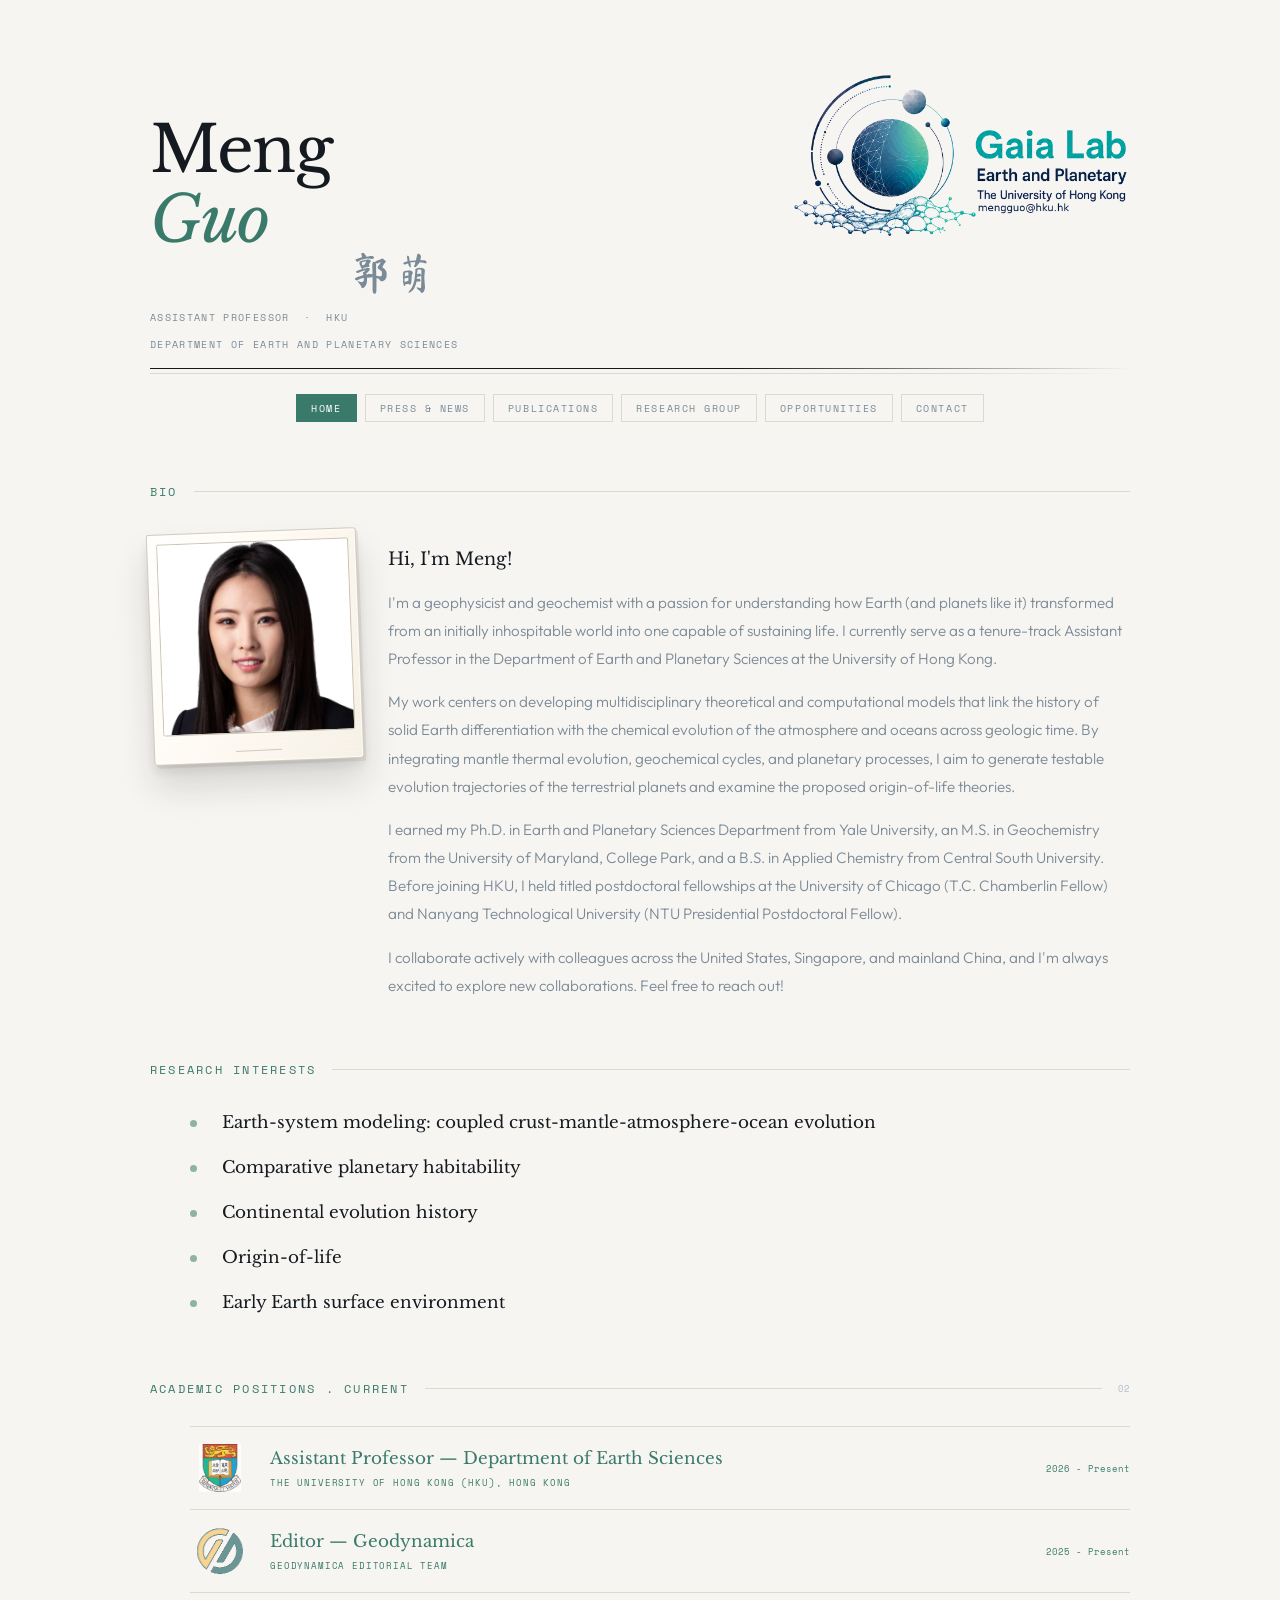
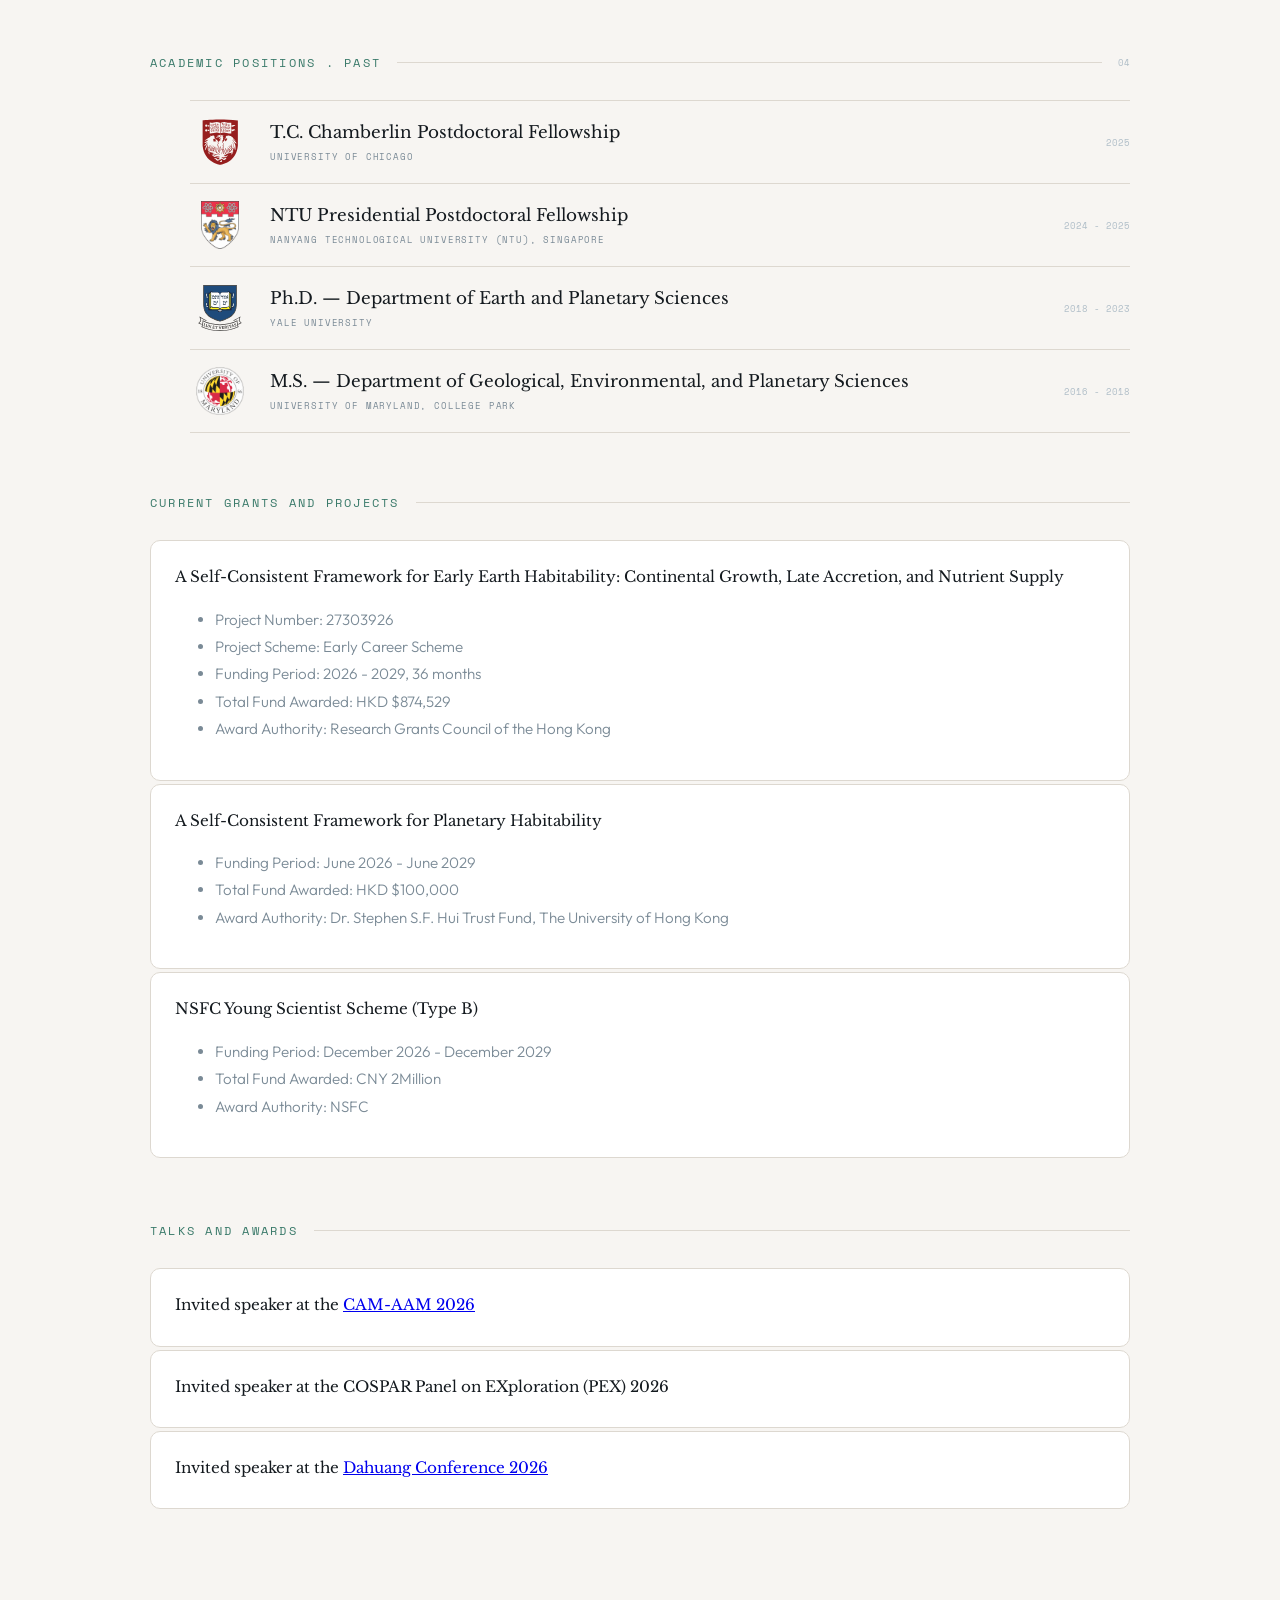
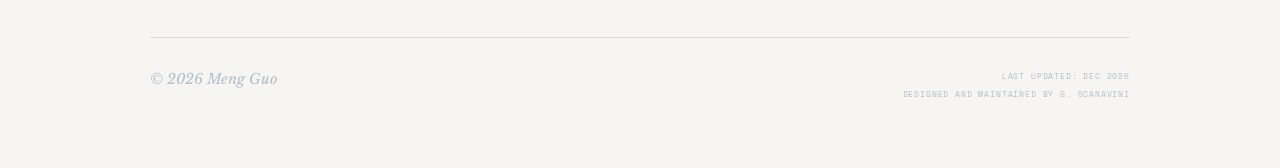
==== commit 6762128d: "(NEW) Added new info on grants and invited talks" ====
--- a/index.html
+++ b/index.html
@@ -207,38 +207,74 @@
 
       </ul>
     </section>
+    <section class="category" style="animation-delay:0.3s">
+      <div class="category-header">
+        <span class="category-label">Current Grants and Projects</span>
+        <div class="category-line"></div>
+      </div>
+      
+      <div class="placeholder-card">
+        <strong>A Self-Consistent Framework for Early Earth Habitability: Continental Growth, Late Accretion, and Nutrient Supply</strong>
+          <ul>
+            <li>Project Number: 27303926</li>
+            <li>Project Scheme: Early Career Scheme</li>
+            <li>Funding Period: 2026 - 2029, 36 months</li>
+            <li>Total Fund Awarded: HKD $874,529</li>
+            <li>Award Authority: Research Grants Council of the Hong Kong</li>
+          </ul>
+      </div>
+      <div style="height: 3px;"></div>
+
+      <div class="placeholder-card">
+        <strong>A Self-Consistent Framework for Planetary Habitability</strong>
+          <ul>
+            <li>Funding Period: June 2026 - June 2029</li>
+            <li>Total Fund Awarded: HKD $100,000</li>
+            <li>Award Authority: Dr. Stephen S.F. Hui Trust Fund, The University of Hong Kong</li>
+          </ul>
+      </div>
+      <div style="height: 3px;"></div>
+
+      <div class="placeholder-card">
+        <strong>NSFC Young Scientist Scheme (Type B)</strong>
+          <ul>
+            <li>Funding Period: December 2026 - December 2029</li>
+            <li>Total Fund Awarded: CNY 2Million</li>
+            <li>Award Authority: NSFC</li>
+          </ul>
+      </div>
+      <div style="height: 3px;"></div>
+
+    </section>
+
     <section class="category" style="animation-delay:0.25s">
       <div class="category-header">
-        <span class="category-label">Invited Talks, Awards, and Grants</span>
-        <div class="category-line"></div>
-      </div>
-      <div class="placeholder-card">
-        <strong>Speaker at Invited Talk</strong><br />
-          I was recently invited to speak at the 
-          <a href='https://mp.weixin.qq.com/s/IMy3ivfhj6KlniYIsyHbow'>Dahuang Conference</a>.<br />
-          I greatly enjoyed its open atmosphere for discussion, 
+        <span class="category-label">Talks and Awards</span>
+        <div class="category-line"></div>
+      </div>
+      <div class="placeholder-card">
+        <strong>Invited speaker at the 
+          <a href='https://aam2026.org/'>CAM-AAM 2026</a></strong>
+          <div style="height: 5px;"></div>
+          <!-- Add small paragraph -->
+      </div>
+      <div style="height: 3px;"></div>
+      <div class="placeholder-card">
+        <strong>Invited speaker at the 
+          <a >COSPAR Panel on EXploration (PEX) 2026</a></strong>
+          <div style="height: 5px;"></div>
+          <!-- Add small paragraph -->
+      </div>
+      <div style="height: 3px;"></div>
+      <div class="placeholder-card">
+        <strong>Invited speaker at the 
+          <a href='https://mp.weixin.qq.com/s/IMy3ivfhj6KlniYIsyHbow'>Dahuang Conference 2026</a></strong>
+          <div style="height: 5px;"></div>
+          <!-- I greatly enjoyed its open atmosphere for discussion, 
           active debates, and well-organized new conference format. 
           It was a valuable opportunity to discuss the early onset of 
           continental growth and its potential consequences for 
-          origin-of-life opportunities on the early Earth.
-      </div>
-    </section>
-    <section class="category" style="animation-delay:0.3s">
-      <div class="category-header">
-        <span class="category-label">Current News Board</span>
-        <div class="category-line"></div>
-      </div>
-      <div class="news-board">
-        <article class="news-card">
-          <span class="news-card-kicker">Updates</span>
-          <h3 class="news-card-title">Coming soon</h3>
-          <p class="news-card-body">Will be posting descriptions of projects, collaborations, conferences, or simply announcements.</p>
-        </article>
-        <article class="news-card">
-          <span class="news-card-kicker">Ideas</span>
-          <h3 class="news-card-title">Coming soon</h3>
-          <p class="news-card-body">Will be posting something worth sharing but not yet a full press item or publication.</p>
-        </article>
+          origin-of-life opportunities on the early Earth. -->
       </div>
     </section>
 
--- a/css/style.css
+++ b/css/style.css
@@ -102,7 +102,6 @@
 body.page-index .article-link { display: grid; grid-template-columns: 1fr auto; align-items: center; gap: 20px; padding: 16px 0; text-decoration: none; color: inherit; transition: padding-left 0.22s ease; }
 body.page-index .article-link:hover { padding-left: 12px; }
 body.page-index .article-link:hover .article-title { color: var(--accent); }
-body.page-index .article-link::after { content: "↗"; font-size: 0.72rem; color: var(--light); transition: color 0.2s, transform 0.2s; }
 body.page-index .article-link:hover::after { color: var(--accent); transform: translate(2px,-2px); }
 body.page-index .article-link.has-logo::after { content: none; }
 /* Logo column */
@@ -126,6 +125,7 @@
       padding: 22px 24px;
       color: var(--mid);
       font-size: 0.95rem;
+      border-radius: 10px;
       line-height: 1.8; }
 body.page-index .placeholder-card strong { font-family: "Libre Baskerville", serif;
       font-weight: 400;
@@ -306,7 +306,6 @@
 body.page-publications .article-link { display: grid; grid-template-columns: 1fr auto; align-items: center; gap: 20px; padding: 16px 0; text-decoration: none; color: inherit; transition: padding-left 0.22s ease; }
 body.page-publications .article-link:hover { padding-left: 12px; }
 body.page-publications .article-link:hover .article-title { color: var(--accent); }
-body.page-publications .article-link::after { content: "↗"; font-size: 0.72rem; color: var(--light); transition: color 0.2s, transform 0.2s; }
 body.page-publications .article-link:hover::after { color: var(--accent); transform: translate(2px,-2px); }
 body.page-publications .article-link.has-journal-thumb { grid-template-columns: 1fr auto; }
 body.page-publications .article-left { display: flex; flex-direction: column; gap: 5px; }
@@ -506,6 +505,7 @@
         linear-gradient(135deg, rgba(58,122,106,0.08), transparent 46%),
         var(--white);
       padding: 28px 30px;
+      border-radius: 10px;
       max-width: 680px; }
 body.page-opportunities .opportunity-kicker { display: inline-block;
       font-family: "Space Mono", monospace;
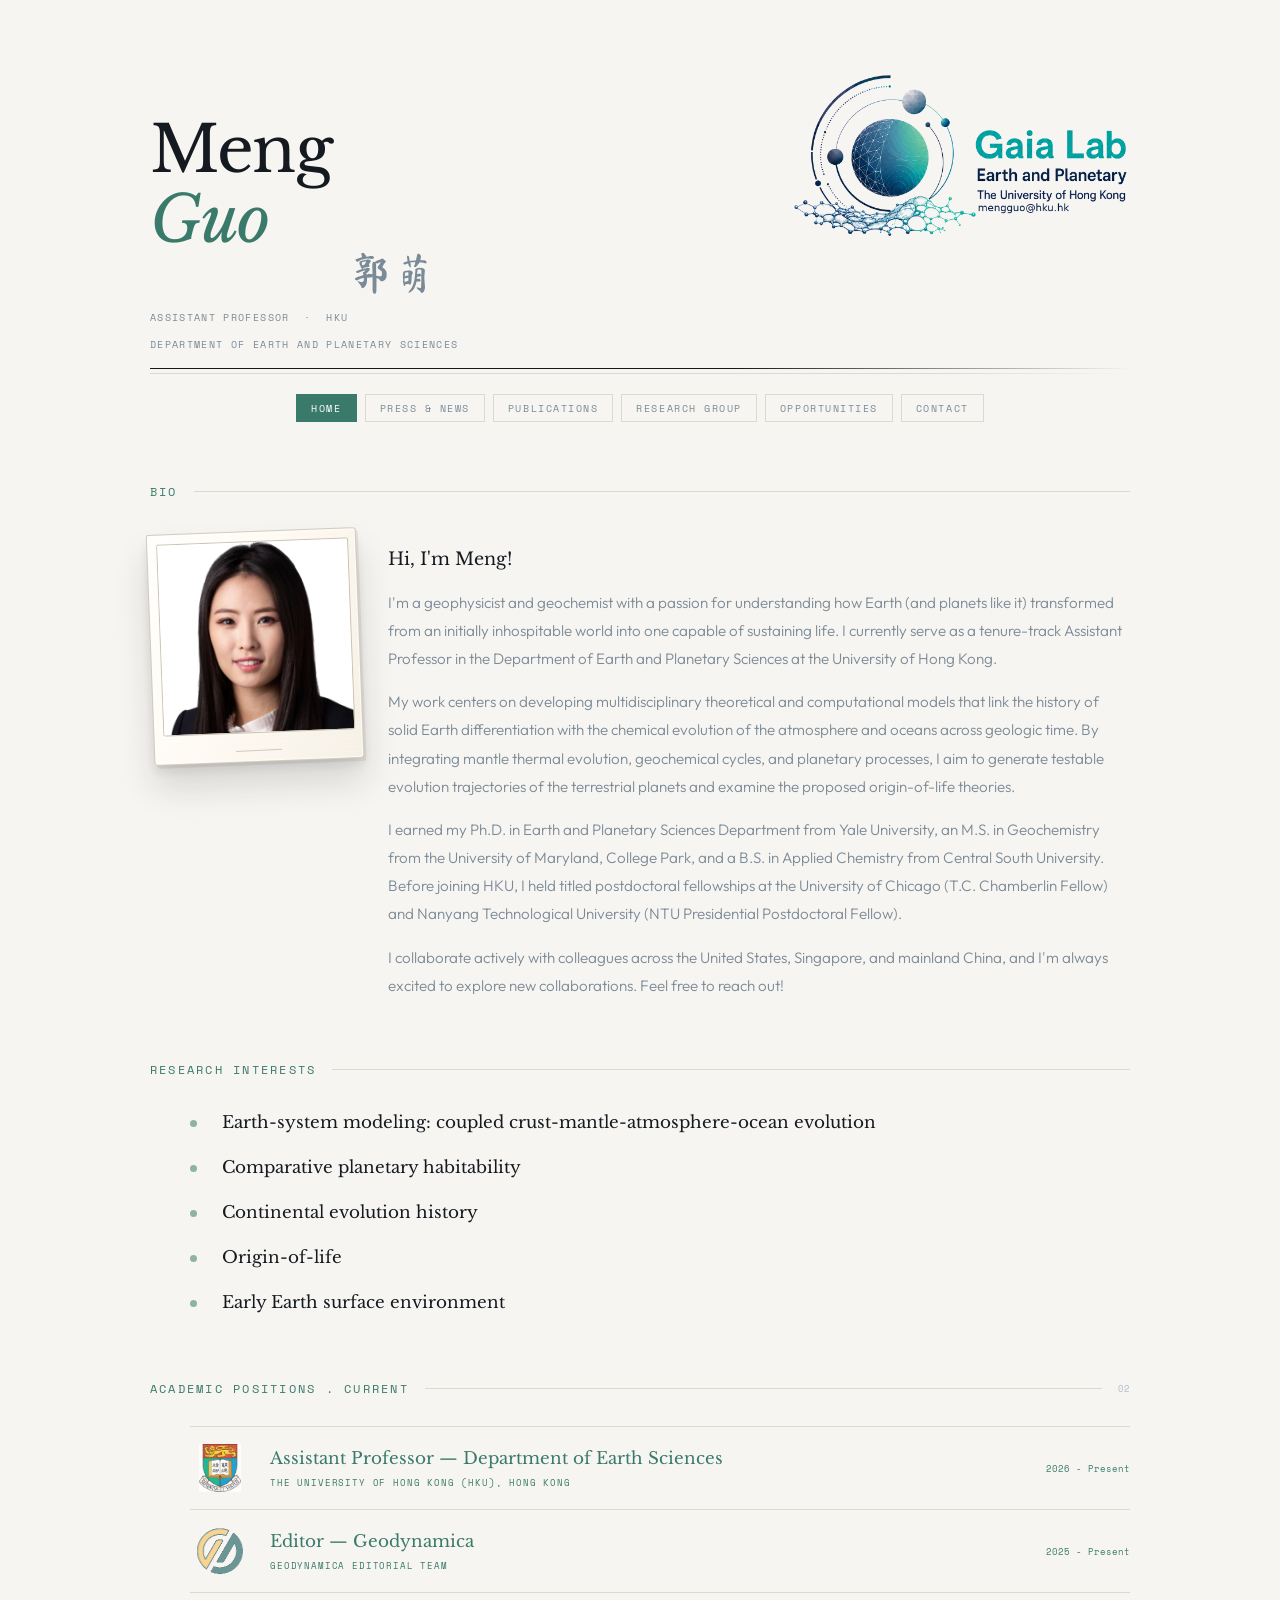
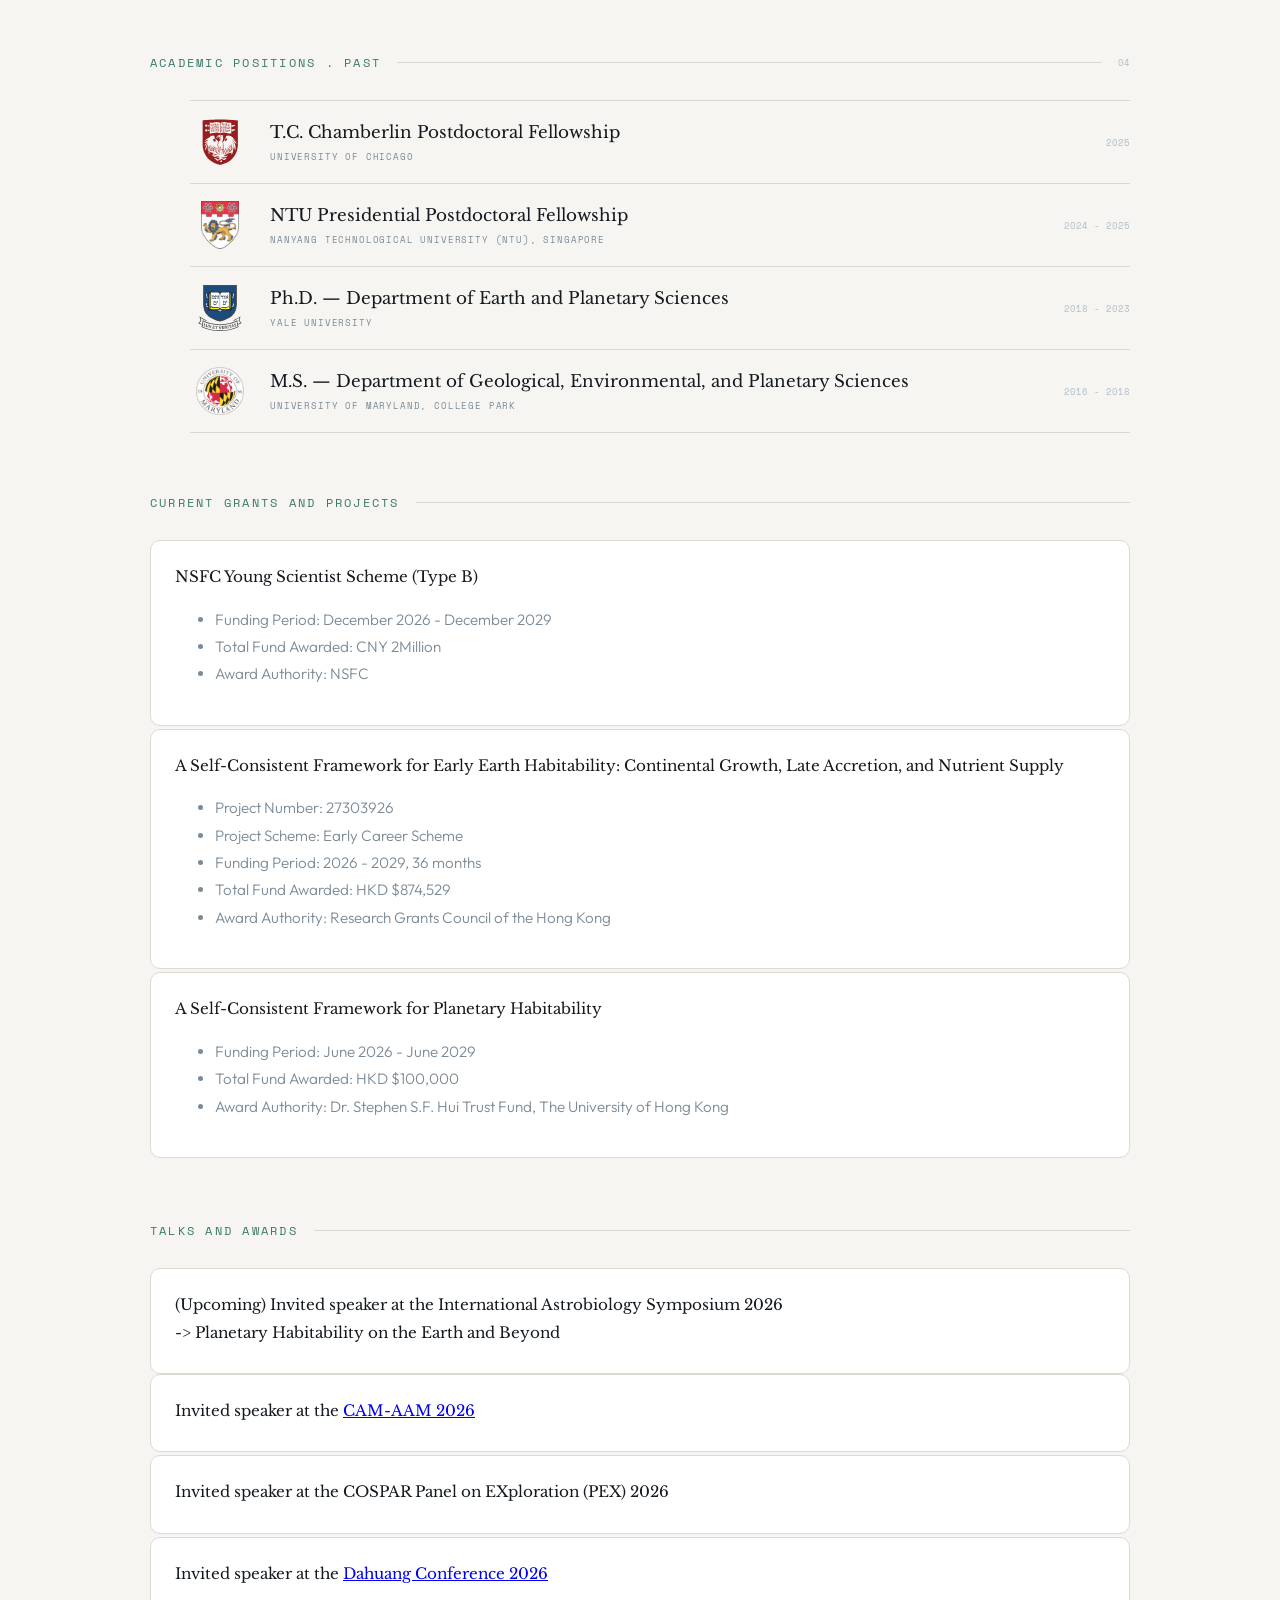
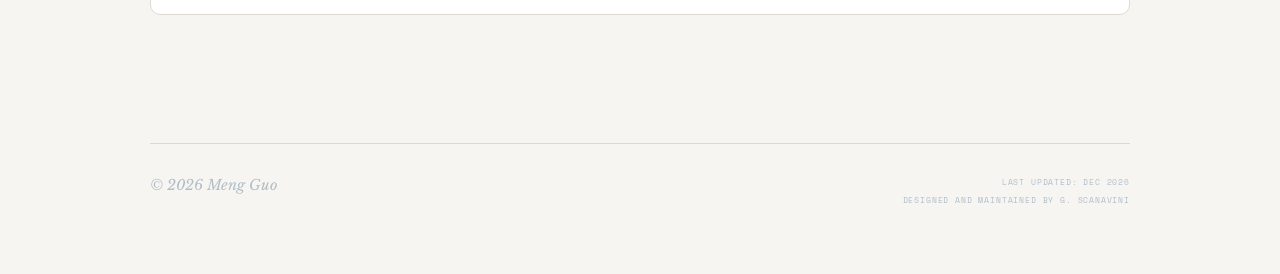
==== commit 6ae11b55: "(NEW) Moved a grant, added an upcoming talk" ====
--- a/index.html
+++ b/index.html
@@ -214,6 +214,16 @@
       </div>
       
       <div class="placeholder-card">
+        <strong>NSFC Young Scientist Scheme (Type B)</strong>
+          <ul>
+            <li>Funding Period: December 2026 - December 2029</li>
+            <li>Total Fund Awarded: CNY 2Million</li>
+            <li>Award Authority: NSFC</li>
+          </ul>
+      </div>
+      <div style="height: 3px;"></div>
+
+      <div class="placeholder-card">
         <strong>A Self-Consistent Framework for Early Earth Habitability: Continental Growth, Late Accretion, and Nutrient Supply</strong>
           <ul>
             <li>Project Number: 27303926</li>
@@ -235,22 +245,18 @@
       </div>
       <div style="height: 3px;"></div>
 
-      <div class="placeholder-card">
-        <strong>NSFC Young Scientist Scheme (Type B)</strong>
-          <ul>
-            <li>Funding Period: December 2026 - December 2029</li>
-            <li>Total Fund Awarded: CNY 2Million</li>
-            <li>Award Authority: NSFC</li>
-          </ul>
-      </div>
-      <div style="height: 3px;"></div>
-
     </section>
 
     <section class="category" style="animation-delay:0.25s">
       <div class="category-header">
         <span class="category-label">Talks and Awards</span>
         <div class="category-line"></div>
+      </div>
+      <div class="placeholder-card">
+        <strong>(Upcoming) Invited speaker at the 
+          <a >International Astrobiology Symposium 2026 </br> -> Planetary Habitability on the Earth and Beyond</a></strong>
+          <div style="height: 5px;"></div>
+          <!-- Add small paragraph -->
       </div>
       <div class="placeholder-card">
         <strong>Invited speaker at the 
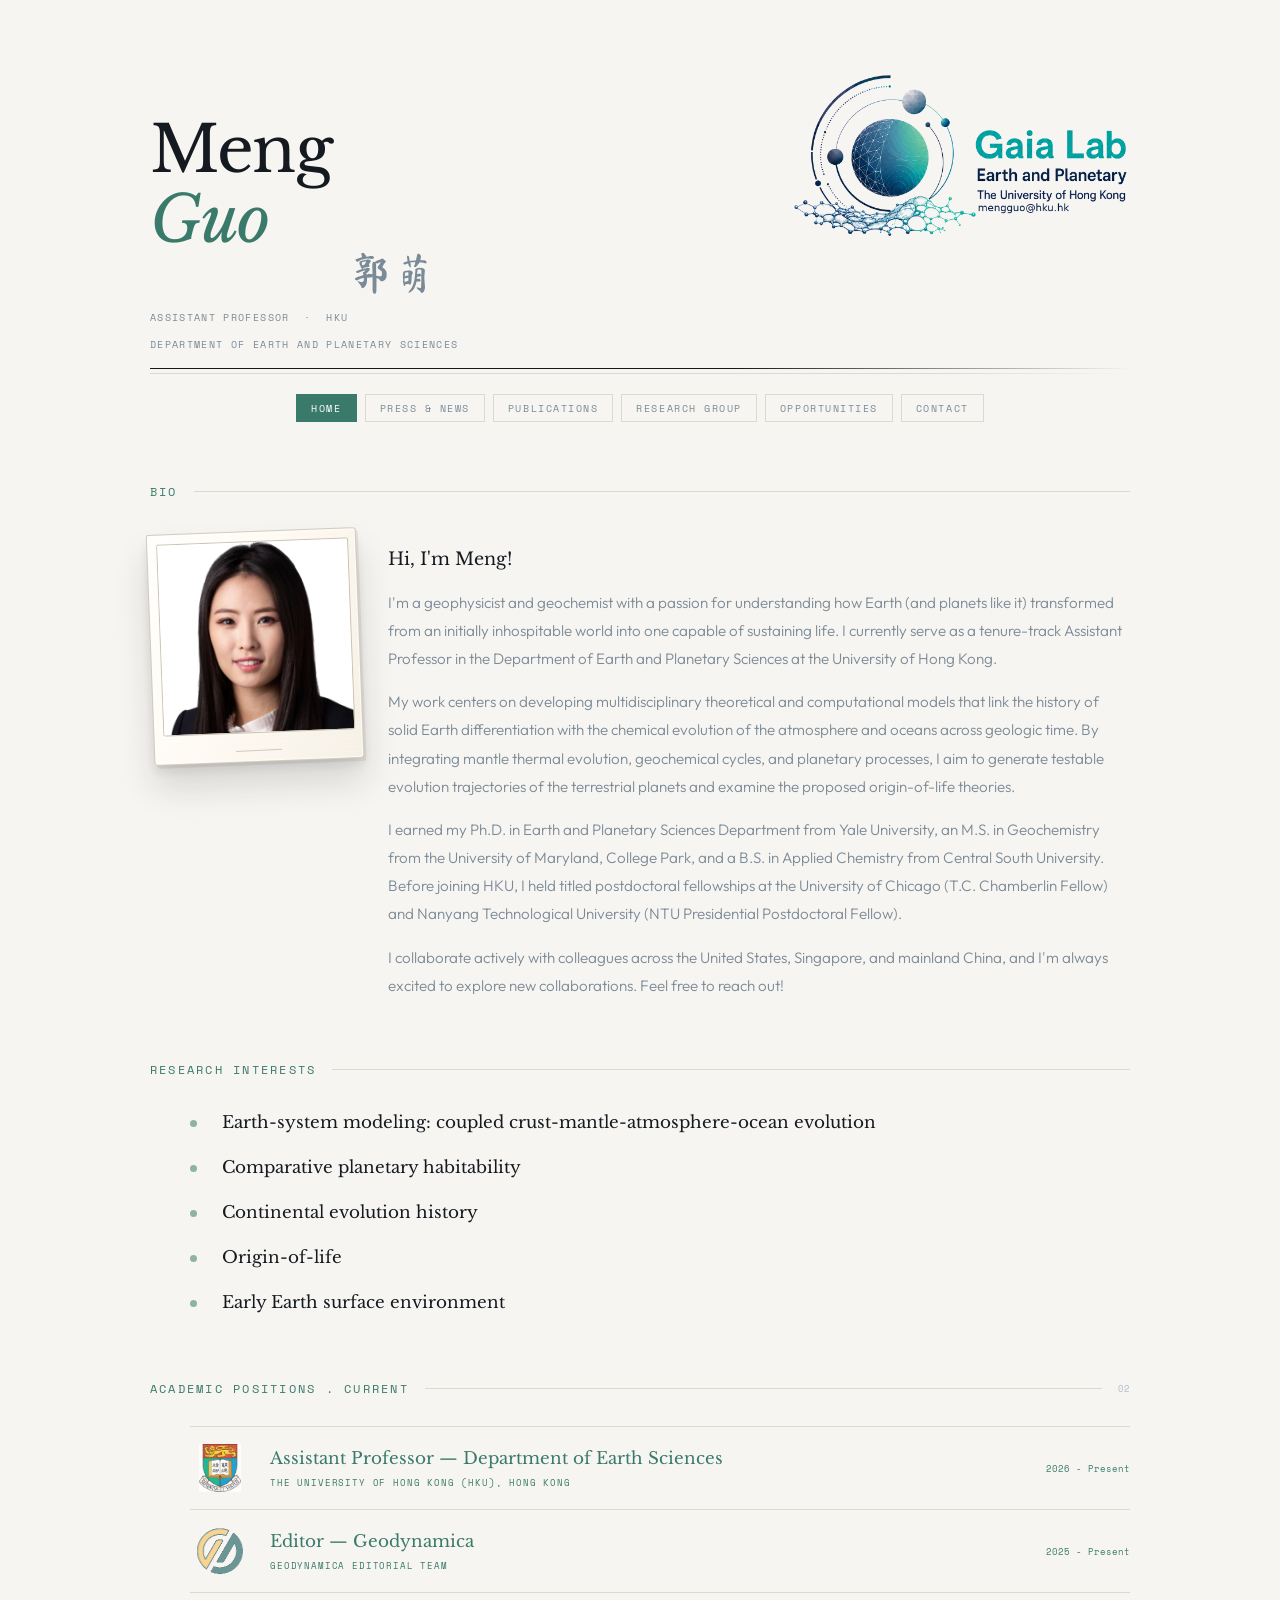
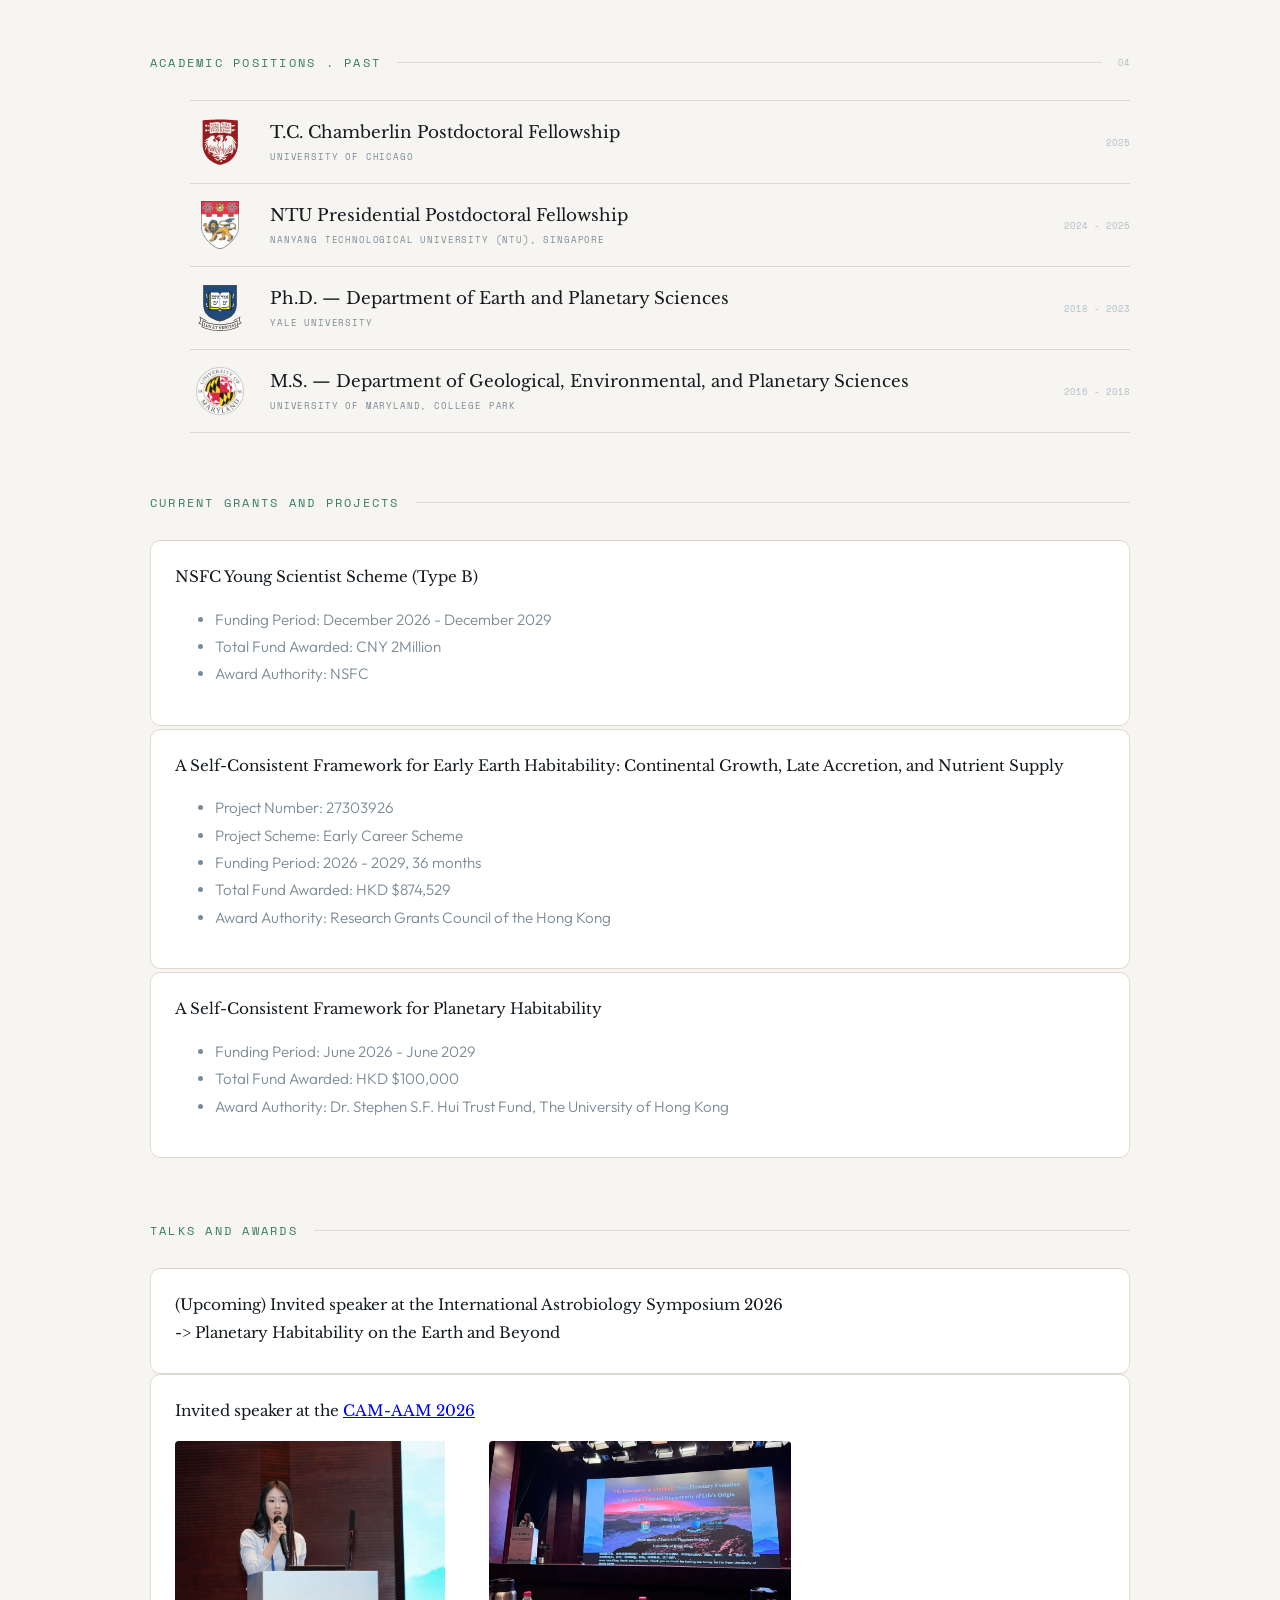
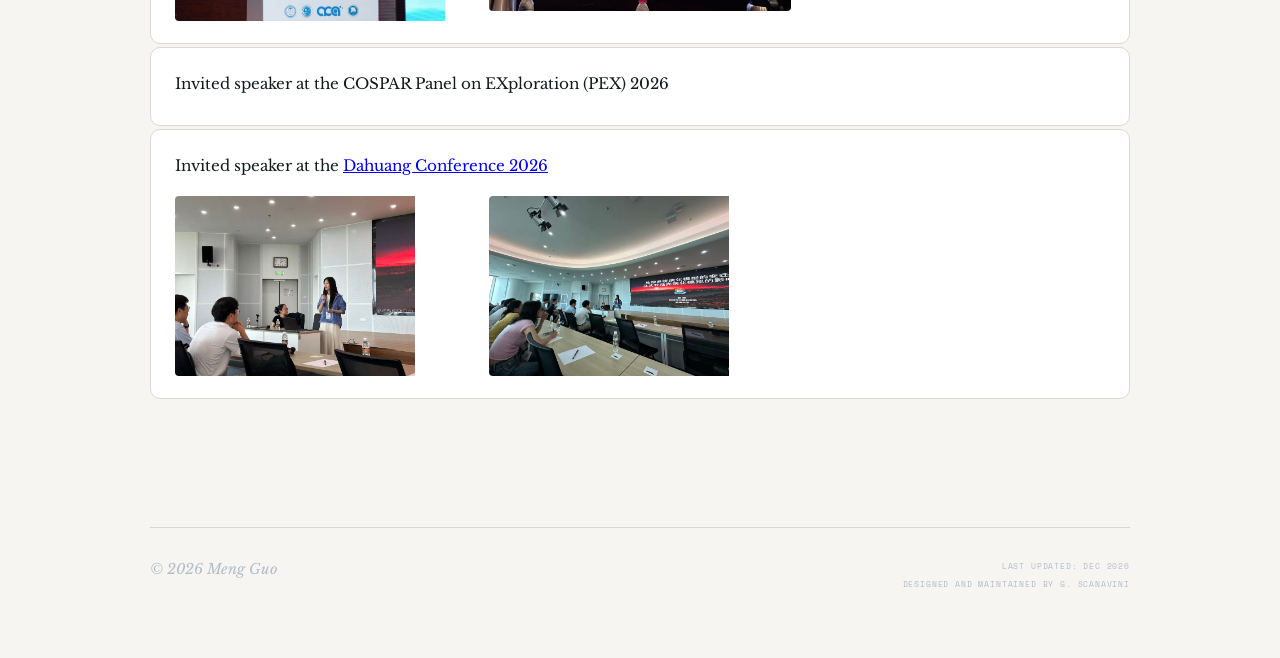
==== commit e7c8dd81: "(NEW) Added 1x3 grid for talks photos and uploaded photos for 2 talks" ====
--- a/index.html
+++ b/index.html
@@ -8,6 +8,36 @@
   <link rel="preconnect" href="https://fonts.gstatic.com" crossorigin />
   <link href="https://fonts.googleapis.com/css2?family=Libre+Baskerville:ital,wght@0,400;0,700;1,400&family=Ma+Shan+Zheng&family=Outfit:wght@200;300;400&family=Space+Mono:wght@400&display=swap" rel="stylesheet" />
   <link rel="stylesheet" href="css/style.css" />
+  <style>
+    /* Optional photos for Talks and Awards only */
+    #talks-and-awards .talk-photos {
+      display: grid;
+      grid-template-columns: repeat(3, minmax(0, 1fr));
+      gap: clamp(6px, 1.4vw, 12px);
+      align-items: start;
+      width: 100%;
+      margin-top: 12px;
+    }
+
+    #talks-and-awards .talk-photos[hidden],
+    #talks-and-awards .talk-photos img[hidden] {
+      display: none !important;
+    }
+
+    #talks-and-awards .talk-photos img {
+      display: block;
+      box-sizing: border-box;
+      width: 100%;
+      max-width: 100%;
+      min-width: 0;
+      height: auto;
+      max-height: 180px;
+      margin: 0;
+      border-radius: 4px;
+      object-fit: contain;
+      object-position: left top;
+    }
+  </style>
 </head>
 <body class="page-index">
 
@@ -247,22 +277,36 @@
 
     </section>
 
-    <section class="category" style="animation-delay:0.25s">
+    <section id="talks-and-awards" class="category" style="animation-delay:0.25s">
       <div class="category-header">
         <span class="category-label">Talks and Awards</span>
         <div class="category-line"></div>
       </div>
+      <!--
+        Optional photos: each talk can display zero to three images in one row
+        Put images in assets/ and match the src filenames below, or edit the paths
+        Missing images stay hidden and a row with no available images takes no space
+        For a new entry, copy a card and change its text, image paths and alt descriptions
+        Keep the hidden attributes so unavailable images never show broken placeholders
+      -->
       <div class="placeholder-card">
         <strong>(Upcoming) Invited speaker at the 
           <a >International Astrobiology Symposium 2026 </br> -> Planetary Habitability on the Earth and Beyond</a></strong>
           <div style="height: 5px;"></div>
           <!-- Add small paragraph -->
+          <div class="talk-photos" hidden>
+            <img src="assets/astrobiology-2026-1.jpg" alt="International Astrobiology Symposium 2026, photo 1" decoding="async" hidden />
+          </div>
       </div>
       <div class="placeholder-card">
         <strong>Invited speaker at the 
           <a href='https://aam2026.org/'>CAM-AAM 2026</a></strong>
           <div style="height: 5px;"></div>
           <!-- Add small paragraph -->
+          <div class="talk-photos" hidden>
+            <img src="assets/cam-1.jpg" alt="CAM-AAM 2026, photo 1" decoding="async" hidden />
+            <img src="assets/cam-2.jpg" alt="CAM-AAM 2026, photo 2" decoding="async" hidden />
+          </div>
       </div>
       <div style="height: 3px;"></div>
       <div class="placeholder-card">
@@ -270,6 +314,8 @@
           <a >COSPAR Panel on EXploration (PEX) 2026</a></strong>
           <div style="height: 5px;"></div>
           <!-- Add small paragraph -->
+          <div class="talk-photos" hidden>
+            <img src="assets/cospar-pex-2026-1.jpg" alt="COSPAR Panel on EXploration 2026, photo 1" decoding="async" hidden />          </div>
       </div>
       <div style="height: 3px;"></div>
       <div class="placeholder-card">
@@ -281,6 +327,10 @@
           It was a valuable opportunity to discuss the early onset of 
           continental growth and its potential consequences for 
           origin-of-life opportunities on the early Earth. -->
+          <div class="talk-photos" hidden>
+            <img src="assets/dahuang-1.jpg" alt="Dahuang Conference 2026, photo 1" decoding="async" hidden />
+            <img src="assets/dahuang-2.jpg" alt="Dahuang Conference 2026, photo 2" decoding="async" hidden />
+          </div>
       </div>
     </section>
 
@@ -299,5 +349,39 @@
     const months = ['Jan','Feb','Mar','Apr','May','Jun','Jul','Aug','Sep','Oct','Nov','Dec'];
     document.getElementById('footer-year').textContent = 'Last updated: ' + months[new Date().getMonth()] + ' ' + new Date().getFullYear();
   </script>
+  <script>
+    // Reveal only successfully loaded photos and keep empty rows collapsed
+    (() => {
+      document.querySelectorAll('#talks-and-awards .talk-photos').forEach((gallery) => {
+        const photos = Array.from(gallery.querySelectorAll('img')).slice(0, 3);
+
+        photos.forEach((photo) => {
+          const showPhoto = () => {
+            if (photo.naturalWidth > 0) {
+              photo.hidden = false;
+              gallery.hidden = false;
+            }
+          };
+
+          const hidePhoto = () => {
+            photo.hidden = true;
+            gallery.hidden = !photos.some((image) => !image.hidden);
+          };
+
+          photo.addEventListener('load', showPhoto);
+          photo.addEventListener('error', hidePhoto);
+
+          // Handle cached images and requests completed before this script ran
+          if (photo.complete) {
+            if (photo.naturalWidth > 0) {
+              showPhoto();
+            } else {
+              hidePhoto();
+            }
+          }
+        });
+      });
+    })();
+  </script>
 </body>
 </html>
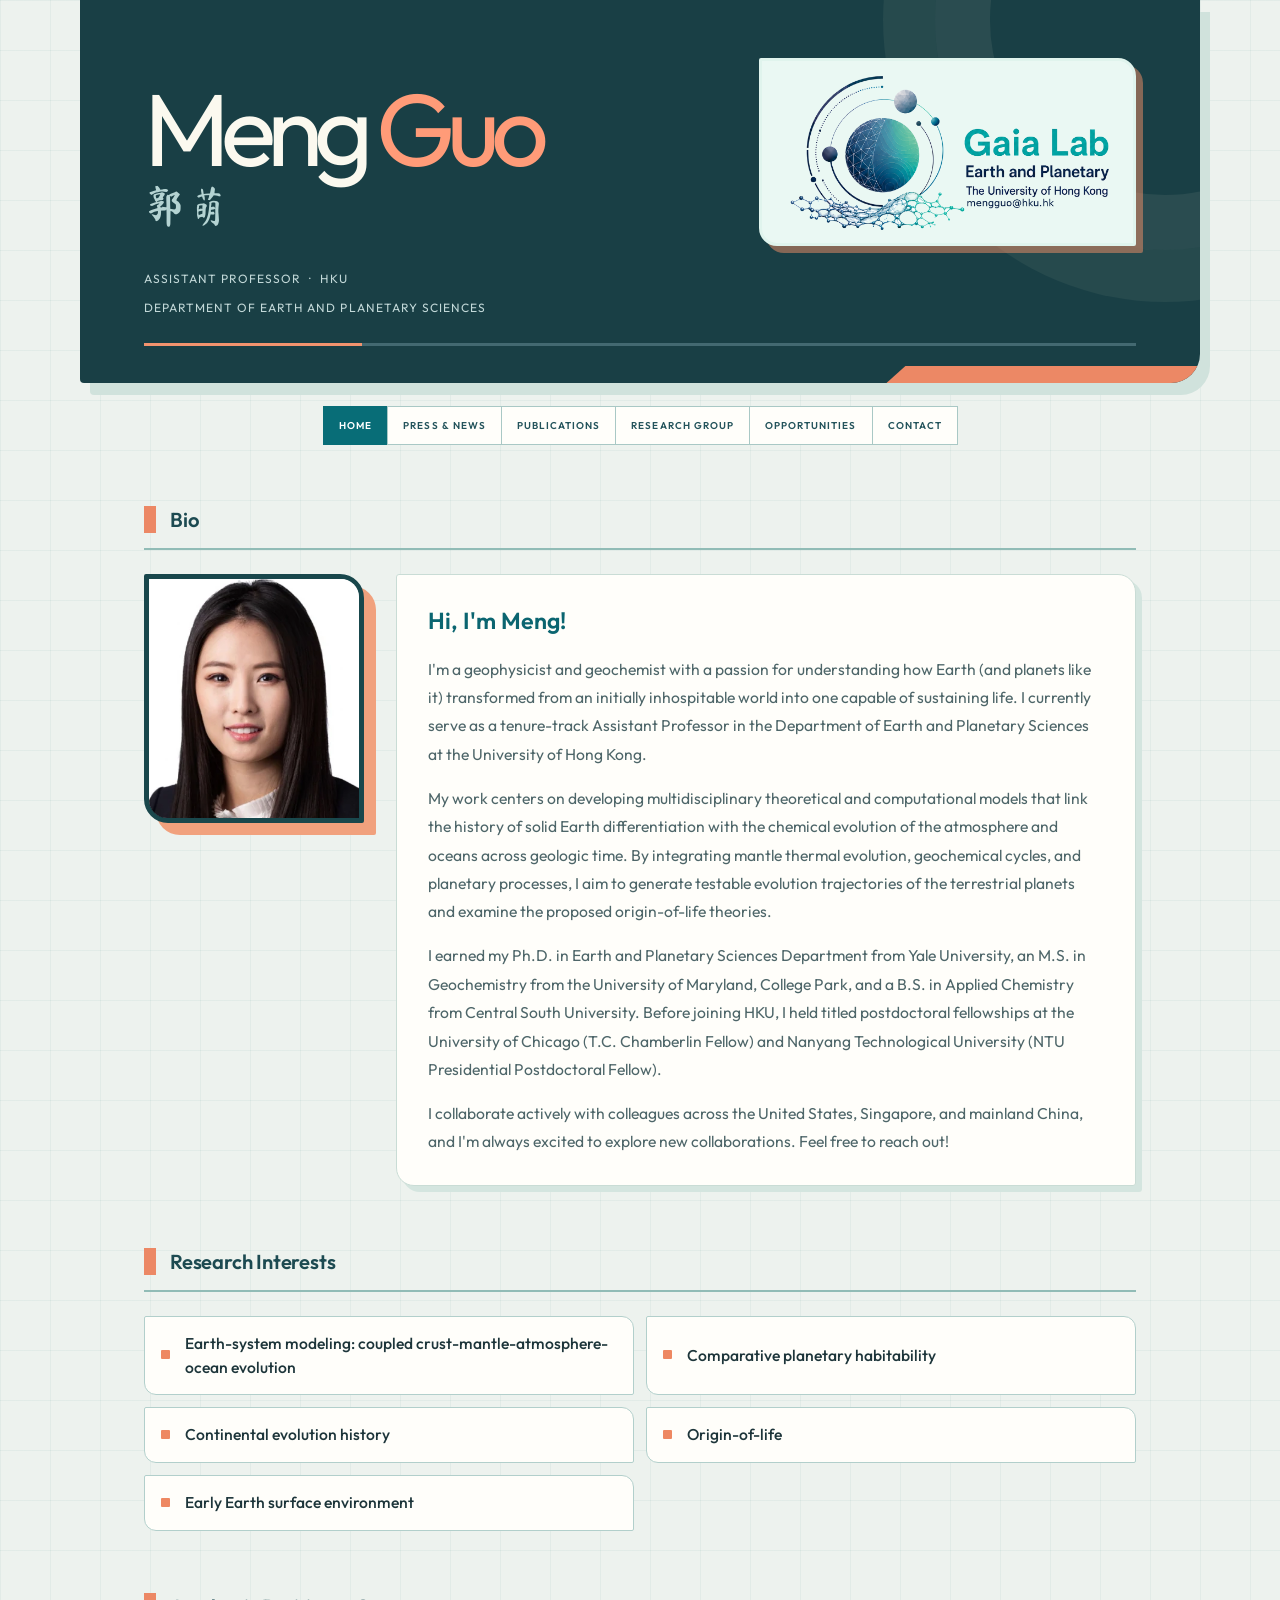
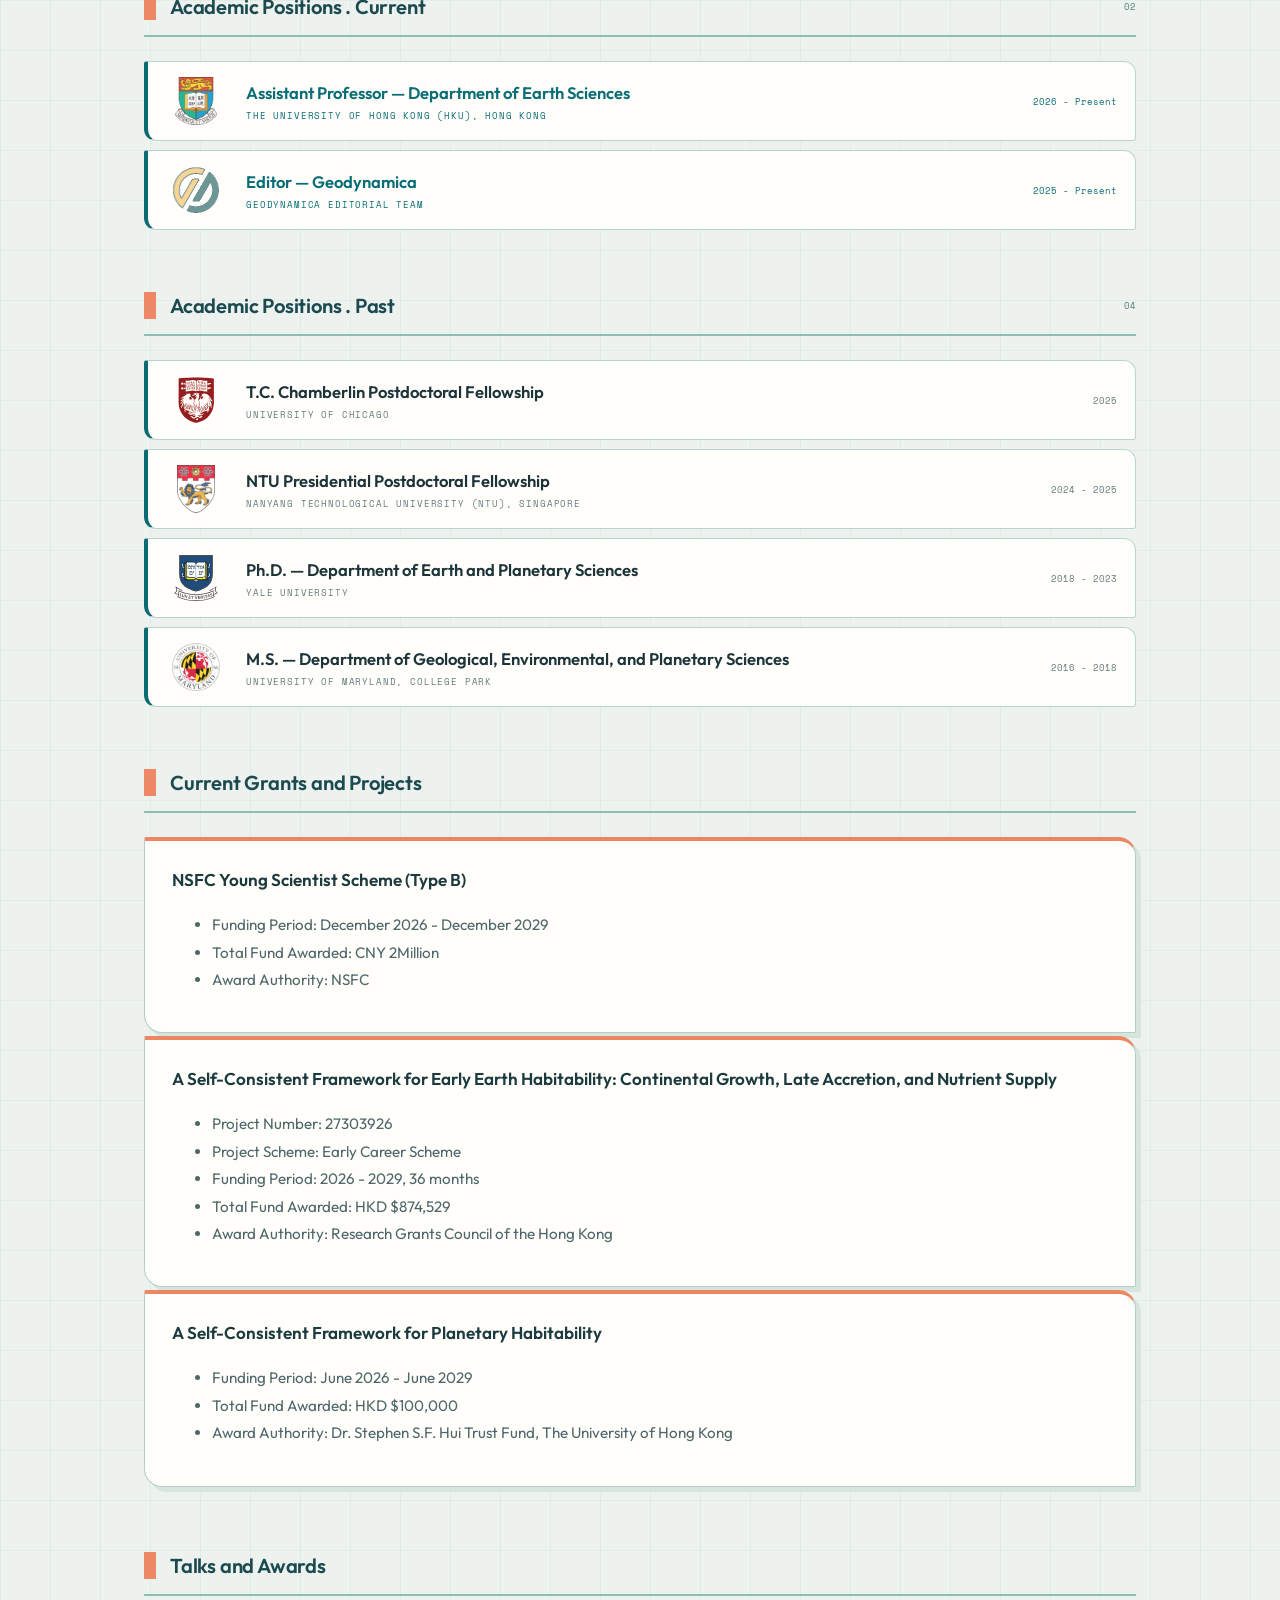
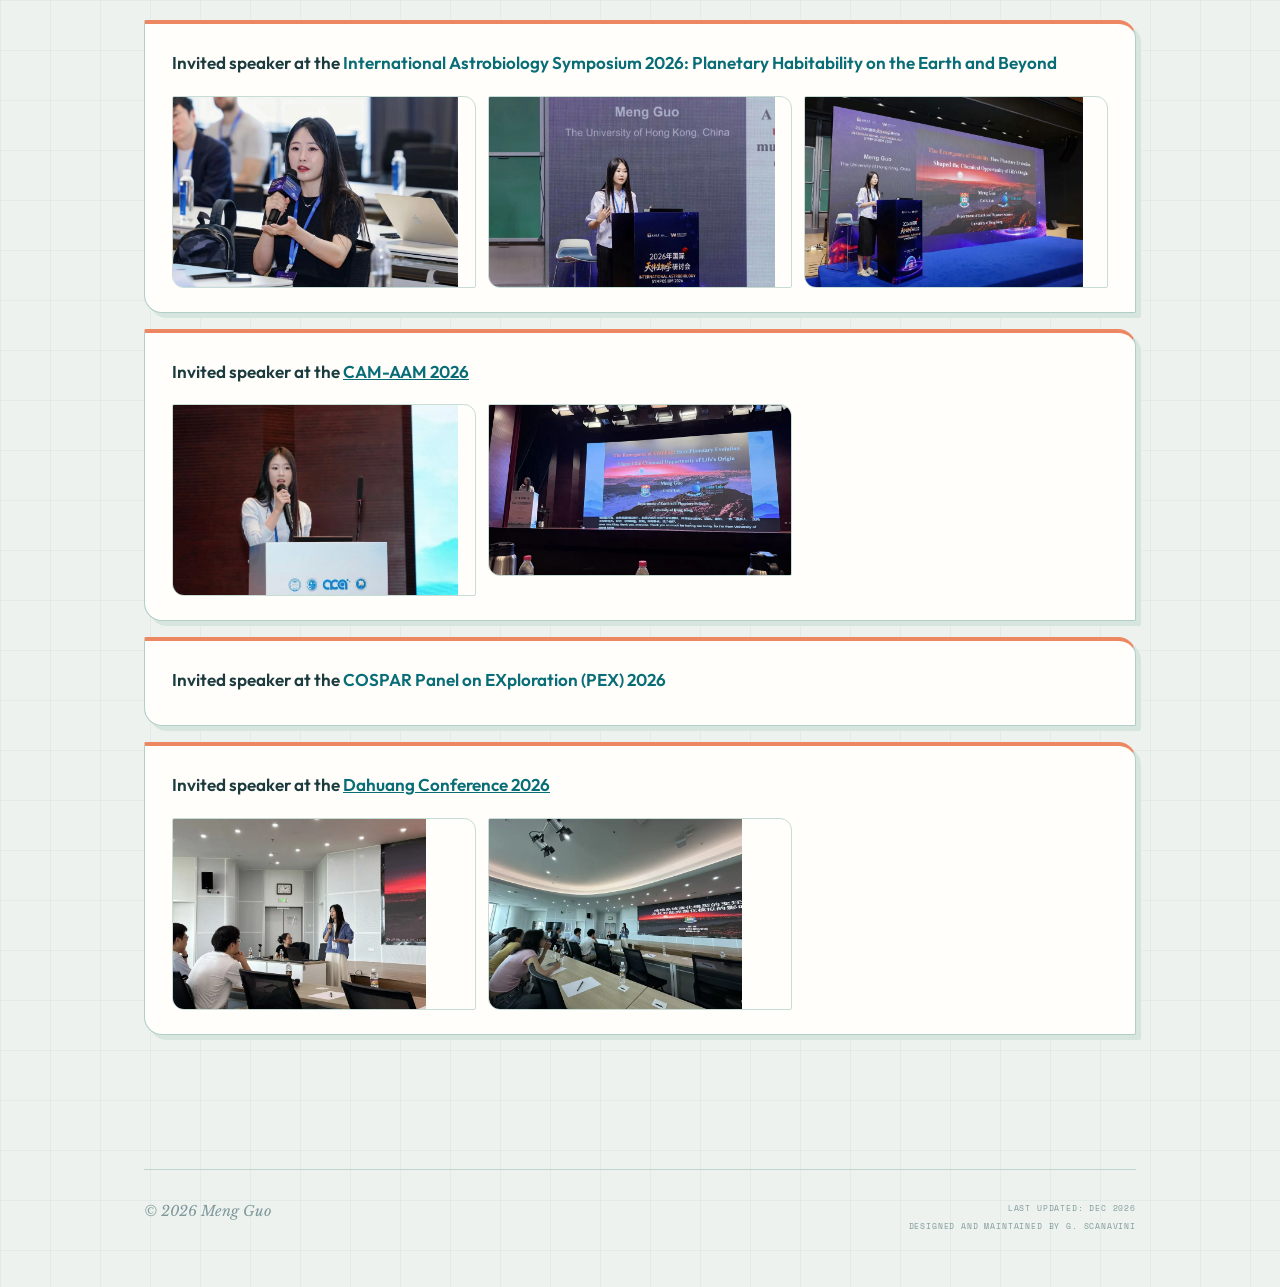
==== commit 64d4a8fa: "(NEW) Moved name, added conference pics, reimagined style" ====
--- a/index.html
+++ b/index.html
@@ -38,15 +38,17 @@
       object-position: left top;
     }
   </style>
+  <meta name="theme-color" content="#086d77" />
+  <link rel="stylesheet" href="css/theme.css" />
 </head>
 <body class="page-index">
 
   <header>
     <div class="header-top">
-      <div style="display:flex; align-items:baseline; flex-wrap:wrap; gap:0;">
-        <h1 class="site-name">Meng <span>Guo</span></h1>
-        <span class="site-name-zh">郭萌</span>
-      </div>
+      <div class="header-name-block">
+          <h1 class="site-name">Meng <span>Guo</span></h1>
+          <span class="site-name-zh" lang="zh">郭萌</span>
+        </div>
       <div class="header-image-wrap">
         <img class="header-image" src="assets/logo_B_transparent.webp" alt="" aria-hidden="true" />
       </div>
@@ -290,22 +292,25 @@
         Keep the hidden attributes so unavailable images never show broken placeholders
       -->
       <div class="placeholder-card">
-        <strong>(Upcoming) Invited speaker at the 
-          <a >International Astrobiology Symposium 2026 </br> -> Planetary Habitability on the Earth and Beyond</a></strong>
+        <strong>Invited speaker at the 
+          <a >International Astrobiology Symposium 2026: Planetary Habitability on the Earth and Beyond</a></strong>
           <div style="height: 5px;"></div>
           <!-- Add small paragraph -->
           <div class="talk-photos" hidden>
-            <img src="assets/astrobiology-2026-1.jpg" alt="International Astrobiology Symposium 2026, photo 1" decoding="async" hidden />
+            <img src="assets/int_astro_symp2026-1.webp" alt="International Astrobiology Symposium 2026, photo 1" decoding="async" hidden />
+            <img src="assets/int_astro_symp2026-2.webp" alt="International Astrobiology Symposium 2026, photo 2" decoding="async" hidden />
+            <img src="assets/int_astro_symp2026-3.webp" alt="International Astrobiology Symposium 2026, photo 3" decoding="async" hidden />
           </div>
       </div>
+      <div style="height: 3px;"></div>
       <div class="placeholder-card">
         <strong>Invited speaker at the 
           <a href='https://aam2026.org/'>CAM-AAM 2026</a></strong>
           <div style="height: 5px;"></div>
           <!-- Add small paragraph -->
           <div class="talk-photos" hidden>
-            <img src="assets/cam-1.jpg" alt="CAM-AAM 2026, photo 1" decoding="async" hidden />
-            <img src="assets/cam-2.jpg" alt="CAM-AAM 2026, photo 2" decoding="async" hidden />
+            <img src="assets/cam-1.webp" alt="CAM-AAM 2026, photo 1" decoding="async" hidden />
+            <img src="assets/cam-2.webp" alt="CAM-AAM 2026, photo 2" decoding="async" hidden />
           </div>
       </div>
       <div style="height: 3px;"></div>
@@ -328,8 +333,8 @@
           continental growth and its potential consequences for 
           origin-of-life opportunities on the early Earth. -->
           <div class="talk-photos" hidden>
-            <img src="assets/dahuang-1.jpg" alt="Dahuang Conference 2026, photo 1" decoding="async" hidden />
-            <img src="assets/dahuang-2.jpg" alt="Dahuang Conference 2026, photo 2" decoding="async" hidden />
+            <img src="assets/dahuang-1.webp" alt="Dahuang Conference 2026, photo 1" decoding="async" hidden />
+            <img src="assets/dahuang-2.webp" alt="Dahuang Conference 2026, photo 2" decoding="async" hidden />
           </div>
       </div>
     </section>
--- a/css/theme.css
+++ b/css/theme.css
@@ -0,0 +1,294 @@
+/* TECTONIC GRID
+   Bold contemporary academic identity with blueprint teal and clay orange
+*/
+:root {
+  --black: #1d353a;
+  --mid: #4f676b;
+  --light: #7f999b;
+  --bg: #edf2ee;
+  --white: #fffefa;
+  --accent: #086d77;
+  --rule: #bed4d1;
+}
+*, *::before, *::after { box-sizing: border-box; }
+body[class^="page-"] {
+  margin: 0;
+  background-color: #edf2ee;
+  background-image: linear-gradient(rgba(36,110,111,.055) 1px,transparent 1px), linear-gradient(90deg,rgba(36,110,111,.055) 1px,transparent 1px);
+  background-size: 50px 50px;
+  font-weight: 400;
+  color: var(--black);
+}
+body[class^="page-"] h1,
+body[class^="page-"] h2,
+body[class^="page-"] h3 { margin-top: 0; }
+body[class^="page-"] .article-list,
+body[class^="page-"] .interests-list { margin: 0; padding: 0; }
+body[class^="page-"] header {
+  max-width: 1120px;
+  padding: 58px 64px 33px;
+  position: relative;
+  overflow: hidden;
+  background: #193f45;
+  border-radius: 0 0 29px 4px;
+  box-shadow: 10px 12px 0 #d0e2dc;
+}
+body[class^="page-"] header::before {
+  content: "";
+  position: absolute;
+  width: 460px;
+  height: 460px;
+  border-radius: 50%;
+  top: -210px;
+  right: -195px;
+  border: 55px solid rgba(249,242,214,.075);
+  box-shadow: 0 0 0 52px rgba(246,240,216,.055);
+}
+body[class^="page-"] header::after {
+  content: "";
+  position: absolute;
+  bottom: 0;
+  right: 0;
+  height: 17px;
+  width: 28%;
+  background: #ec8865;
+  clip-path: polygon(19px 0, 100% 0,100% 100%,0 100%);
+}
+body[class^="page-"] .header-top { align-items: center; margin-bottom: 25px; position: relative; z-index: 1; }
+body[class^="page-"] .site-name {
+  font-family: "Outfit", Arial,sans-serif;
+  font-size: clamp(4.3rem, 8vw, 7rem);
+  font-weight: 400;
+  letter-spacing: -0.087em;
+  line-height: 1;
+  color: #fbf9ef;
+}
+body[class^="page-"] .site-name span { color: #ff9b78; font-family: "Outfit",sans-serif; font-weight: 400; font-style: normal; }
+body[class^="page-"] .site-name-zh { color: #b4d3d2; }
+body[class^="page-"] .header-image-wrap {
+  display: flex;
+  align-items: center;
+  justify-content: center;
+  align-self: center;
+  flex: 0 0 auto;
+  width: clamp(220px, 38%, 390px);
+  height: auto;
+  aspect-ratio: 2 / 1;
+  margin-right: 0;
+  border: 3px solid #e0f4ed;
+  border-radius: 2px 18px 2px 18px;
+  background: #eaf8f3;
+  padding: 12px;
+  box-shadow: 7px 7px 0 rgba(241,143,105,.5);
+  filter: none;
+}
+body[class^="page-"] .header-image {
+  width: 100%;
+  height: 100%;
+  object-fit: contain;
+  object-position: center center;
+}
+@media (max-width: 640px) {
+  body[class^="page-"] .header-image-wrap { display: none; }
+}
+body[class^="page-"] .header-role {
+  position: relative;
+  z-index: 1;
+  font-family: "Outfit",sans-serif;
+  font-size: .75rem;
+  color: #c2d8d8;
+  font-weight: 400;
+  line-height: 1.4;
+  letter-spacing: .085em;
+  margin-bottom: 10px;
+}
+body[class^="page-"] .header-rule { margin-top: 26px; height: 3px; background: linear-gradient(90deg,#f2936e 0 22%,#436971 22% 100%); }
+body[class^="page-"] .header-rule-thin { display: none; }
+body[class^="page-"] .site-nav {
+  max-width: 1120px;
+  margin: 23px auto 0;
+  justify-content: flex-start;
+  gap: 0;
+  padding: 0 64px;
+}
+body[class^="page-"] .site-nav-link {
+  background: #fffefa;
+  border: 1px solid #a9c8c5;
+  margin: 0 -1px -1px 0;
+  padding: 12px 15px;
+  font-family: "Outfit",sans-serif;
+  text-transform: uppercase;
+  font-size: .62rem;
+  color: #23535b;
+  letter-spacing: .105em;
+  font-weight: 600;
+}
+body[class^="page-"] .site-nav-link:hover { background: #d7e9e6; color: #0c4951; border-color: #8bb4b4; }
+body[class^="page-"] .site-nav-link.active { background: #086d77; border-color: #086d77; color: white; }
+body[class^="page-"] main { max-width: 1120px; padding: 0 64px 110px; }
+body[class^="page-"] .category { margin-top: 62px; }
+body[class^="page-"] .category-header { margin-bottom: 24px; gap: 14px; border-bottom: 2px solid #91bcb6; padding: 0 0 15px; }
+body[class^="page-"] .category-header::before {
+  content: "";
+  display: block;
+  background: #ec8865;
+  width: 12px;
+  height: 27px;
+  flex-shrink: 0;
+}
+body[class^="page-"] .category-label {
+  font-family: "Outfit",sans-serif;
+  font-size: clamp(1rem,2vw,1.26rem);
+  font-weight: 600;
+  color: #1c4a51;
+  letter-spacing: -.01em;
+  text-transform: none;
+  white-space: normal;
+}
+body[class^="page-"] .category-line { display: none; }
+body[class^="page-"] .category-count { color: #597e7c; margin-left: auto; }
+body.page-index .about-grid { grid-template-columns: 220px minmax(0,1fr); gap: 32px; }
+body.page-index .profile-frame {
+  width: 220px;
+  padding: 0;
+  background: white;
+  border: 5px solid #19474c;
+  border-radius: 2px 24px 2px 24px;
+  transform: none;
+  box-shadow: 12px 12px 0 #f1a17d;
+}
+body.page-index .profile-frame::after { display: none; }
+body.page-index .profile-frame img { aspect-ratio: 1/1.14; border-radius: 0 18px 0 18px; border: 0; filter: saturate(.95); }
+body.page-index .about-bio {
+  border: 1px solid #c9dcd5;
+  border-radius: 3px 18px 3px 18px;
+  background: #fffefa;
+  padding: 29px 31px;
+  box-shadow: 6px 6px 0 #d4e5df;
+}
+body.page-index .about-bio h3 { font-family: "Outfit",sans-serif; color: #0b6570; font-size: 1.45rem; font-weight: 600; margin-bottom: 14px; }
+body.page-index .about-bio p { color: #4e6669; font-size: .98rem; line-height: 1.81; font-weight: 400; }
+body.page-index .interests-list { grid-template-columns: repeat(2,minmax(0,1fr)); gap: 12px; }
+body.page-index .interest-item {
+  border: 1px solid #b2cfcb;
+  background: #fffefa;
+  border-radius: 2px 12px 2px 12px;
+  grid-template-columns: 11px 1fr;
+  align-items: center;
+  gap: 13px;
+  padding: 15px 16px;
+}
+body.page-index .interest-dot { width: 9px; height: 9px; border-radius: 1px; background: #ee8862; opacity: 1; }
+body.page-index .interest-text { font-family: "Outfit",sans-serif; font-size: .98rem; font-weight: 500; line-height: 1.52; }
+body.page-index .article-list { display: flex; flex-direction: column; gap: 9px; }
+body.page-index .article-item,
+body.page-index .article-item:first-child { background: #fffefa; border: 1px solid #b9d4cf; border-left: 4px solid #0c6a74; border-radius: 3px 12px 3px 12px; }
+body.page-index .article-link { padding: 14px 18px; }
+body.page-index .article-link:hover { padding-left: 24px; background: #f4fbf9; }
+body.page-index .article-title { font-family: "Outfit",sans-serif; font-weight: 600; font-size: 1.04rem; }
+body.page-index .article-pub,
+body.page-index .article-date { color: #637b7d; }
+body.page-index .placeholder-card {
+  background: #fffefa;
+  border: 1px solid #b3cec9;
+  border-top: 4px solid #ed8761;
+  border-radius: 2px 18px 2px 18px;
+  padding: 24px 27px;
+  box-shadow: 5px 5px 0 #d7e5df;
+}
+body.page-index .placeholder-card strong { font-family: "Outfit",sans-serif; font-size: 1.07rem; font-weight: 600; color: #1c3b3f; }
+body.page-index .placeholder-card a { color: #086d77; }
+body.page-index #talks-and-awards .placeholder-card { margin-bottom: 16px; }
+body.page-index #talks-and-awards > div[style*="height"] { display:none; }
+body.page-index #talks-and-awards .talk-photos img { border-radius: 2px 12px 2px 12px; border: 1px solid #c7dcd4; max-height: 192px; }
+body.page-index .news-card { background: #fffefa; border: 1px solid #bbd3ce; border-top: 4px solid #ed8761; border-radius: 3px 16px 3px 16px; }
+body.page-press .article-item { border: 2px solid #a4c6c0; border-radius: 2px 15px 2px 15px; box-shadow: 5px 5px 0 #d3e2db; background: #fffefa; }
+body.page-press .article-item:hover { border-color: #e58a66; }
+body.page-lab .member-photo-card,
+body.page-lab .lab-polaroid { border: 4px solid #23535a; border-radius: 2px 22px 2px 22px; background: #fffefa; transform: none; box-shadow: 9px 9px 0 #db9582; }
+body.page-lab .member-photo-card::before,
+body.page-lab .member-photo-card::after,
+body.page-lab .lab-polaroid::before,
+body.page-lab .lab-polaroid::after { display:none; }
+body.page-lab .member-photo,
+body.page-lab .lab-polaroid img { border:0; border-radius: 0 16px 0 16px; transform:none; }
+body.page-lab .member-name { font-family: "Outfit",sans-serif; font-size: 1.7rem; font-weight: 600; }
+body.page-lab .member-role { font-weight: 600; }
+body.page-lab .lab-title { font-family: "Outfit",sans-serif; }
+body.page-publications .article-link { padding: 20px 13px; }
+body.page-publications .article-link:hover { background: #fffefa; }
+body.page-publications .article-title { font-family: "Outfit",sans-serif; font-weight: 600; }
+body.page-publications .pub-search,
+body.page-contact .form-input,
+body.page-contact .form-textarea { border: 2px solid #b2d1ca; border-radius: 3px 10px 3px 10px; background: #fffefa; }
+body.page-publications .scholar-link { border-radius: 3px 10px 3px 10px; }
+body.page-opportunities .opportunity-card,
+body.page-contact .contact-card { border: 1px solid #b5d1ca; border-top: 4px solid #ed8761; border-radius: 3px 17px 3px 17px; background: #fffefa; box-shadow: 5px 5px 0 #d6e5df; }
+body.page-contact .form-submit { background: #086d77; border-radius: 2px 10px 2px 10px; font-weight: 600; }
+body[class^="page-"] .footer-rule,
+body[class^="page-"] footer { max-width: 1120px; }
+body[class^="page-"] .footer-rule { padding: 0 64px; }
+body[class^="page-"] footer { padding: 24px 64px 55px; }
+@media (max-width: 760px) {
+  body[class^="page-"] header { padding: 41px 23px 30px; border-radius: 0 0 20px 4px; box-shadow: 5px 7px 0 #d0e2dc; }
+  body[class^="page-"] .site-name { font-size: clamp(3.7rem,14vw,5.7rem); }
+  body[class^="page-"] .site-nav { padding: 0 23px; margin-top: 23px; }
+  body[class^="page-"] .site-nav-link { padding: 10px 11px; font-size: .58rem; }
+  body[class^="page-"] main { padding: 0 20px 80px; }
+  body[class^="page-"] .category { margin-top: 45px; }
+  body.page-index .about-grid { grid-template-columns: 1fr; gap: 31px; }
+  body.page-index .profile-frame { width: min(226px,80%); }
+  body.page-index .about-bio { padding: 23px; }
+  body.page-index .interests-list { grid-template-columns: 1fr; }
+  body[class^="page-"] .footer-rule { padding: 0 22px; }
+  body[class^="page-"] footer { padding: 22px 22px 44px; }
+}
+
+/* One-line English name with a compact, left-aligned Chinese name beneath */
+body[class^="page-"] .header-name-block {
+  display: flex;
+  flex-direction: column;
+  align-items: flex-start;
+  min-width: 0;
+  gap: 5px;
+}
+body[class^="page-"] .header-name-block .site-name {
+  display: block;
+  margin: 0;
+  white-space: nowrap;
+}
+body[class^="page-"] .header-name-block .site-name span {
+  display: inline;
+}
+body[class^="page-"] .header-name-block .site-name-zh {
+  display: block;
+  align-self: flex-start;
+  padding: 0;
+  margin: 0;
+  line-height: 1;
+}
+body[class^="page-"] .header-top > a {
+  min-width: 0;
+  flex-shrink: 1;
+}
+@media (max-width: 760px) {
+  body[class^="page-"] .header-name-block .site-name {
+    font-size: clamp(2.5rem, 7.8vw, 4.3rem);
+  }
+}
+@media (max-width: 640px) {
+  body[class^="page-"] .header-top {
+    align-items: flex-start;
+  }
+  body[class^="page-"] .header-name-block .site-name {
+    font-size: clamp(3rem, 10vw, 4.1rem);
+  }
+}
+@media (max-width: 360px) {
+  body[class^="page-"] .header-name-block .site-name {
+    font-size: 2.75rem;
+  }
+  body[class^="page-"] .header-name-block .site-name-zh {
+    font-size: 1.65rem;
+  }
+}
